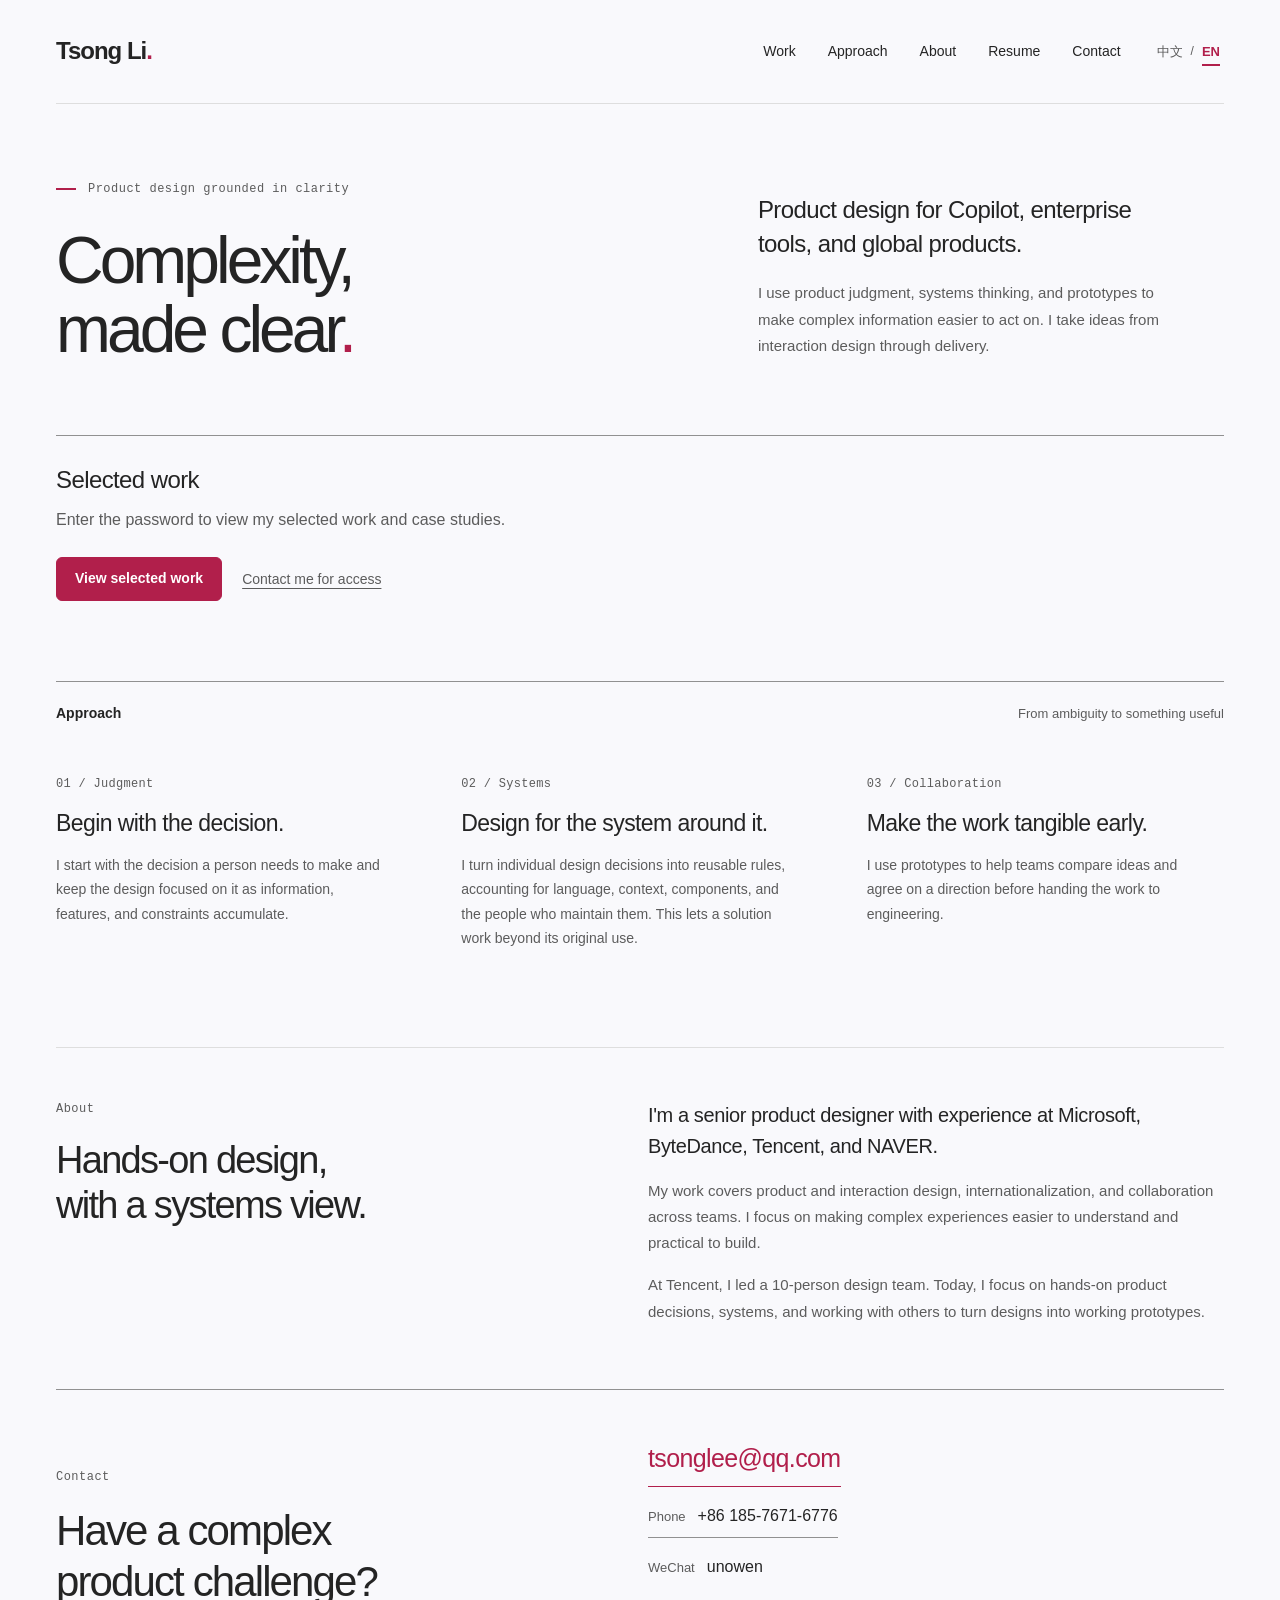
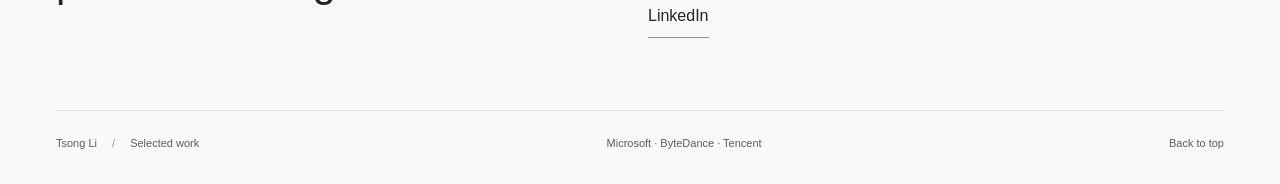
==== index.html @ e7e68baa "Add phone and WeChat to public contact section" ====
<!doctype html>
<html lang="en">
<head>
  <meta charset="utf-8">
  <meta name="viewport" content="width=device-width, initial-scale=1">
  <meta name="description" content="Selected product design by Tsong Li, spanning Copilot, Microsoft Advertising, global products, and earlier work at ByteDance and Tencent.">
  <title>Tsong Li Portfolio - V1</title>
  <script>
    (() => {
      const param = new URLSearchParams(window.location.search).get("scoutTheme");
      const theme =
        param || (window.matchMedia("(prefers-color-scheme: dark)").matches ? "dark" : "light");
      document.documentElement.setAttribute("data-theme", theme);
    })();
  </script>
  <style>
    :root {
      color-scheme: light;
      --cp-bg: #f7f4ef;
      --cp-bg-elevated: #fcfbf8;
      --cp-surface: #ffffff;
      --cp-surface-soft: #f5f5f5;
      --cp-border: #dedede;
      --cp-border-strong: #919191;
      --cp-text: #242424;
      --cp-text-muted: #5c5c5c;
      --cp-text-soft: #6f6f6f;
      --cp-accent: #b11f4b;
      --cp-accent-hover: #9a1a41;
      --cp-accent-soft: rgba(177, 31, 75, 0.08);
      --cp-accent-fg: #ffffff;
      --cp-success: #16a34a;
      --cp-danger: #dc2626;
      --cp-warning: #f59e0b;
      --cp-link: #0078d4;
      --cp-shadow: 0 18px 48px rgba(0, 0, 0, 0.12);
      --cp-overlay: rgba(255, 255, 255, 0.8);
      --cp-panel: rgba(255, 255, 255, 0.86);
      --cp-panel-strong: rgba(255, 255, 255, 0.96);
      --cp-sheen: rgba(255, 255, 255, 0.55);
      --cp-highlight: rgba(177, 31, 75, 0.12);
    }
    html[data-theme="dark"] {
      color-scheme: dark;
      --cp-bg: #3d3b3a;
      --cp-bg-elevated: #343231;
      --cp-surface: #292929;
      --cp-surface-soft: #2e2e2e;
      --cp-border: #474747;
      --cp-border-strong: #5f5f5f;
      --cp-text: #dedede;
      --cp-text-muted: #919191;
      --cp-text-soft: #b0b0b0;
      --cp-accent: #fd8ea1;
      --cp-accent-hover: #fb7b91;
      --cp-accent-soft: rgba(253, 142, 161, 0.14);
      --cp-accent-fg: #1a1a1a;
      --cp-success: #4ade80;
      --cp-danger: #f87171;
      --cp-warning: #fbbf24;
      --cp-link: #4da6ff;
      --cp-shadow: 0 18px 48px rgba(0, 0, 0, 0.32);
      --cp-overlay: rgba(41, 41, 41, 0.88);
      --cp-panel: rgba(41, 41, 41, 0.72);
      --cp-panel-strong: rgba(41, 41, 41, 0.96);
      --cp-sheen: rgba(255, 255, 255, 0.04);
      --cp-highlight: rgba(253, 142, 161, 0.12);
    }
  </style>
  <script src="/language-init.js"></script>
  <link rel="stylesheet" href="/styles.css?v=contact-details-20261016">
  <script src="/translations.js?v=contact-details-20261016" defer></script>
  <script src="/access.js?v=visitor-access-20261016b" defer></script>
  <script src="/app.js?v=visitor-access-20261016b" defer></script>
</head>
<body>
  <a class="skip-link" href="#main">Skip to content</a>
  <header class="site-header wrap">
    <a class="wordmark" href="/" aria-label="Tsong Li, home">Tsong Li<span class="wordmark-dot" aria-hidden="true">.</span></a>
    <nav aria-label="Main navigation">
      <a href="#work">Work</a>
      <a href="#approach">Approach</a>
      <a href="#about">About</a>
      <a href="/resume.html">Resume</a>
      <a href="#contact">Contact</a>
    </nav>
  </header>

  <main id="main" class="wrap">
    <section class="home-hero" aria-labelledby="hero-title">
      <div class="hero-heading">
        <p class="eyebrow"><span class="accent-stroke" aria-hidden="true"></span> Product design grounded in clarity</p>
        <h1 id="hero-title"><span class="hero-title-line"><span>Complexity</span><span class="hero-title-comma" lang="en">,</span><span class="hero-title-comma" lang="zh-CN">，</span></span><br><span class="hero-title-line">made clear<span class="accent-text hero-title-period" lang="en">.</span><span class="accent-text hero-title-period" lang="zh-CN">。</span></span></h1>
      </div>
      <div class="hero-intro">
        <p class="positioning">Product design for Copilot, enterprise tools, and global products.</p>
        <p>I use product judgment, systems thinking, and prototypes to make complex information easier to act on. I take ideas from interaction design through delivery.</p>
      </div>
    </section>

    <section id="work" class="access-panel" data-access-shell aria-labelledby="access-heading">
      <h2 id="access-heading">Selected work</h2>
      <p>Enter the password to view my selected work and case studies.</p>
      <div class="access-actions">
        <button class="access-primary" type="button" data-unlock-work>View selected work</button>
        <a class="access-contact" href="/#contact">Contact me for access</a>
      </div>
      <noscript><p class="access-noscript">Enable JavaScript to enter the password.</p></noscript>
    </section>
    <template id="protected-work" data-access-kind="home">
<section id="work-content" aria-labelledby="work-heading">
      <div class="section-heading">
        <h2 id="work-heading">Selected work <span class="section-context">/ Five work directions</span></h2>
        <span class="section-context">13 case studies across five directions</span>
      </div>
      <nav class="work-navigation" aria-label="Work directions">
        <a href="#copilot-content-finance"><span class="index-label">01</span> Copilot content &amp; multimodal</a>
        <a href="#copilot-core"><span class="index-label">02</span> Core experience</a>
        <a href="#advertising-platform"><span class="index-label">03</span> Advertising platform</a>
        <a href="#microsoft-internationalization"><span class="index-label">04</span> Microsoft internationalization</a>
        <a href="#earlier-work"><span class="index-label">05</span> Earlier work</a>
      </nav>

      <section class="work-group work-group--copy-right" id="copilot-content-finance" aria-labelledby="copilot-content-heading">
        <div class="section-heading work-group-heading"><div class="work-group-title"><span class="work-group-number" aria-hidden="true">01</span><h3 id="copilot-content-heading">Copilot Content &amp; Multimodal Experiences</h3></div></div>
        <p class="work-group-context">This work covers financial content in Discover and ways to follow news through reading, listening, or watching.</p>
        <section class="company-work" aria-labelledby="discover-finance-heading">
          <div class="overview-heading company-heading"><h4 id="discover-finance-heading">Discover &amp; Finance</h4></div>
      <article class="featured-project discover-project" id="discover-finance" aria-labelledby="discover-project-title">
        <div class="project-copy">
          <div class="project-meta"><span>Microsoft Copilot</span><span>2026</span></div>
          <p class="project-category">Finance editorial experience</p>
          <h4 id="discover-project-title">Copilot Discover Finance Feed</h4>
          <p class="project-thesis">Turn market signals into context people can use.</p>
          <p class="project-description">I designed and shipped a personalized Finance insight card. I then delivered a Discover Finance feed design for desktop and mobile that connected market movements and company events to users' interests.</p>
          <p class="scope-note">Insight card shipped · Feed design delivered</p>
          <p class="role-line">Finance content design · Desktop and mobile feed</p>
          <a class="text-link" href="/work/discover-finance.html" aria-label="Read Copilot Discover Finance Feed case study">Read case study</a>
        </div>
        <figure class="project-figure project-screenshot">
          <img src="/assets/discover-finance-feed-final-1600.webp" srcset="/assets/discover-finance-feed-final-800.webp 800w, /assets/discover-finance-feed-final-1600.webp 1600w" sizes="(max-width: 600px) calc(100vw - 40px), (max-width: 800px) calc(100vw - 64px), (max-width: 1100px) calc(57.5vw - 55.2px), (max-width: 1264px) calc(60vw - 96px), 663px" width="3840" height="2160" loading="lazy" decoding="async" alt="Final Finance feed design: a desktop feed alongside mobile market-brief and stock-event views">
        </figure>
      </article>

      <article class="featured-project" id="personal-finance" aria-labelledby="personal-finance-title">
        <div class="project-copy">
          <div class="project-meta"><span>Microsoft</span><span>2026</span></div>
          <p class="project-category">Conversational decision support</p>
          <h4 id="personal-finance-title">Copilot Personal Finance</h4>
          <p class="project-thesis">Let the conversation follow the question.</p>
          <p class="project-description">I designed the experience from scratch, then built and refined an interactive prototype in the One Copilot design language for five credit-card goals. Users can clarify their priorities through conversation, ask questions in their own order, and compare preset responses with key details always available.</p>
          <p class="scope-note">Scenario-based prototype · Preset content</p>
          <p class="role-line">Ground-up experience design · One Copilot prototype</p>
          <a class="text-link" href="/work/personal-finance.html" aria-label="Read Copilot Personal Finance case study">Read case study</a>
        </div>
        <figure class="project-figure project-screenshot">
          <img src="/assets/personal-finance-prototype-overview-1600.webp" srcset="/assets/personal-finance-prototype-overview-800.webp 800w, /assets/personal-finance-prototype-overview-1600.webp 1600w" sizes="(max-width: 600px) calc(100vw - 40px), (max-width: 800px) calc(100vw - 64px), (max-width: 1100px) calc(57.5vw - 55.2px), (max-width: 1264px) calc(60vw - 96px), 663px" width="1920" height="1080" loading="lazy" decoding="async" alt="Complete prototype composition with a credit-card conversation, comparison cards, and a persistent details panel, beside a separate insurance design direction.">
        </figure>
      </article>
      </section>
        <section class="company-work" aria-labelledby="multimodal-heading">
          <div class="overview-heading company-heading"><h4 id="multimodal-heading">Daily &amp; Newsflow</h4></div>
          <article class="featured-project" id="copilot-daily" aria-labelledby="daily-title">
            <div class="project-copy">
              <div class="project-meta"><span>Microsoft Copilot</span><span>2025</span></div>
              <p class="project-category">Playback state · Sound guidance · Transcript progress</p>
              <h4 id="daily-title">Copilot Daily</h4>
              <p class="project-thesis">Make quiet playback easy to notice.</p>
              <p class="project-description">When browser restrictions prevented sound, the player could appear inactive. I shipped in-player sound guidance and scrolling transcript subtitles so people could see playback progressing.</p>
              <p class="role-line">Web playback · In-player state · Transcript subtitles</p>
              <a class="text-link" href="/work/copilot-daily.html" aria-label="Read the Copilot Daily case study">Read case study</a>
            </div>
            <figure class="project-figure project-screenshot">
              <img src="/assets/copilot-daily-listening-views-1600.webp" srcset="/assets/copilot-daily-listening-views-800.webp 800w, /assets/copilot-daily-listening-views-1600.webp 1600w" sizes="(max-width: 600px) calc(100vw - 40px), (max-width: 800px) calc(100vw - 64px), (max-width: 1100px) calc(57.5vw - 55.2px), (max-width: 1264px) calc(60vw - 96px), 663px" width="3840" height="2160" loading="lazy" decoding="async" alt="Desktop and mobile Copilot Daily listening views with briefing text, source labels, playback controls, and a message field; the mobile view also shows an AI fallibility notice and position indicators.">
            </figure>
          </article>
          <article class="featured-project" id="newsflow" aria-labelledby="newsflow-title">
            <div class="project-copy">
              <div class="project-meta"><span>Personal project</span><span>2026</span></div>
              <p class="project-category">AI-assisted product build</p>
              <h4 id="newsflow-title">Newsflow</h4>
              <p class="project-thesis">Make the news fit the moment you have.</p>
              <p class="project-description">I conceived, designed, built, tested, and deployed this news exploration, with reading, quick digests, listening, and watching. The listening time users choose determines both the queue and the length of narration.</p>
              <p class="role-line">Concept, design, AI-assisted build, integration, and deployment</p>
              <a class="text-link" href="/work/newsflow.html" aria-label="Read the Newsflow case study">Read case study</a>
            </div>
            <figure class="project-figure project-screenshot">
              <img src="/assets/newsflow-interface-1600.webp" srcset="/assets/newsflow-interface-800.webp 800w, /assets/newsflow-interface-1600.webp 1600w" sizes="(max-width: 600px) calc(100vw - 40px), (max-width: 800px) calc(100vw - 64px), (max-width: 1100px) calc(57.5vw - 55.2px), (max-width: 1264px) calc(60vw - 96px), 663px" width="1920" height="1080" loading="lazy" decoding="async" alt="Newsflow screenshot showing a central news article, an AI Digest with key points and context, and a Newsflow Radio panel with listening-time choices and playback controls.">
            </figure>
          </article>
        </section>
      </section>

      <section class="work-group work-group--figure-left" id="copilot-core" aria-labelledby="copilot-core-heading">
        <div class="section-heading work-group-heading"><div class="work-group-title"><span class="work-group-number" aria-hidden="true">02</span><h3 id="copilot-core-heading">Copilot Core Experience</h3></div></div>
      <article class="featured-project" aria-labelledby="think-deeper-project-title">
        <div class="project-copy">
          <div class="project-meta"><span>Microsoft Copilot</span><span>2025</span></div>
          <p class="project-category">AI interaction framework</p>
          <h4 id="think-deeper-project-title">Copilot Think Deeper</h4>
          <p class="project-thesis">Keep the answer in view and its rationale easy to check.</p>
          <p class="project-description">For Think Deeper, I explored ways to show a high-level explanation of the process while keeping the answer in view.</p>
          <p class="role-line">Design lead, Think Deeper squad</p>
          <a class="text-link" href="/work/think-deeper.html">Read case study</a>
        </div>

        <figure class="project-figure project-screenshot think-deeper-home-figure">
          <img src="/assets/think-deeper-comparison-overview-1600.webp" srcset="/assets/think-deeper-comparison-overview-800.webp 800w, /assets/think-deeper-comparison-overview-1600.webp 1600w" sizes="(max-width: 600px) calc(100vw - 40px), (max-width: 800px) calc(100vw - 64px), (max-width: 1100px) calc(57.5vw - 55.2px), (max-width: 1264px) calc(60vw - 96px), 663px" width="1920" height="1080" loading="lazy" decoding="async" alt="Think Deeper comparison overview with an inline process explanation in the left view and the answer beside its explanation in the right view.">
        </figure>
      </article>

      <article class="featured-project" id="private-chat" aria-labelledby="private-chat-title">
        <div class="project-copy">
          <div class="project-meta"><span>Microsoft Copilot</span><span>2025</span></div>
          <p class="project-category">Privacy &amp; mode clarity</p>
          <h4 id="private-chat-title">Copilot Temporary Chat</h4>
          <p class="project-thesis">Make Temporary Chat easy to find and easy to recognize.</p>
          <p class="project-description">I led design across the full web and mobile experience and explored matching transitions for entering and leaving Temporary Chat.</p>
          <p class="role-line">End-to-end web and mobile design</p>
          <a class="text-link" href="/work/private-chat.html" aria-label="Read Copilot Temporary Chat case study">Read case study</a>
        </div>

        <figure class="project-figure featured-figure temporary-chat-visual">
          <picture>
            <source type="image/webp" srcset="/assets/temporary-chat-overview-800.webp 800w, /assets/temporary-chat-overview-1600.webp 1600w" sizes="(max-width: 600px) calc(100vw - 40px), (max-width: 800px) calc(100vw - 64px), (max-width: 1100px) calc(57.5vw - 55.2px), (max-width: 1264px) calc(60vw - 96px), 663px">
            <img src="/assets/temporary-chat-overview.png" width="3840" height="2160" loading="lazy" decoding="async" alt="Copilot Temporary Chat concepts across desktop and mobile, showing a temporary-mode indicator and conversation entry views.">
          </picture>
        </figure>
      </article>
      <article class="featured-project" id="deep-research" aria-labelledby="deep-research-title">
        <div class="project-copy">
          <div class="project-meta"><span>Microsoft Copilot</span><span>2025</span></div>
          <p class="project-category">Report clarity &amp; sharing scope</p>
          <h4 id="deep-research-title">Copilot Deep Research</h4>
          <p class="project-thesis">Share the report, with only the context it needs.</p>
          <p class="project-description">I led design for four report enhancements that shipped: charts, the Copilot Web Report Card, web and mobile sharing, and the Promotion Card for launch.</p>
          <p class="role-line">Design lead for four report-experience enhancements</p>
          <a class="text-link" href="/work/deep-research.html" aria-label="Read Copilot Deep Research case study">Read case study</a>
        </div>

        <figure class="project-figure featured-figure deep-research-figure">
          <picture>
            <source type="image/webp" srcset="/assets/deep-research-overview-800.webp 800w, /assets/deep-research-overview-1600.webp 1600w, /assets/deep-research-overview-2400.webp 2400w" sizes="(max-width: 600px) calc(100vw - 40px), (max-width: 800px) calc(100vw - 64px), (max-width: 1100px) calc(57.5vw - 55.2px), (max-width: 1264px) calc(60vw - 96px), 663px">
            <img src="/assets/deep-research-overview.png" width="3840" height="2160" loading="lazy" decoding="async" alt="Desktop Deep Research report with a chart and a mobile report-share preview; the rainfall example is illustrative.">
          </picture>
        </figure>
      </article>
      </section>

      <section class="work-group work-group--copy-right" id="advertising-platform" aria-labelledby="advertising-heading">
        <div class="section-heading work-group-heading"><div class="work-group-title"><span class="work-group-number" aria-hidden="true">03</span><h3 id="advertising-heading">Microsoft Advertising Platform</h3></div></div>
      <article class="featured-project" id="tax-cti" aria-labelledby="tax-project-title">
        <div class="project-copy">
          <div class="project-meta"><span>Microsoft Advertising</span><span>2026</span></div>
          <p class="project-category">Enterprise workflow prototyping</p>
          <h4 id="tax-project-title">Tax CTI operations</h4>
          <p class="project-thesis">Keep the agreed workflow. Rebuild the interface to fit the system.</p>
          <p class="project-description">I used an AI-assisted prototype to clarify the tax requirements. Finance review narrowed the workflow to three stages. After frontend feedback, I rebuilt the prototype with the platform's Storybook components and tokens, then updated the PRD for engineering.</p>
          <p class="role-line">Product design · Prototyping · Finance validation · Engineering handoff</p>
          <a class="text-link" href="/work/tax-cti.html" aria-label="Read the Tax CTI case study">Read case study</a>
        </div>
        <figure class="project-figure featured-figure tax-cti-visual">
          <picture>
            <source type="image/webp" srcset="/assets/tax-cti-overview-800.webp 800w, /assets/tax-cti-overview-1600.webp 1600w, /assets/tax-cti-overview-2400.webp 2400w" sizes="(max-width: 600px) calc(100vw - 40px), (max-width: 800px) calc(100vw - 64px), (max-width: 1100px) calc(57.5vw - 55.2px), (max-width: 1264px) calc(60vw - 96px), 663px">
            <img src="/assets/tax-cti-overview.png" width="3840" height="2160" loading="lazy" decoding="async" alt="An exploratory operations dashboard with history appears in front of a more focused three-stage bulk tax-record workflow.">
          </picture>
        </figure>
      </article>
      </section>

      <section class="work-group work-group--figure-left" id="microsoft-internationalization" aria-labelledby="microsoft-internationalization-heading">
        <div class="section-heading work-group-heading"><div class="work-group-title"><span class="work-group-number" aria-hidden="true">04</span><h3 id="microsoft-internationalization-heading">Microsoft Internationalization</h3></div></div>
        <p class="work-group-context">Across Microsoft and Lark, I translated language-specific design challenges into practical standards, font strategies, and guidance teams could reuse.</p>
        <article class="featured-project" id="chinese-typography" aria-labelledby="chinese-typography-title">
          <div class="project-copy">
            <div class="project-meta"><span>Microsoft</span><span>2025</span></div>
            <p class="project-category">Multilingual typography &amp; font strategy</p>
            <h4 id="chinese-typography-title">Chinese Typography</h4>
            <p class="project-thesis">Make Chinese text feel natural in a global interface.</p>
            <p class="project-description">As a typography specialist, I supported MSN and Bing’s local design teams in China with multilingual font proposals, technical guidance, and internal pitches, helping them take the work toward release.</p>
            <p class="role-line">Typography expertise · Multilingual font proposals · Technical support</p>
            <a class="text-link" href="/work/chinese-typography.html" aria-label="Read the Microsoft Chinese typography case study">Read case study</a>
          </div>
          <figure class="project-figure typography-visual"><picture><source type="image/webp" srcset="/assets/microsoft-chinese-typography-hero-800.webp 800w, /assets/microsoft-chinese-typography-hero-1600.webp 1600w, /assets/microsoft-chinese-typography-hero-2400.webp 2400w, /assets/microsoft-chinese-typography-hero-3840.webp 3840w" sizes="(max-width: 600px) calc(100vw - 40px), (max-width: 800px) calc(100vw - 64px), (max-width: 1100px) calc(57.5vw - 55.2px), (max-width: 1264px) calc(60vw - 96px), 663px"><img src="/assets/microsoft-chinese-typography-hero.png" width="3840" height="2160" loading="lazy" decoding="async" alt="Orange typographic artwork combining the word Font with layered Chinese character strokes."></picture></figure>
        </article>
      </section>

      <section class="work-group work-group--text-only" id="earlier-work" aria-labelledby="earlier-work-heading">
        <div class="section-heading work-group-heading"><div class="work-group-title"><span class="work-group-number" aria-hidden="true">05</span><h3 id="earlier-work-heading">Earlier Work: ByteDance &amp; Tencent</h3></div></div>
        <section class="company-work" aria-labelledby="bytedance-heading">
          <div class="overview-heading company-heading"><h4 id="bytedance-heading">ByteDance</h4></div>
          <article class="featured-project earlier-text-project" id="lark-internationalization" aria-labelledby="lark-project-title">
            <div class="earlier-text-heading">
              <div class="project-meta"><span>ByteDance</span><span>2022–2023</span></div>
              <p class="project-category">Internationalization systems</p>
              <h4 id="lark-project-title">Lark internationalization</h4>
              <p class="project-thesis">Make global readiness part of the design system.</p>
            </div>
            <div class="earlier-text-detail">
              <p class="project-description">I led work with engineering and content teams on multilingual standards, translation-tool behavior, a handoff SOP, and font-verification rules. We addressed layout and typography issues that translation alone could not solve.</p>
              <p class="role-line">Internationalization standards · Cross-functional tooling and handoff</p>
              <a class="text-link" href="/work/lark-i18n.html" aria-label="Read the Lark internationalization case study">Read case study</a>
            </div>
          </article>
        </section>
        <section class="company-work" aria-labelledby="tencent-heading">
          <div class="overview-heading company-heading"><h4 id="tencent-heading">Tencent</h4></div>
          <article class="featured-project earlier-text-project" id="weishi-7" aria-labelledby="weishi-project-title">
            <div class="earlier-text-heading">
              <div class="project-meta"><span>Tencent · Wesee</span><span>2021</span></div>
              <p class="project-category">Mobile video publishing &amp; editing</p>
              <h4 id="weishi-project-title">Wesee 7.0</h4>
              <p class="project-thesis">Let an everyday edit stay simple, with more control within reach.</p>
            </div>
            <div class="earlier-text-detail">
              <p class="project-description">I led the design team in developing a three-level editing framework. Task validation led us to move directly from text entry to timing controls. We kept music selection familiar, with more detailed timeline controls still available when creators needed them.</p>
              <p class="role-line">Design team lead · Video publishing experience</p>
              <a class="text-link" href="/work/weishi-7.html" aria-label="Read the Wesee 7.0 case study">Read case study</a>
            </div>
          </article>
          <article class="featured-project earlier-text-project" id="light-studio" aria-labelledby="light-studio-title">
            <div class="earlier-text-heading">
              <div class="project-meta"><span>Tencent</span><span>2021</span></div>
              <p class="project-category">Desktop creative-production workflow</p>
              <h4 id="light-studio-title">Light Studio / Tencent Effect</h4>
              <p class="project-thesis">Make technical effect setup feel like creative work.</p>
            </div>
            <div class="earlier-text-detail">
              <p class="project-description">I led the design team on an effect-production workspace for the Wesee ecosystem. We used familiar creative-tool regions, explored groups that made technical relationships easier to understand, and added selection recovery and phone preview to the workflow.</p>
              <p class="role-line">Design team lead · Creator-workspace design</p>
              <a class="text-link" href="/work/light-studio.html" aria-label="Read the Light Studio and Tencent Effect case study">Read case study</a>
            </div>
          </article>
          <article class="featured-project earlier-text-project" id="other-tencent-projects" aria-labelledby="other-tencent-projects-title">
            <div class="earlier-text-heading">
              <div class="project-meta"><span>Tencent</span><span>2013-2021</span></div>
              <p class="project-category">Mobility, smart devices &amp; design community</p>
              <h4 id="other-tencent-projects-title">Other Projects</h4>
              <p class="project-thesis">From product experiences to design education and department communications.</p>
            </div>
            <div class="earlier-text-detail">
              <p class="project-description">My other work at Tencent includes interaction design for maps and TAIQ smart figurines, organizing a year-long HCI course, and building MXD’s website and WeChat Official Account.</p>
              <p class="role-line">Interaction design · Course organization · Department brand development</p>
              <a class="text-link" href="/work/other-tencent-projects.html" aria-label="Read the Other Projects at Tencent case study">Read case study</a>
            </div>
          </article>
        </section>
      </section>
    </section>
    </template>

    <section id="approach" class="approach-section" aria-labelledby="approach-heading">
      <div class="section-heading"><h2 id="approach-heading">Approach</h2><span class="section-context">From ambiguity to something useful</span></div>
      <div class="principles">
        <article><span class="index-label">01 / Judgment</span><h3>Begin with the decision.</h3><p>I start with the decision a person needs to make and keep the design focused on it as information, features, and constraints accumulate.</p></article>
        <article><span class="index-label">02 / Systems</span><h3>Design for the system around it.</h3><p>I turn individual design decisions into reusable rules, accounting for language, context, components, and the people who maintain them. This lets a solution work beyond its original use.</p></article>
        <article><span class="index-label">03 / Collaboration</span><h3>Make the work tangible early.</h3><p>I use prototypes to help teams compare ideas and agree on a direction before handing the work to engineering.</p></article>
      </div>
    </section>

    <section id="about" class="about-section" aria-labelledby="about-heading">
      <div><p class="eyebrow">About</p><h2 id="about-heading">Hands-on design,<br>with a systems view.</h2></div>
      <div class="about-copy"><p>I'm a senior product designer with experience at Microsoft, ByteDance, Tencent, and NAVER.</p><p>My work covers product and interaction design, internationalization, and collaboration across teams. I focus on making complex experiences easier to understand and practical to build.</p><p>At Tencent, I led a 10-person design team. Today, I focus on hands-on product decisions, systems, and working with others to turn designs into working prototypes.</p></div>
    </section>

    <section id="contact" class="contact-section" aria-labelledby="contact-heading">
      <div><p class="eyebrow">Contact</p><h2 id="contact-heading">Have a complex<br>product challenge?</h2></div>
      <div class="contact-links">
        <a href="mailto:tsonglee@qq.com">tsonglee@qq.com</a>
        <a class="contact-detail" href="tel:+8618576716776"><span class="contact-label">Phone</span><span>+86 185-7671-6776</span></a>
        <p class="contact-detail"><span class="contact-label">WeChat</span><span>unowen</span></p>
        <a href="https://www.linkedin.com/in/tsong/" target="_blank" rel="noopener noreferrer">LinkedIn <span class="sr-only"> (opens in a new tab)</span></a>
      </div>
    </section>
  </main>
  <footer class="site-footer wrap"><span>Tsong Li <span class="footer-divider">/</span> Selected work</span><span>Microsoft · ByteDance · Tencent</span><a href="#main">Back to top</a></footer>
</body>
</html>
---- styles.css ----
:root {
  --cp-secondary: var(--cp-text-muted);
  font-family: "Segoe UI", Aptos, Calibri, "Microsoft YaHei", "PingFang SC", "Noto Sans CJK SC", -apple-system, BlinkMacSystemFont, sans-serif;
  font-synthesis: none;
}

:root {
  --cp-bg: oklch(98.3% 0.004 285);
  --cp-bg-elevated: oklch(99.2% 0.002 285);
  --cp-surface: oklch(100% 0 0);
  --cp-surface-soft: oklch(96.6% 0.004 285);
  --cp-reference-surface: oklch(99.2% 0.002 285);
}

html[data-theme="dark"] { --cp-secondary: var(--cp-text-soft); }
html[data-theme="dark"] {
  --cp-bg: oklch(23% 0.008 285);
  --cp-bg-elevated: oklch(27% 0.008 285);
  --cp-surface: oklch(30% 0.006 285);
  --cp-surface-soft: oklch(33% 0.006 285);
}
html.i18n-pending body { visibility: hidden; }
html[lang="zh-CN"] body { line-height: 1.78; }
html[lang="zh-CN"] body :is(h1, h2, h3, h4, h5) { letter-spacing: 0; line-height: 1.3; }
html[lang="zh-CN"] .project-copy :is(h3, h4, h5) { letter-spacing: 0; line-height: 1.3; }
html[lang="zh-CN"] :is(.project-thesis, .positioning, .about-copy p, .format-directions dt, .architecture-step strong) { letter-spacing: 0; }
html[lang="zh-CN"] :is(h1, h2, h3, h4, h5, p, .format-directions dt, .architecture-step) br { display: none; }
html[lang="zh-CN"] .home-hero h1 > br { display: inline; }
html[lang="zh-CN"] .home-hero .hero-title-line { white-space: nowrap; }
html[lang="en"] .home-hero [lang="zh-CN"].hero-title-comma,
html[lang="en"] .home-hero [lang="zh-CN"].hero-title-period,
html[lang="zh-CN"] .home-hero [lang="en"].hero-title-comma,
html[lang="zh-CN"] .home-hero [lang="en"].hero-title-period { display: none; }
html[lang="zh-CN"] .home-hero .hero-title-comma { color: var(--cp-text); }
html[lang="zh-CN"] .eyebrow,
html[lang="zh-CN"] .index-label,
html[lang="zh-CN"] .project-number,
html[lang="zh-CN"] .step-label,
html[lang="zh-CN"] .language-code,
html[lang="zh-CN"] .mono { letter-spacing: 0; }
* { box-sizing: border-box; }
html { scroll-behavior: smooth; scroll-padding-top: 32px; }
body { margin: 0; background: var(--cp-bg); color: var(--cp-text); font-size: 16px; line-height: 1.6; -webkit-font-smoothing: antialiased; }
::selection { background: var(--cp-highlight); color: var(--cp-text); }
a { color: inherit; text-decoration: none; text-underline-offset: 5px; }
button { font: inherit; }
button, summary, a { -webkit-tap-highlight-color: var(--cp-highlight); }
a:hover { color: var(--cp-accent); }
button, summary { cursor: pointer; }
button:focus-visible, a:focus-visible, summary:focus-visible, [tabindex]:focus-visible { outline: 2px solid var(--cp-accent); outline-offset: 5px; border-radius: 2px; }
[hidden] { display: none !important; }
h1, h2, h3, h4, p, figure, blockquote { margin: 0; }
h1, h2, h3, h4 { font-weight: 500; line-height: 1.15; }
p + p { margin-top: 16px; }
button { color: var(--cp-text); }
.wrap { width: min(1168px, calc(100% - 96px)); margin-inline: auto; }
.sr-only { position: absolute; width: 1px; height: 1px; padding: 0; margin: -1px; overflow: hidden; clip-path: inset(50%); white-space: nowrap; border: 0; }
.skip-link { position: absolute; left: 24px; top: -100px; padding: 12px 20px; background: var(--cp-surface); color: var(--cp-accent); z-index: 10; }
.skip-link:focus { top: 12px; }
.site-header { display: grid; grid-template-columns: 1fr auto; align-items: center; min-height: 104px; border-bottom: 1px solid var(--cp-border); }
.wordmark { width: fit-content; font-weight: 600; font-size: 24px; letter-spacing: -1px; }
.wordmark-dot { color: var(--cp-accent); }
.site-header nav { display: flex; align-items: center; gap: 32px; font-size: 14px; }
.site-header nav a { padding-block: 12px; }
.site-header nav a[aria-current="page"] { color: var(--cp-accent); text-decoration: underline; text-decoration-thickness: 2px; text-underline-offset: 6px; }
.language-switch { display: inline-flex; align-items: center; flex-shrink: 0; gap: 4px; }
.language-switch > span { color: var(--cp-secondary); font-size: 12px; }
.language-switch button { display: inline-flex; align-items: center; min-height: 44px; border: 0; border-radius: 0; background: none; color: var(--cp-secondary); padding: 10px 4px; font-size: 13px; font-weight: 600; line-height: 1.5; }
.language-switch button > span { display: inline-block; position: relative; }
.language-switch button > span::after { content: ""; position: absolute; inset-inline: 0; bottom: -5px; height: 2px; background: var(--cp-accent); opacity: 0; }
.language-switch button[aria-pressed="true"] { color: var(--cp-accent); }
.language-switch button[aria-pressed="true"] > span::after { opacity: 1; }
.home-hero { display: grid; grid-template-columns: 1.3fr 1fr; gap: 96px; padding: 76px 0 72px; align-items: end; }
.eyebrow, .index-label, .project-number, .step-label, .language-code, .mono { font-family: Consolas, "Courier New", Courier, monospace; }
.eyebrow { font-size: 12px; line-height: 1.5; color: var(--cp-secondary); letter-spacing: .04em; }
.hero-heading .eyebrow { display: flex; align-items: center; gap: 12px; margin-bottom: 28px; }
.accent-stroke { width: 20px; height: 2px; background: var(--cp-accent); }
.home-hero h1 { font-size: clamp(52px, 5.15vw, 74px); line-height: 1.04; letter-spacing: -.06em; }
.accent-text { color: var(--cp-accent); }
.hero-intro { padding-bottom: 4px; max-width: 428px; }
.hero-intro .positioning { font-size: 24px; line-height: 1.4; letter-spacing: -.025em; color: var(--cp-text); }
.hero-intro p + p { font-size: 15px; color: var(--cp-secondary); line-height: 1.75; margin-top: 20px; }
.section-heading { display: flex; align-items: baseline; justify-content: space-between; gap: 20px; border-top: 1px solid var(--cp-border-strong); padding-top: 20px; }
.section-heading h2 { font-size: 14px; font-weight: 600; line-height: 1.6; }
.section-context { color: var(--cp-secondary); font-size: 13px; font-weight: 400; }
.section-heading h2 .section-context { margin-left: 16px; }
.index-label { font-size: 12px; color: var(--cp-secondary); letter-spacing: .025em; white-space: nowrap; }
.featured-project { display: grid; grid-template-columns: .8fr 1.2fr; gap: 64px; padding: 40px 0 60px; align-items: center; }
.work-group--copy-right .featured-project { grid-template-columns: .8fr 1.2fr; grid-template-areas: "copy figure"; }
.work-group--figure-left .featured-project { grid-template-columns: 1.2fr .8fr; grid-template-areas: "figure copy"; }
.work-group .featured-project > .project-copy { grid-area: copy; }
.work-group .featured-project > .project-figure { grid-area: figure; }
.work-group--text-only .featured-project {
  grid-template-columns: minmax(230px, .8fr) minmax(0, 1.2fr);
  gap: clamp(36px, 6vw, 76px);
  padding: 32px 0 38px;
  border-bottom: 1px solid var(--cp-border);
  align-items: start;
}
.work-group--text-only .earlier-text-heading,
.work-group--text-only .earlier-text-detail { min-width: 0; }
.work-group--text-only .earlier-text-heading .project-meta { max-width: 100%; }
.work-group--text-only .earlier-text-heading .project-category { margin-top: 16px; }
.work-group--text-only .earlier-text-heading h4 {
  margin: 8px 0 0;
  font-size: clamp(28px, 3vw, 34px);
  font-weight: 500;
  line-height: 1.2;
  letter-spacing: -.035em;
}
.work-group--text-only .earlier-text-heading .project-thesis {
  max-width: 390px;
  margin-top: 12px;
  font-size: 18px;
  line-height: 1.5;
}
.work-group--text-only .earlier-text-detail {
  display: flex;
  flex-direction: column;
  align-items: flex-start;
}
.work-group--text-only .earlier-text-detail .project-description {
  max-width: 660px;
  margin-top: 4px;
  font-size: 15px;
  line-height: 1.8;
}
.work-group--text-only .earlier-text-detail .role-line {
  margin-top: 20px;
  font-size: 12px;
}
.work-group--text-only .earlier-text-detail .text-link { margin-top: 12px; }
.project-copy { min-width: 0; }
.project-meta { display: flex; align-items: baseline; gap: 16px; font-size: 12px; color: var(--cp-secondary); }
.project-meta > span:last-child:not(:first-child) { margin-left: auto; }
.project-meta .project-number + span { margin-left: 8px; }
.project-number { font-size: 14px; color: var(--cp-accent); line-height: 1.6; }
.project-category { margin-top: 24px; color: var(--cp-secondary); font-size: 12px; }
.project-copy h3 { margin-top: 8px; font-size: 40px; letter-spacing: -.04em; }
.project-thesis { margin-top: 20px; font-size: 22px; line-height: 1.4; letter-spacing: -.025em; }
.project-description { color: var(--cp-secondary); margin-top: 16px; font-size: 15px; line-height: 1.7; max-width: 390px; }
.role-line { margin-top: 24px; font-size: 12px; color: var(--cp-secondary); }
.text-link { display: inline-block; font-size: 14px; font-weight: 600; padding: 8px 0; border-bottom: 1px solid var(--cp-text); }
.text-link:hover { border-color: var(--cp-accent); }
.project-copy > .text-link { margin-top: 20px; }
.project-figure { min-width: 0; }
.temporary-chat-visual picture { display: block; width: 100%; max-width: 100%; }
.temporary-chat-visual img { display: block; width: 100%; max-width: 100%; height: auto; border: 1px solid var(--cp-border); background: var(--cp-bg-elevated); }
.temporary-chat-overview { margin: 36px 0 0; }
.deep-research-figure { max-width: 100%; }
.deep-research-figure picture { display: block; width: 100%; max-width: 100%; }
.deep-research-figure img { display: block; width: 100%; max-width: 100%; height: auto; border: 1px solid var(--cp-border); background: var(--cp-bg-elevated); }
.deep-research-overview { margin: 36px 0 0; }
.deep-research-enhancements-figure { margin: 32px 0; }
.tax-cti-visual { max-width: 100%; }
.tax-cti-visual picture { display: block; width: 100%; max-width: 100%; }
.tax-cti-visual img { display: block; width: 100%; max-width: 100%; height: auto; border: 1px solid var(--cp-border); background: var(--cp-bg-elevated); }
.tax-cti-overview { margin: 36px 0 0; }
.tax-cti-stage-figure { margin: 32px 0; }
.tax-cti-stage-figure h3 { font-size: 22px; line-height: 1.35; margin-bottom: 16px; }
.lark-evidence-figure, .tencent-project-image { max-width: 100%; margin: 32px 0 0; }
.lark-evidence-figure picture, .tencent-project-image picture { display: block; width: 100%; max-width: 100%; }
.lark-evidence-figure img, .tencent-project-image img { display: block; width: 100%; max-width: 100%; height: auto; border: 1px solid var(--cp-border); background: var(--cp-bg-elevated); }
.lark-evidence-figure figcaption { color: var(--cp-text-muted); font-size: 12px; line-height: 1.7; margin-top: 12px; }
.wesee-overview, .light-studio-overview { max-width: 100%; margin: 36px 0 0; }
.wesee-overview picture, .light-studio-overview picture { display: block; width: 100%; max-width: 100%; }
.wesee-overview img, .light-studio-overview img { display: block; width: 100%; max-width: 100%; height: auto; border: 1px solid var(--cp-border); background: var(--cp-bg-elevated); }
.wesee-overview img { border-top: 0; }
.project-screenshot > img { display: block; width: 100%; max-width: 100%; height: auto; border: 1px solid var(--cp-border); }
.daily-listening-figure, .daily-player-figure, .daily-adaptation-figure { max-width: 100%; }
.daily-listening-figure, .daily-adaptation-figure { margin: 32px 0 0; }
.daily-listening-figure > img, .daily-player-figure > img, .daily-adaptation-figure > img { display: block; width: 100%; max-width: 100%; height: auto; border: 1px solid var(--cp-border); }
.newsflow-hero-figure { max-width: 100%; margin: 32px 0 0; }
.newsflow-hero-figure > img { display: block; width: 100%; max-width: 100%; height: auto; border: 1px solid var(--cp-border); }
.newsflow-screen-grid { display: grid; grid-template-columns: repeat(2, minmax(0, 1fr)); gap: 24px; margin-top: 28px; }
.newsflow-screen { min-width: 0; max-width: 100%; margin-top: 28px; }
.newsflow-screen-grid > .newsflow-screen { margin-top: 0; }
.newsflow-screen > img { display: block; width: 100%; max-width: 100%; height: auto; border: 1px solid var(--cp-border); }
.newsflow-image-link { display: inline-block; margin-top: 8px; font-size: 13px; text-decoration: underline; text-underline-offset: 4px; }
.daily-player-figure { margin: 28px 0 0; }
.case-image-link, .daily-image-link { display: inline-block; margin-top: 12px; font-size: 13px; text-decoration: underline; text-underline-offset: 4px; }
.daily-metric-note { color: var(--cp-secondary); font-size: 12px; line-height: 1.65; }
figcaption { color: var(--cp-secondary); font-size: 11px; line-height: 1.6; margin-top: 12px; }
.feature-stage { padding: 24px; border: 1px solid var(--cp-border); border-radius: 16px; background: var(--cp-bg-elevated); }
.figure-topline { display: flex; justify-content: space-between; gap: 12px; align-items: center; font-size: 10px; color: var(--cp-secondary); margin-bottom: 24px; }
.recommend-label { color: var(--cp-accent); background: var(--cp-accent-soft); border-radius: 4px; padding: 4px 8px; white-space: nowrap; }
.mini-workspace { border: 1px solid var(--cp-border); border-radius: 10px; background: var(--cp-surface); overflow: hidden; }
.mini-prompt { padding: 14px 20px; font-size: 12px; border-bottom: 1px solid var(--cp-border); }
.mini-split { display: grid; grid-template-columns: 1.25fr 1fr; }
.mini-answer { padding: 20px; }
.mini-label { display: block; color: var(--cp-secondary); font-size: 10px; line-height: 1.5; }
.mini-answer h4 { margin-top: 12px; font-size: 26px; letter-spacing: -.04em; }
.mini-answer p { font-size: 11px; line-height: 1.65; margin-top: 12px; }
.brief-outline { display: flex; flex-direction: column; margin-top: 20px; }
.brief-outline > span { display: flex; gap: 12px; font-size: 11px; line-height: 1.5; padding: 7px 0; border-top: 1px solid var(--cp-border); }
.brief-outline b { color: var(--cp-secondary); font-family: Consolas, "Courier New", Courier, monospace; font-size: 9px; font-weight: 400; }
.mini-process { border-left: 1px solid var(--cp-accent); padding: 20px 16px; background: var(--cp-bg-elevated); }
.mini-process > .mini-label { display: flex; justify-content: space-between; gap: 12px; }
.small-state { font-size: 9px; color: var(--cp-accent); }
.mini-process h4 { font-size: 18px; margin-top: 14px; line-height: 1.3; letter-spacing: -.025em; }
.process-list { list-style: none; margin: 20px 0 0; padding: 0; counter-reset: process; }
.process-list li { counter-increment: process; display: flex; align-items: baseline; gap: 10px; font-size: 11px; padding: 12px 0; border-top: 1px solid var(--cp-border); line-height: 1.5; }
.process-list li::before { content: "0" counter(process); color: var(--cp-secondary); font: 9px Consolas, "Courier New", Courier, monospace; flex-shrink: 0; }
.figure-annotations { display: grid; grid-template-columns: 1.25fr 1fr; gap: 20px; font-size: 10px; margin-top: 16px; color: var(--cp-secondary); }
.overview-heading { display: flex; align-items: center; justify-content: space-between; gap: 24px; color: var(--cp-secondary); font-size: 12px; padding: 24px 0 20px; border-top: 1px solid var(--cp-border); }
.work-group .overview-heading { border-top: 0; padding: 16px 0 8px; }
.overview-heading > span:last-child { font-size: 11px; }
.work-navigation { display: flex; flex-wrap: wrap; gap: 8px 32px; margin-top: 20px; }
.work-navigation a { display: inline-flex; align-items: center; gap: 12px; min-height: 44px; font-size: 13px; }
.work-navigation .index-label { color: var(--cp-accent); }
.work-group { margin-top: 60px; }
.work-group-title { display: flex; align-items: baseline; gap: 14px; width: 100%; min-width: 0; }
.work-group-title h3, .work-group-number { font-size: 23px; font-weight: 500; }
.work-group-title h3 { flex: 1 1 auto; min-width: 0; line-height: 1.35; letter-spacing: -.025em; }
.work-group-number { flex: 0 0 auto; color: var(--cp-accent); font-family: Consolas, "Courier New", Courier, monospace; font-weight: 700; line-height: 1; letter-spacing: .028em; }
.work-group-context { color: var(--cp-secondary); font-size: 14px; line-height: 1.75; max-width: 720px; margin: 20px 0 12px; }
.preparation-entry { display: flex; align-items: baseline; justify-content: space-between; gap: 20px; padding: 24px 0; border-top: 1px solid var(--cp-border); }
.preparation-entry h4 { font-size: 21px; line-height: 1.35; letter-spacing: -.025em; }
.case-status { font-size: 12px; color: var(--cp-secondary); line-height: 1.6; }
.project-copy > .case-status { margin-top: 20px; }
.work-group .project-copy h4, .work-group .project-copy h5 { margin: 8px 0 0; font-size: 40px; font-weight: 500; line-height: 1.15; letter-spacing: -.04em; }
.company-heading h4 { font-size: 15px; font-weight: 600; line-height: 1.6; color: var(--cp-text); }
.company-work { margin-top: 20px; }
.project-row { display: grid; grid-template-columns: 40px .9fr 1.35fr; gap: 28px; padding: 44px 0 52px; border-top: 1px solid var(--cp-border); align-items: start; }
.project-row.grouped-project { grid-template-columns: .9fr 1.35fr; gap: 56px; }
.project-row.grouped-project .project-copy h4, .project-row.grouped-project .project-copy h5 { font-size: 31px; line-height: 1.16; }
.row-number { padding-top: 0; }
.project-row .project-copy { padding-right: 20px; }
.project-row .project-meta { font-size: 11px; gap: 12px; }
.project-row .project-category { margin-top: 20px; }
.project-row .project-copy h3 { font-size: 31px; line-height: 1.16; letter-spacing: -.04em; }
.secondary-thesis { font-size: 18px; line-height: 1.45; margin-top: 20px; }
.project-row .project-description { font-size: 14px; line-height: 1.75; }
.scope-note { font-size: 11px; color: var(--cp-secondary); margin-top: 20px; }
.project-details { margin-top: 20px; font-size: 13px; }
.project-details summary { display: flex; align-items: center; justify-content: space-between; gap: 16px; padding: 12px 0; border-top: 1px solid var(--cp-border); list-style: none; }
.project-details summary::-webkit-details-marker { display: none; }
.project-details summary:hover { color: var(--cp-accent); }
.disclosure-mark { width: 12px; height: 12px; position: relative; flex-shrink: 0; }
.disclosure-mark::before, .disclosure-mark::after { content: ""; position: absolute; background: var(--cp-accent); }
.disclosure-mark::before { width: 12px; height: 1px; left: 0; top: 5px; }
.disclosure-mark::after { width: 1px; height: 12px; left: 5px; top: 0; }
.project-details[open] .disclosure-mark::after { display: none; }
.hide-label, .project-details[open] .show-label { display: none; }
.project-details[open] .hide-label { display: inline; }
.details-content { padding-top: 8px; color: var(--cp-secondary); line-height: 1.75; }
.overview-stage { padding: 28px; border: 1px solid var(--cp-border); border-radius: 12px; background: var(--cp-bg-elevated); }
.diagram-kicker { display: flex; justify-content: space-between; align-items: center; gap: 12px; font-size: 12px; color: var(--cp-secondary); margin-bottom: 28px; }
.finance-step { display: grid; grid-template-columns: 88px 1fr; gap: 12px; margin-top: 20px; align-items: start; }
.step-label { font-size: 10px; color: var(--cp-secondary); padding-top: 10px; }
.question-block { font-size: 13px; padding: 12px 16px; border-radius: 10px 10px 10px 2px; border: 1px solid var(--cp-border); background: var(--cp-surface); }
.priority-chips { display: flex; flex-wrap: wrap; gap: 8px; }
.priority-chips > span { font-size: 10px; padding: 6px 10px; border: 1px solid var(--cp-border); border-radius: 4px; }
.priority-chips .selected-chip { background: var(--cp-accent-soft); color: var(--cp-accent); border-color: var(--cp-accent); }
.finance-comparison { display: grid; grid-template-columns: 1.25fr 1fr; border: 1px solid var(--cp-border); border-radius: 10px; background: var(--cp-surface); overflow: hidden; }
.finance-comparison > div { padding: 16px; }
.comparison-item { display: flex; flex-direction: column; margin-top: 12px; border-top: 1px solid var(--cp-border); padding-top: 8px; font-size: 10px; }
.comparison-item b { font-weight: 500; }
.comparison-item > span { font-size: 9px; color: var(--cp-secondary); }
.finance-comparison aside { border-left: 1px solid var(--cp-border); padding: 16px 12px; }
.finance-comparison aside p { font-size: 13px; line-height: 1.65; margin-top: 16px; }
.short-rule { display: block; width: 24px; height: 1px; background: var(--cp-accent); margin-top: 16px; }
.language-stage .diagram-kicker { margin-bottom: 12px; }
.diagram-kicker .mono { font-size: 32px; line-height: 1; color: var(--cp-text); letter-spacing: -.1em; }
.language-sample { display: grid; grid-template-columns: 32px 1fr 96px; gap: 16px; align-items: center; min-height: 72px; padding: 16px 0; border-bottom: 1px solid var(--cp-border); }
.language-code { font-size: 10px; color: var(--cp-secondary); }
.language-copy { font-size: 22px; line-height: 1.25; letter-spacing: -.035em; }
.language-note { color: var(--cp-secondary); font-size: 10px; text-align: right; }
.expanded-language .language-copy { border-left: 2px solid var(--cp-accent); padding-left: 12px; }
.language-copy[lang="ja"] { font-size: 19px; letter-spacing: -.02em; }
.verification-row { display: flex; gap: 16px; margin-top: 24px; font-size: 10px; color: var(--cp-secondary); }
.verification-row > span::before { content: "·"; color: var(--cp-accent); margin-right: 8px; }
.tax-stage .diagram-kicker { margin-bottom: 24px; }
.tax-comparison { display: grid; grid-template-columns: 1fr 24px 1fr; gap: 12px; align-items: center; }
.tax-version > .mini-label { min-height: 28px; }
.tax-arrow { color: var(--cp-accent); font-size: 24px; text-align: center; }
.tax-window { min-height: 184px; padding: 16px; border: 1px solid var(--cp-border); background: var(--cp-surface); border-radius: 8px; }
.tax-window > b { font-size: 12px; font-weight: 500; display: block; margin-bottom: 16px; }
.wire-field { display: grid; grid-template-columns: 40px 1fr; gap: 8px; align-items: center; margin-top: 8px; font-size: 8px; color: var(--cp-secondary); }
.wire-field i { display: block; height: 16px; border: 1px solid var(--cp-border); }
.wire-action { display: block; width: fit-content; margin-top: 16px; border: 1px solid var(--cp-border-strong); padding: 2px 12px; font-size: 8px; }
.version-note { font-size: 10px; color: var(--cp-secondary); margin-top: 10px; display: block; }
.system-table { display: grid; grid-template-columns: 1.15fr 1fr 1fr; gap: 0; font-size: 8px; border-top: 1px solid var(--cp-border); }
.system-table span { padding: 8px 0; border-bottom: 1px solid var(--cp-border); }
.system-table i { height: 22px; border-bottom: 1px solid var(--cp-border); position: relative; }
.system-table i::after { content: ""; position: absolute; width: 58%; height: 2px; top: 9px; left: 0; background: var(--cp-border); }
.system-actions { display: flex; justify-content: flex-end; gap: 6px; margin-top: 12px; font-size: 8px; }
.system-actions span { padding: 3px 8px; border: 1px solid var(--cp-border); border-radius: 4px; }
.system-actions span:last-child { background: var(--cp-accent); color: var(--cp-accent-fg); border-color: var(--cp-accent); }
.review-turn { border-top: 1px solid var(--cp-border); margin-top: 20px; padding-top: 16px; display: grid; grid-template-columns: 1fr 1.6fr; gap: 16px; font-size: 11px; }
.turn-label { color: var(--cp-accent); font-size: 10px; }
.review-turn p { color: var(--cp-secondary); line-height: 1.5; }
.review-turn b { font-weight: 500; color: var(--cp-text); }
.approach-section { padding-top: 48px; }
.principles { display: grid; grid-template-columns: repeat(3, 1fr); gap: 48px; margin-top: 44px; }
.principles article h3 { font-size: 23px; letter-spacing: -.025em; margin-top: 16px; }
.principles article p { font-size: 14px; line-height: 1.75; color: var(--cp-secondary); margin-top: 16px; max-width: 330px; }
.about-section { display: grid; grid-template-columns: 1fr 1.2fr; gap: 112px; margin-top: 96px; padding: 52px 0 64px; border-top: 1px solid var(--cp-border); }
.about-section h2, .contact-section h2 { font-size: 38px; line-height: 1.2; letter-spacing: -.045em; margin-top: 20px; }
.about-copy { font-size: 15px; line-height: 1.75; color: var(--cp-secondary); }
.about-copy p:first-child { font-size: 20px; line-height: 1.55; color: var(--cp-text); letter-spacing: -.02em; }
.contact-section { border-top: 1px solid var(--cp-border-strong); display: grid; grid-template-columns: 1fr 1.2fr; gap: 112px; padding: 48px 0 72px; align-items: center; }
.contact-section h2 { font-size: 42px; }
.contact-links { display: flex; flex-direction: column; align-items: flex-start; gap: 16px; }
.contact-links a { border-bottom: 1px solid var(--cp-border-strong); padding-bottom: 8px; display: block; font-size: 16px; }
.contact-links a:first-child { font-size: 25px; color: var(--cp-accent); letter-spacing: -.025em; border-color: var(--cp-accent); }
.contact-links .contact-detail { display: flex; align-items: baseline; gap: 12px; padding-bottom: 8px; font-size: 16px; }
.contact-label { color: var(--cp-secondary); font-size: 13px; }
.site-footer { display: flex; align-items: center; justify-content: space-between; gap: 24px; padding: 24px 0 32px; border-top: 1px solid var(--cp-border); font-size: 11px; color: var(--cp-secondary); }
.footer-divider { padding: 0 12px; color: var(--cp-border-strong); }

.case-hero { padding-top: 40px; }
.case-breadcrumb { display: flex; align-items: center; justify-content: space-between; gap: 24px; }
.case-breadcrumb a { font-size: 12px; }
.case-return { display: inline-flex; align-items: baseline; gap: 8px; }
.case-return-arrow { color: var(--cp-accent); flex-shrink: 0; }
.case-hero h1 { font-size: clamp(40px, 4.3vw, 62px); letter-spacing: -.05em; line-height: 1.08; margin-top: 36px; }
.case-principle { font-size: 21px; letter-spacing: -.02em; margin-top: 24px; color: var(--cp-secondary); }
.case-facts { display: grid; grid-template-columns: .85fr 1.05fr 1.5fr 1.35fr; gap: 40px; padding: 24px 0; margin: 36px 0 0; border-top: 1px solid var(--cp-border); border-bottom: 1px solid var(--cp-border); }
.case-facts dt { font-size: 11px; color: var(--cp-secondary); margin-bottom: 8px; }
.case-facts dd { font-size: 13px; line-height: 1.65; margin: 0; }
.comparison-section { padding-top: 40px; }
.comparison-toolbar { display: flex; justify-content: space-between; gap: 28px; align-items: center; margin-bottom: 20px; }
.comparison-toolbar h2 { font-size: 21px; letter-spacing: -.025em; }
.comparison-toolbar p { font-size: 12px; margin-top: 6px; color: var(--cp-secondary); }
.think-deeper-overview { margin: 36px 0 0; }
.think-deeper-overview img { display: block; width: 100%; max-width: 100%; height: auto; border: 1px solid var(--cp-border); background: var(--cp-bg-elevated); }
.think-deeper-overview figcaption { color: var(--cp-secondary); font-size: 12px; line-height: 1.7; }
.think-deeper-flows { margin-top: 24px; border-top: 1px solid var(--cp-border); }
.think-deeper-flow { padding: 28px 0; border-bottom: 1px solid var(--cp-border); }
.think-deeper-flow h3 { font-size: 24px; letter-spacing: -.025em; margin-bottom: 16px; }
.think-deeper-flow video { display: block; width: 100%; max-width: 100%; height: auto; border: 1px solid var(--cp-border); background: var(--cp-bg-elevated); }
.think-deeper-tradeoff { max-width: 850px; margin-top: 14px; color: var(--cp-secondary); font-size: 14px; line-height: 1.7; }
.think-deeper-tradeoff strong { color: var(--cp-text); font-weight: 600; }
.think-deeper-evidence-note { margin-top: 16px; max-width: 800px; }
.think-deeper-detail-shots { display: grid; grid-template-columns: repeat(2, minmax(0, 1fr)); gap: 24px; margin-top: 32px; }
.think-deeper-design { min-width: 0; }
.think-deeper-design img { display: block; width: 100%; max-width: 100%; height: auto; border: 1px solid var(--cp-border); background: var(--cp-bg-elevated); }
.think-deeper-design figcaption { color: var(--cp-secondary); font-size: 12px; line-height: 1.7; }
.think-deeper-design .case-image-link { margin-top: 8px; }
.case-story { display: grid; grid-template-columns: 240px minmax(0, 1fr); gap: 112px; margin-top: 80px; }
.case-contents { align-self: start; position: sticky; top: 32px; }
.case-contents nav { display: flex; flex-direction: column; margin-top: 20px; gap: 12px; font-size: 12px; color: var(--cp-secondary); }
.case-contents a { padding-block: 4px; }
.story-section { padding-bottom: 56px; margin-bottom: 44px; border-bottom: 1px solid var(--cp-border); }
.story-section h2 { font-size: 32px; letter-spacing: -.04em; line-height: 1.2; margin-top: 16px; margin-bottom: 24px; }
.story-section > p:not(.eyebrow) { font-size: 16px; line-height: 1.8; color: var(--cp-secondary); max-width: 700px; }
.temporary-chat-motion { max-width: 100%; margin-top: 32px; }
.temporary-chat-motion h3 { font-size: 22px; line-height: 1.35; margin-bottom: 16px; }
.temporary-chat-motion video { display: block; width: 100%; max-width: 100%; height: auto; border: 1px solid var(--cp-border); background: var(--cp-bg-elevated); }
.tax-cti-walkthrough-figure { max-width: 100%; margin: 32px 0 56px; }
.tax-cti-walkthrough-figure h3 { font-size: 22px; line-height: 1.35; margin-bottom: 16px; }
.tax-cti-walkthrough-figure video { display: block; width: 100%; max-width: 100%; height: auto; border: 1px solid var(--cp-border); background: var(--cp-bg-elevated); }
.tax-cti-walkthrough-figure figcaption { color: var(--cp-text-muted); font-size: 12px; line-height: 1.7; margin-top: 12px; }
.story-section blockquote { padding: 4px 0 4px 24px; border-left: 2px solid var(--cp-accent); font-size: 22px; line-height: 1.5; letter-spacing: -.02em; margin: 28px 0; }
.decision-table-wrap { margin-top: 32px; }
.decision-table { border-collapse: collapse; width: 100%; table-layout: fixed; font-size: 11px; }
.decision-table caption { font-size: 12px; text-align: left; margin-bottom: 12px; color: var(--cp-secondary); }
.decision-table th, .decision-table td { padding: 14px 12px; border-bottom: 1px solid var(--cp-border); text-align: left; vertical-align: top; overflow-wrap: break-word; }
.decision-table th { font-weight: 500; }
.decision-table th:first-child { padding-left: 0; width: 25%; }
.decision-table td { color: var(--cp-secondary); }
.decision-table thead { border-top: 1px solid var(--cp-border-strong); }
.decision-table td:last-child, .decision-table thead th:last-child { background: var(--cp-accent-soft); }
.decision-table thead th:last-child { color: var(--cp-accent); }
.adaptation-note { display: grid; grid-template-columns: minmax(0, 1fr); gap: 16px; align-items: start; margin-top: 28px; }
.think-deeper-mobile-figure { min-width: 0; margin: 0; }
.think-deeper-mobile-figure img { display: block; width: 100%; max-width: 100%; height: auto; border: 1px solid var(--cp-border); background: var(--cp-bg-elevated); }
.think-deeper-mobile-figure figcaption { color: var(--cp-secondary); font-size: 12px; line-height: 1.7; }
.think-deeper-mobile-figure .case-image-link { margin-top: 8px; }
.adaptation-note > p { font-size: 14px; line-height: 1.8; color: var(--cp-secondary); }
.outcome-section { border-bottom: none; margin-bottom: 0; }
.case-closing { display: flex; justify-content: space-between; align-items: center; gap: 24px; padding: 32px 0 64px; border-top: 1px solid var(--cp-border-strong); }
.case-closing > a:last-child { font-size: 14px; }

.discover-project .scope-note { max-width: 340px; }
.architecture-step { padding: 20px 0; border-top: 1px solid var(--cp-border); min-width: 0; }
.architecture-step:last-child { border-color: var(--cp-accent); padding-bottom: 4px; }
.architecture-step .index-label { font-size: 11px; }
.architecture-step strong { display: block; font-size: 25px; font-weight: 500; line-height: 1.2; letter-spacing: -.035em; margin-top: 8px; }
.architecture-step p { font-size: 13px; line-height: 1.7; color: var(--cp-secondary); margin-top: 8px; }
.discover-case .case-hero h1 { max-width: 1000px; }
.discover-hero-figure { margin-top: 36px; }
.discover-final-image { display: block; width: 100%; height: auto; border: 1px solid var(--cp-border); background: var(--cp-bg-elevated); }
.discover-final-fullsize { display: inline-block; margin-top: 12px; font-size: 13px; text-decoration: underline; text-underline-offset: 4px; }
.discover-motion-figure { margin-top: 24px; }
.discover-motion-video { display: block; width: 100%; height: auto; border: 1px solid var(--cp-border); background: var(--cp-bg-elevated); }
.discover-motion-source { display: inline-block; margin-top: 10px; font-size: 13px; text-decoration: underline; text-underline-offset: 4px; }
.discover-layout-exploration { margin: 28px 0; }
.discover-layout-axes { display: grid; grid-template-columns: max-content minmax(0, 1fr); align-items: baseline; gap: 8px 24px; color: var(--cp-secondary); font-size: 12px; line-height: 1.6; margin: 0 0 16px; }
.discover-layout-axes dt { color: var(--cp-text); font-weight: 600; }
.discover-layout-axes dd { margin: 0; }
.discover-layout-grid { display: grid; grid-template-columns: repeat(2, minmax(0, 1fr)); gap: 24px 20px; }
.discover-layout-variant { min-width: 0; margin: 0; padding: 10px; background: var(--cp-reference-surface); }
.discover-layout-variant img { display: block; width: 100%; height: auto; }
.discover-layout-variant figcaption { display: flex; flex-wrap: wrap; gap: 4px 16px; color: var(--cp-text); font-size: 12px; line-height: 1.5; margin-top: 10px; }
.discover-layout-caption { color: var(--cp-secondary); font-size: 12px; line-height: 1.65; margin-top: 16px; }
.discover-layout-links { display: flex; flex-wrap: wrap; gap: 12px 24px; margin-top: 16px; font-size: 13px; }
.discover-layout-links a { text-decoration: underline; text-underline-offset: 4px; }
.format-directions { margin: 24px 0; }
.format-directions > div { display: grid; grid-template-columns: 180px minmax(0, 1fr); gap: 24px; padding: 20px 0; border-top: 1px solid var(--cp-border); }
.format-directions > div:last-child { border-bottom: 1px solid var(--cp-border); }
.format-directions dt { font-size: 17px; line-height: 1.4; font-weight: 500; letter-spacing: -.015em; }
.format-directions dd { font-size: 14px; line-height: 1.75; color: var(--cp-secondary); margin: 0; }
.delivery-status { margin: 0 0 24px; }
.delivery-status > div + div { margin-top: 24px; padding-top: 24px; border-top: 1px solid var(--cp-border); }
.delivery-status dt { font-size: 13px; font-weight: 600; margin-bottom: 8px; }
.delivery-status > div:first-child dt { color: var(--cp-accent); }
.delivery-status dd { margin: 0; font-size: 16px; line-height: 1.8; color: var(--cp-secondary); max-width: 700px; }
.pf-overview-figure { margin: 48px 0 0; }
.pf-overview-figure, .pf-detail-figure, .pf-video-figure { max-width: 100%; }
.pf-overview-figure img, .pf-detail-figure img, .pf-video-figure video { display: block; width: 100%; max-width: 100%; height: auto; border: 1px solid var(--cp-border); background: var(--cp-bg-elevated); }
.pf-overview-figure figcaption, .pf-detail-figure figcaption, .pf-evidence-note, .pf-video-figure figcaption, .pf-media-note { color: var(--cp-secondary); font-size: 12px; line-height: 1.7; margin-top: 12px; }
.pf-fullsize-link { display: inline-block; margin-top: 12px; font-size: 13px; text-decoration: underline; text-underline-offset: 4px; }
.pf-scenario-evidence { margin-top: 36px; padding-top: 28px; border-top: 1px solid var(--cp-border); }
.pf-scenario-evidence h3 { font-size: 22px; letter-spacing: -.025em; line-height: 1.3; }
.pf-scenario-evidence > p { max-width: 700px; font-size: 14px; line-height: 1.75; color: var(--cp-secondary); margin-top: 12px; }
.pf-detail-figure { margin-top: 24px; }
.pf-video-figure { margin-top: 28px; }
.pf-media-note { max-width: 700px; margin-top: 10px; }
.pf-prototype-source { display: inline-block; margin-top: 12px; font-size: 13px; text-decoration: underline; text-underline-offset: 4px; }

@media (min-width: 1441px) {
  .home-hero { padding-top: 96px; padding-bottom: 88px; }
}

@media (max-width: 1100px) {
  .wrap { width: calc(100% - 64px); }
  .home-hero { gap: 48px; }
  .featured-project { gap: 32px; grid-template-columns: .85fr 1.15fr; }
  .work-group--copy-right .featured-project { grid-template-columns: .85fr 1.15fr; }
  .work-group--figure-left .featured-project { grid-template-columns: 1.15fr .85fr; }
  .project-row { grid-template-columns: 28px .85fr 1.15fr; gap: 20px; }
  .project-row.grouped-project { grid-template-columns: .85fr 1.15fr; gap: 32px; }
  .project-row .project-copy { padding-right: 8px; }
  .overview-stage { padding: 20px; }
  .feature-stage { padding: 16px; }
  .mini-answer { padding: 16px; }
  .mini-process { padding: 16px 12px; }
  .figure-topline { font-size: 9px; gap: 8px; }
  .finance-step { grid-template-columns: 64px 1fr; gap: 8px; }
  .step-label { font-size: 9px; }
  .finance-comparison > div { padding: 12px; }
  .language-sample { grid-template-columns: 24px 1fr 72px; gap: 12px; }
  .language-copy { font-size: 19px; }
  .language-copy[lang="ja"] { font-size: 16px; }
  .tax-comparison { gap: 8px; grid-template-columns: 1fr 16px 1fr; }
  .tax-window { padding: 12px; }
  .about-section, .contact-section { gap: 64px; }
  .case-story { grid-template-columns: 180px minmax(0, 1fr); gap: 56px; }
  .case-facts { gap: 28px; }
}

@media (max-width: 800px) {
  .site-header { grid-template-columns: 1fr auto; min-height: 88px; }
  .site-header nav { gap: 24px; }
  .home-hero { gap: 36px; padding: 60px 0; grid-template-columns: 1fr 1fr; }
  .home-hero h1 { font-size: 54px; }
  .hero-intro .positioning { font-size: 20px; }
  .hero-intro p + p { font-size: 14px; }
  .featured-project { grid-template-columns: 1fr; gap: 32px; padding-top: 32px; }
  .work-group .featured-project { grid-template-columns: minmax(0, 1fr); grid-template-areas: "copy" "figure"; }
  .work-group--text-only .featured-project { grid-template-areas: none; gap: 18px; padding: 28px 0 32px; }
  .work-group--text-only .earlier-text-heading h4 { font-size: 30px; }
  .work-group--text-only .earlier-text-heading .project-thesis { font-size: 18px; }
  .work-group--text-only .earlier-text-detail .project-description { font-size: 14px; }
  .featured-project .project-copy { max-width: 540px; }
  .featured-project .project-meta { max-width: 380px; }
  .featured-project .project-description { max-width: 480px; }
  .feature-stage { padding: 24px; }
  .figure-topline { font-size: 11px; }
  .mini-answer { padding: 24px; }
  .mini-process { padding: 24px; }
  .mini-answer p, .mini-process .process-list li { font-size: 12px; }
  .project-row { grid-template-columns: 28px 1fr; gap: 20px; }
  .project-row .project-figure { grid-column: 2; }
  .project-row.grouped-project { grid-template-columns: 1fr; gap: 28px; }
  .project-row.grouped-project .project-figure { grid-column: 1; }
  .project-row .project-copy { padding-right: 0; }
  .project-row .project-description { max-width: 500px; }
  .project-row .project-meta { max-width: 380px; }
  .project-row .project-copy h3 br { display: none; }
  .overview-stage { padding: 28px; }
  .language-sample { grid-template-columns: 32px 1fr 96px; gap: 16px; }
  .language-copy { font-size: 24px; }
  .language-copy[lang="ja"] { font-size: 20px; }
  .finance-step { grid-template-columns: 88px 1fr; gap: 12px; }
  .step-label { font-size: 10px; }
  .principles { gap: 24px; }
  .principles article h3 { font-size: 20px; }
  .principles article p { font-size: 13px; }
  .about-section, .contact-section { grid-template-columns: 1fr 1.2fr; gap: 40px; }
  .about-section h2, .contact-section h2 { font-size: 31px; }
  .about-copy { font-size: 14px; }
  .about-copy p:first-child { font-size: 18px; }
  .contact-links a:first-child { font-size: 22px; }
  .case-hero h1 { font-size: 48px; }
  .case-facts { grid-template-columns: 1fr 1fr; gap: 24px 40px; }
  .case-facts dd { max-width: 280px; }
  .comparison-toolbar { flex-direction: column; align-items: flex-start; gap: 20px; }
  .case-story { grid-template-columns: 1fr; gap: 36px; margin-top: 56px; }
  .case-contents { position: static; border-bottom: 1px solid var(--cp-border); padding-bottom: 24px; }
  .case-contents nav { flex-direction: row; flex-wrap: wrap; gap: 12px 28px; margin-top: 12px; }
  .discover-architecture-wide .architecture-step { padding-inline: 20px; }
  .discover-architecture-wide strong { font-size: 22px; }
}

@media (max-width: 600px) {
  html { scroll-padding-top: 20px; }
  .wrap { width: calc(100% - 40px); }
  .site-header { min-height: 116px; grid-template-columns: 1fr; align-content: center; gap: 12px; padding-block: 20px 12px; }
  .wordmark { font-size: 23px; }
  .site-header nav { gap: 0; justify-content: space-between; font-size: 13px; }
  .site-header nav a { min-height: 44px; padding-block: 10px; }
  .home-hero { grid-template-columns: 1fr; gap: 32px; padding: 44px 0 48px; }
  .hero-heading .eyebrow { font-size: 10px; margin-bottom: 24px; }
  .home-hero h1 { font-size: 58px; letter-spacing: -.055em; }
  .hero-intro { max-width: 420px; }
  .hero-intro .positioning { font-size: 21px; line-height: 1.45; }
  .hero-intro p + p { margin-top: 16px; font-size: 14px; }
  .section-heading { gap: 12px; padding-top: 16px; }
  .section-heading h2 { font-size: 13px; }
  .section-heading h2 .section-context { display: block; margin: 4px 0 0; font-size: 11px; }
  .work-navigation { gap: 4px 24px; }
  .work-navigation a { font-size: 12px; }
  .work-group { margin-top: 44px; }
  .work-group-title { gap: 12px; }
  .work-group-title h3, .work-group-number { font-size: 21px; }
  .preparation-entry { flex-direction: column; gap: 8px; padding-block: 20px; }
  .preparation-entry h4 { font-size: 20px; }
  .work-group .project-copy h4, .work-group .project-copy h5 { font-size: 36px; }
  .index-label { font-size: 11px; }
  .featured-project { padding: 28px 0 36px; gap: 28px; }
  .project-copy h3 { font-size: 36px; }
  .project-meta { font-size: 11px; }
  .project-thesis { font-size: 22px; }
  .project-description { font-size: 14px; }
  .role-line { font-size: 12px; }
  .text-link { min-height: 44px; font-size: 14px; }
  .feature-stage { padding: 16px 12px; border-radius: 12px; }
  .figure-topline { flex-wrap: wrap; gap: 8px; font-size: 10px; margin-bottom: 16px; }
  .recommend-label { font-size: 9px; padding: 3px 6px; }
  .mini-prompt { padding: 12px; font-size: 10px; }
  .mini-split { grid-template-columns: 1.1fr 1fr; }
  .mini-answer { padding: 16px 12px; }
  .mini-answer h4 { font-size: 22px; }
  .mini-answer p { font-size: 10px; }
  .mini-answer .brief-outline > span { font-size: 9px; gap: 6px; }
  .mini-answer .brief-outline b { font-size: 8px; }
  .mini-process { padding: 16px 12px; }
  .mini-process h4 { font-size: 17px; }
  .mini-process .process-list { margin-top: 16px; }
  .mini-process .process-list li { font-size: 10px; gap: 6px; padding: 12px 0; }
  .mini-process .process-list li::before { font-size: 8px; }
  .mini-process .mini-label { font-size: 9px; gap: 4px; }
  .figure-annotations { font-size: 9px; gap: 8px; grid-template-columns: 1.1fr 1fr; }
  figcaption { font-size: 10px; }
  .overview-heading { display: block; padding: 20px 0; }
  .overview-heading > span { display: block; }
  .overview-heading > span:last-child { margin-top: 4px; }
  .project-row { grid-template-columns: 24px 1fr; gap: 16px 12px; padding: 32px 0 36px; }
  .project-row .project-figure { grid-column: 1 / -1; margin-top: 8px; }
  .project-row .project-copy h3 { font-size: 28px; }
  .project-row.grouped-project .project-copy h4, .project-row.grouped-project .project-copy h5 { font-size: 28px; }
  .project-row .project-copy h3 br { display: block; }
  .project-row .project-meta { font-size: 10px; }
  .project-row .project-category { font-size: 11px; margin-top: 16px; }
  .secondary-thesis { font-size: 18px; margin-top: 16px; }
  .project-details summary { min-height: 48px; }
  .overview-stage { padding: 20px 16px; }
  .diagram-kicker { font-size: 11px; margin-bottom: 20px; }
  .finance-step { grid-template-columns: 1fr; gap: 8px; margin-top: 16px; }
  .step-label { padding-top: 0; font-size: 10px; }
  .question-block { padding: 12px; font-size: 12px; }
  .priority-chips { gap: 6px; }
  .priority-chips > span { padding: 6px 8px; font-size: 10px; }
  .finance-comparison { grid-template-columns: 1.2fr 1fr; }
  .finance-comparison > div { padding: 12px; }
  .finance-comparison aside { padding: 12px; }
  .language-sample { grid-template-columns: 24px 1fr; gap: 8px 12px; padding-block: 16px; }
  .language-copy { font-size: 23px; }
  .language-copy[lang="ja"] { font-size: 19px; }
  .language-note { grid-column: 2; text-align: left; }
  .verification-row { gap: 8px; font-size: 9px; justify-content: space-between; }
  .verification-row > span::before { margin-right: 4px; }
  .tax-comparison { grid-template-columns: 1fr 16px 1fr; gap: 8px; }
  .tax-version > .mini-label { min-height: 36px; font-size: 9px; }
  .tax-window { min-height: 176px; padding: 12px 8px; }
  .tax-window > b { font-size: 10px; }
  .wire-field { grid-template-columns: 32px 1fr; gap: 4px; }
  .tax-arrow { font-size: 20px; }
  .version-note { font-size: 9px; }
  .system-actions { gap: 4px; }
  .system-actions span { padding: 3px 6px; }
  .review-turn { grid-template-columns: 1fr; gap: 6px; margin-top: 20px; }
  .approach-section { padding-top: 28px; }
  .approach-section .section-heading { flex-direction: column; gap: 4px; }
  .principles { grid-template-columns: 1fr; gap: 28px; margin-top: 32px; }
  .principles article { border-bottom: 1px solid var(--cp-border); padding-bottom: 28px; }
  .principles article:last-child { border-bottom: none; padding-bottom: 0; }
  .principles article h3 { margin-top: 12px; font-size: 24px; }
  .principles article p { margin-top: 12px; font-size: 14px; max-width: none; }
  .about-section, .contact-section { grid-template-columns: 1fr; gap: 28px; }
  .about-section { margin-top: 52px; padding: 36px 0 40px; }
  .about-section h2 { font-size: 34px; margin-top: 16px; }
  .about-copy p:first-child { font-size: 20px; }
  .contact-section { padding: 36px 0 44px; }
  .contact-section h2 { font-size: 38px; margin-top: 16px; }
  .contact-links { gap: 16px; }
  .contact-links a { min-height: 44px; align-items: center; }
  .contact-links a:first-child { font-size: 24px; }
  .site-footer { display: grid; grid-template-columns: 1fr auto; gap: 12px 16px; font-size: 10px; padding: 20px 0 28px; }
  .site-footer > span:nth-child(2) { grid-column: 1; grid-row: 2; }
  .site-footer > a { grid-column: 2; grid-row: 1 / 3; padding-block: 12px; }
  .footer-divider { padding-inline: 6px; }
  .case-hero { padding-top: 24px; }
  .case-breadcrumb { gap: 12px; align-items: flex-start; }
  .case-breadcrumb a { font-size: 11px; white-space: nowrap; }
  .case-breadcrumb .index-label { font-size: 9px; text-align: right; white-space: normal; max-width: 136px; }
  .case-hero h1 { font-size: 38px; line-height: 1.12; margin-top: 32px; letter-spacing: -.045em; }
  .case-hero h1 br { display: none; }
  .case-principle { font-size: 18px; line-height: 1.55; margin-top: 20px; }
  .case-facts { grid-template-columns: 1fr 1fr; gap: 24px 20px; margin-top: 28px; padding: 24px 0; }
  .case-facts dt { font-size: 10px; }
  .case-facts dd { font-size: 12px; line-height: 1.65; }
  .comparison-section { padding-top: 32px; }
  .comparison-toolbar h2 { font-size: 23px; }
  .comparison-toolbar p { font-size: 12px; }
  .think-deeper-detail-shots { grid-template-columns: 1fr; }
  .case-story { margin-top: 40px; }
  .case-contents nav { display: grid; grid-template-columns: 1fr 1fr; gap: 8px 16px; font-size: 11px; }
  .case-contents nav a { min-height: 40px; display: flex; align-items: center; }
  .story-section { padding-bottom: 36px; margin-bottom: 32px; }
  .story-section h2 { font-size: 29px; margin-top: 12px; margin-bottom: 20px; }
  .story-section > p:not(.eyebrow) { font-size: 15px; line-height: 1.8; }
  .story-section blockquote { font-size: 20px; padding-left: 20px; }
  .decision-table { font-size: 10px; }
  .decision-table th, .decision-table td { padding: 12px 6px; }
  .decision-table th:first-child { width: 28%; padding-right: 8px; }
  .decision-table caption { font-size: 11px; }
  .adaptation-note { gap: 12px; }
  .adaptation-note > p { font-size: 12px; line-height: 1.75; }
  .outcome-section { padding-bottom: 0; }
  .case-closing { padding: 24px 0 40px; gap: 20px; align-items: flex-start; flex-direction: column; }
  .case-closing > a:last-child { min-height: 44px; display: flex; align-items: center; }
  .architecture-step { padding-block: 16px; }
  .architecture-step strong { font-size: 24px; }
  .discover-hero-figure { margin-top: 28px; }
  .discover-layout-axes { grid-template-columns: minmax(0, 1fr); gap: 4px; }
  .discover-layout-axes dd + dt { margin-top: 12px; }
  .discover-layout-grid { grid-template-columns: 1fr; }
  .discover-layout-variant { padding: 12px; }
  .pf-overview-figure { margin-top: 32px; }
  .format-directions > div { grid-template-columns: 1fr; gap: 8px; }
  .format-directions dt br { display: none; }
  .newsflow-screen-grid { grid-template-columns: 1fr; gap: 24px; }
  .delivery-status dd { font-size: 15px; }
}

@media (prefers-reduced-motion: reduce) {
  html { scroll-behavior: auto; }
}


/* Microsoft Chinese typography case and its supplied full-frame visual. */
.typography-visual, .typography-evidence { max-width: 100%; }
.typography-visual picture, .typography-evidence picture { display: block; width: 100%; }
.typography-visual img, .typography-evidence img { display: block; width: 100%; max-width: 100%; height: auto; border: 1px solid var(--cp-border); }
.typography-overview { margin-top: 36px; }
.typography-evidence { margin-top: 32px; }
.typography-evidence figcaption { color: var(--cp-text-muted); font-size: 12px; line-height: 1.7; margin-top: 12px; }

.typography-case .story-section h3 { margin: 36px 0 16px; font-size: clamp(20px, 2.2vw, 25px); line-height: 1.35; letter-spacing: -.025em; font-weight: 600; }
.typography-case .typography-evidence + p { margin-top: 28px; }

/* Visitor access: public entry points and the native password dialog. */
.access-panel { padding: 28px 0 32px; border-top: 1px solid var(--cp-border-strong); }
.access-panel h2 { font-size: 24px; line-height: 1.3; letter-spacing: -.025em; }
.access-panel > p, .access-case > p { max-width: 600px; margin-top: 12px; color: var(--cp-secondary); }
.access-case { min-height: 60vh; padding-block: clamp(48px, 8vw, 96px); }
.access-case h1 { font-size: clamp(32px, 4vw, 48px); line-height: 1.15; letter-spacing: -.04em; }
.access-case > p { margin-top: 20px; font-size: 17px; }
.access-actions { display: flex; flex-wrap: wrap; align-items: center; gap: 12px 20px; margin-top: 24px; }
.access-primary, .access-secondary {
  display: inline-flex;
  align-items: center;
  justify-content: center;
  min-height: 44px;
  max-width: 100%;
  padding: 10px 18px;
  border: 1px solid var(--cp-accent);
  border-radius: 6px;
  background: var(--cp-accent);
  color: var(--cp-accent-fg);
  font: inherit;
  font-size: 14px;
  font-weight: 600;
  line-height: 1.5;
  text-align: center;
  text-decoration: none;
}
.access-primary:hover { background: var(--cp-accent-hover); border-color: var(--cp-accent-hover); color: var(--cp-accent-fg); }
.access-primary:disabled { cursor: wait; opacity: .65; }
.access-secondary { background: transparent; border-color: var(--cp-border-strong); color: var(--cp-text); }
.access-secondary:hover { background: var(--cp-surface-soft); border-color: var(--cp-accent); color: var(--cp-accent); }
.access-contact { display: inline-flex; align-items: center; min-height: 44px; padding-block: 10px; color: var(--cp-secondary); font-size: 14px; text-decoration: underline; text-underline-offset: 4px; }
.access-contact:hover { color: var(--cp-accent); }
.access-noscript { margin-top: 16px; color: var(--cp-secondary); font-size: 14px; }
.access-dialog {
  width: 440px;
  max-width: calc(100vw - 40px);
  max-height: calc(100vh - 40px);
  max-height: calc(100dvh - 40px);
  margin: auto;
  padding: 28px;
  overflow-y: auto;
  border: 1px solid var(--cp-border);
  border-radius: 12px;
  background: var(--cp-bg-elevated);
  color: var(--cp-text);
  box-shadow: var(--cp-shadow);
}
.access-dialog::backdrop { background: var(--cp-overlay); }
.access-dialog-heading { font-size: 26px; line-height: 1.25; letter-spacing: -.025em; }
.access-dialog-description { margin-top: 12px; color: var(--cp-secondary); font-size: 15px; line-height: 1.65; }
.access-form { margin-top: 24px; }
.access-label { display: block; margin-bottom: 8px; font-size: 14px; font-weight: 600; }
.access-input { display: block; width: 100%; min-height: 48px; padding: 10px 12px; border: 1px solid var(--cp-border-strong); border-radius: 6px; background: var(--cp-surface); color: var(--cp-text); font: inherit; font-size: 16px; line-height: 1.5; }
.access-input:focus-visible { outline: 2px solid var(--cp-accent); outline-offset: 3px; }
.access-input[aria-invalid="true"] { border-color: var(--cp-danger); }
.access-error { margin-top: 8px; color: var(--cp-danger); font-size: 14px; line-height: 1.5; }
.access-error:empty { display: none; }
.access-dialog .access-actions { gap: 12px; }
.access-dialog .access-contact { margin-top: 12px; }
.access-lock { min-height: 44px; padding: 10px 0; border: 0; background: transparent; color: var(--cp-secondary); font: inherit; font-size: 12px; text-decoration: underline; text-underline-offset: 4px; }
.access-lock:hover { color: var(--cp-accent); }
@media (max-width: 480px) {
  .access-dialog { padding: 24px; }
  .access-actions { gap: 10px 16px; }
  .access-case > p { font-size: 16px; }
}
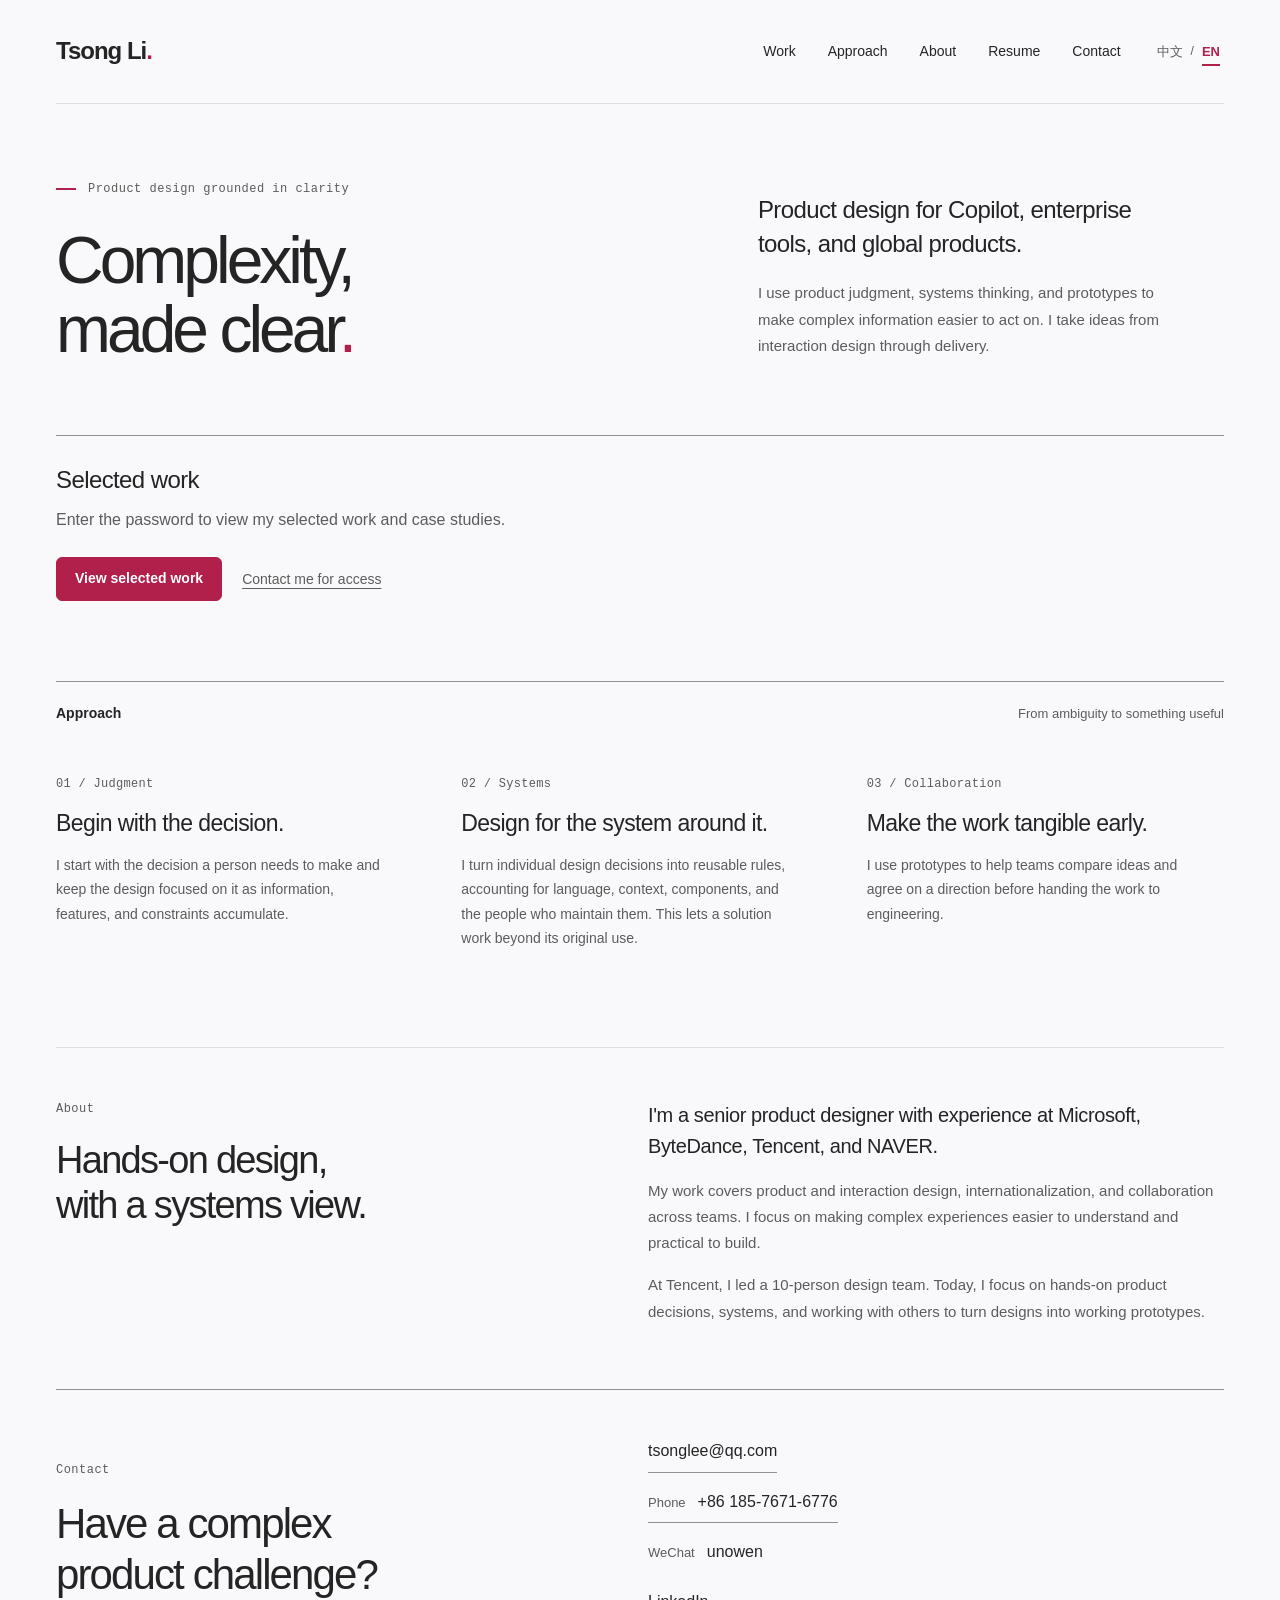
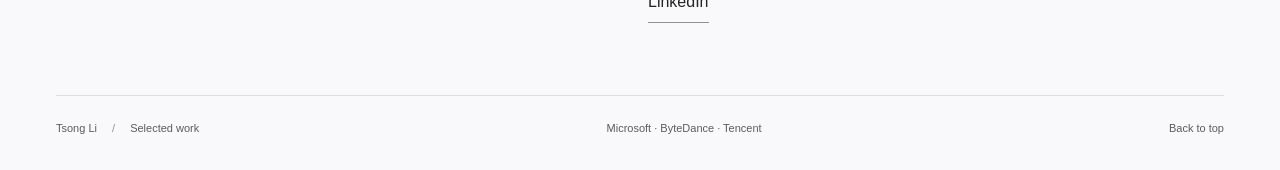
==== commit d565ee6d: "Use regular contact typography for email" ====
--- a/index.html
+++ b/index.html
@@ -68,7 +68,7 @@
     }
   </style>
   <script src="/language-init.js"></script>
-  <link rel="stylesheet" href="/styles.css?v=contact-details-20261016">
+  <link rel="stylesheet" href="/styles.css?v=contact-regular-20261016">
   <script src="/translations.js?v=contact-details-20261016" defer></script>
   <script src="/access.js?v=visitor-access-20261016b" defer></script>
   <script src="/app.js?v=visitor-access-20261016b" defer></script>
--- a/styles.css
+++ b/styles.css
@@ -303,7 +303,6 @@
 .contact-section h2 { font-size: 42px; }
 .contact-links { display: flex; flex-direction: column; align-items: flex-start; gap: 16px; }
 .contact-links a { border-bottom: 1px solid var(--cp-border-strong); padding-bottom: 8px; display: block; font-size: 16px; }
-.contact-links a:first-child { font-size: 25px; color: var(--cp-accent); letter-spacing: -.025em; border-color: var(--cp-accent); }
 .contact-links .contact-detail { display: flex; align-items: baseline; gap: 12px; padding-bottom: 8px; font-size: 16px; }
 .contact-label { color: var(--cp-secondary); font-size: 13px; }
 .site-footer { display: flex; align-items: center; justify-content: space-between; gap: 24px; padding: 24px 0 32px; border-top: 1px solid var(--cp-border); font-size: 11px; color: var(--cp-secondary); }
@@ -493,7 +492,6 @@
   .about-section h2, .contact-section h2 { font-size: 31px; }
   .about-copy { font-size: 14px; }
   .about-copy p:first-child { font-size: 18px; }
-  .contact-links a:first-child { font-size: 22px; }
   .case-hero h1 { font-size: 48px; }
   .case-facts { grid-template-columns: 1fr 1fr; gap: 24px 40px; }
   .case-facts dd { max-width: 280px; }
@@ -608,7 +606,6 @@
   .contact-section h2 { font-size: 38px; margin-top: 16px; }
   .contact-links { gap: 16px; }
   .contact-links a { min-height: 44px; align-items: center; }
-  .contact-links a:first-child { font-size: 24px; }
   .site-footer { display: grid; grid-template-columns: 1fr auto; gap: 12px 16px; font-size: 10px; padding: 20px 0 28px; }
   .site-footer > span:nth-child(2) { grid-column: 1; grid-row: 2; }
   .site-footer > a { grid-column: 2; grid-row: 1 / 3; padding-block: 12px; }
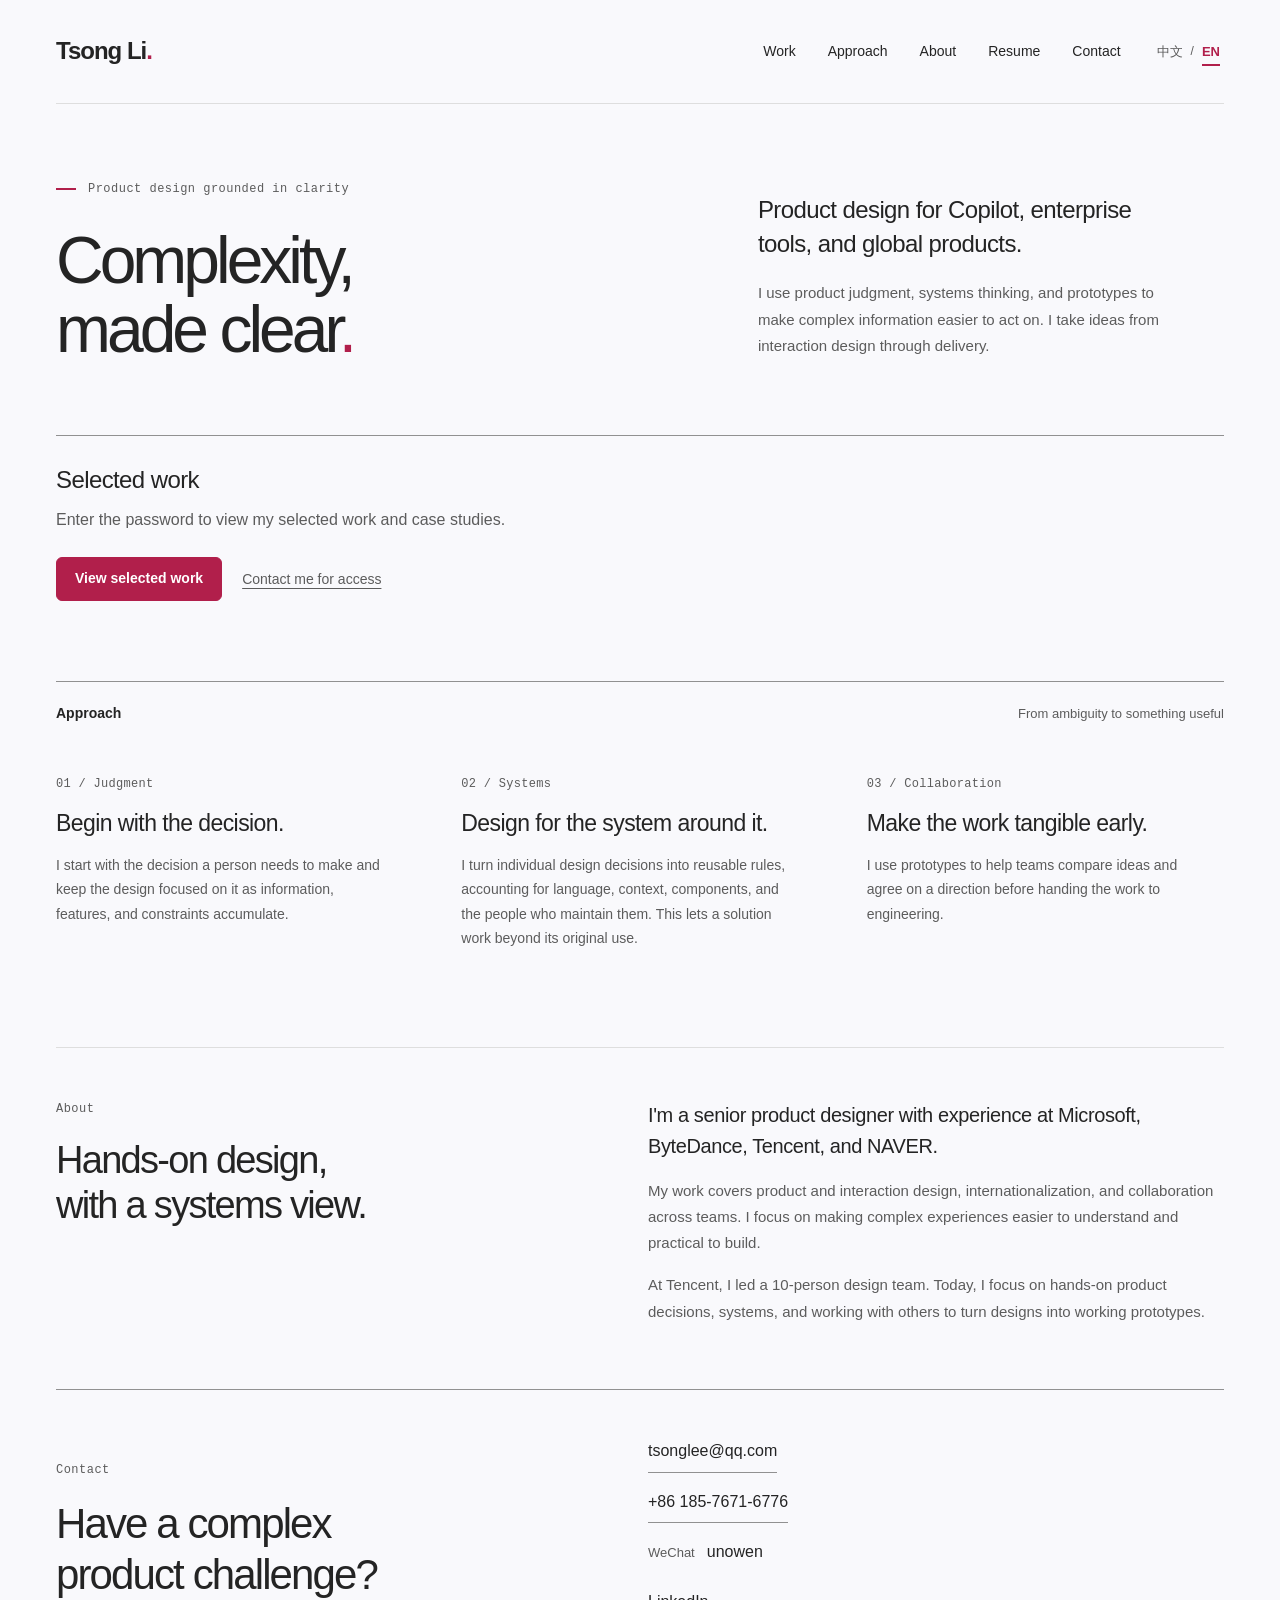
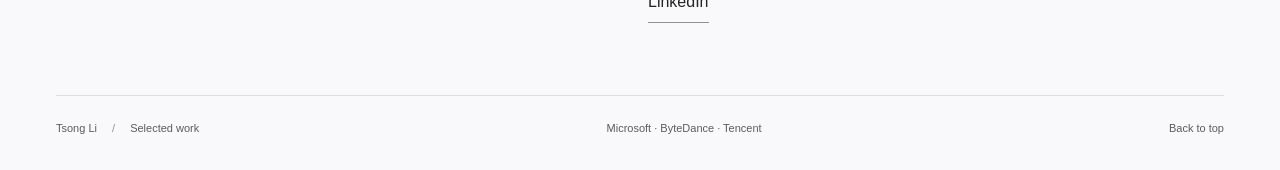
==== commit 5a97cb75: "Remove phone label from contact details" ====
--- a/index.html
+++ b/index.html
@@ -367,7 +367,7 @@
       <div><p class="eyebrow">Contact</p><h2 id="contact-heading">Have a complex<br>product challenge?</h2></div>
       <div class="contact-links">
         <a href="mailto:tsonglee@qq.com">tsonglee@qq.com</a>
-        <a class="contact-detail" href="tel:+8618576716776"><span class="contact-label">Phone</span><span>+86 185-7671-6776</span></a>
+        <a class="contact-detail" href="tel:+8618576716776"><span>+86 185-7671-6776</span></a>
         <p class="contact-detail"><span class="contact-label">WeChat</span><span>unowen</span></p>
         <a href="https://www.linkedin.com/in/tsong/" target="_blank" rel="noopener noreferrer">LinkedIn <span class="sr-only"> (opens in a new tab)</span></a>
       </div>
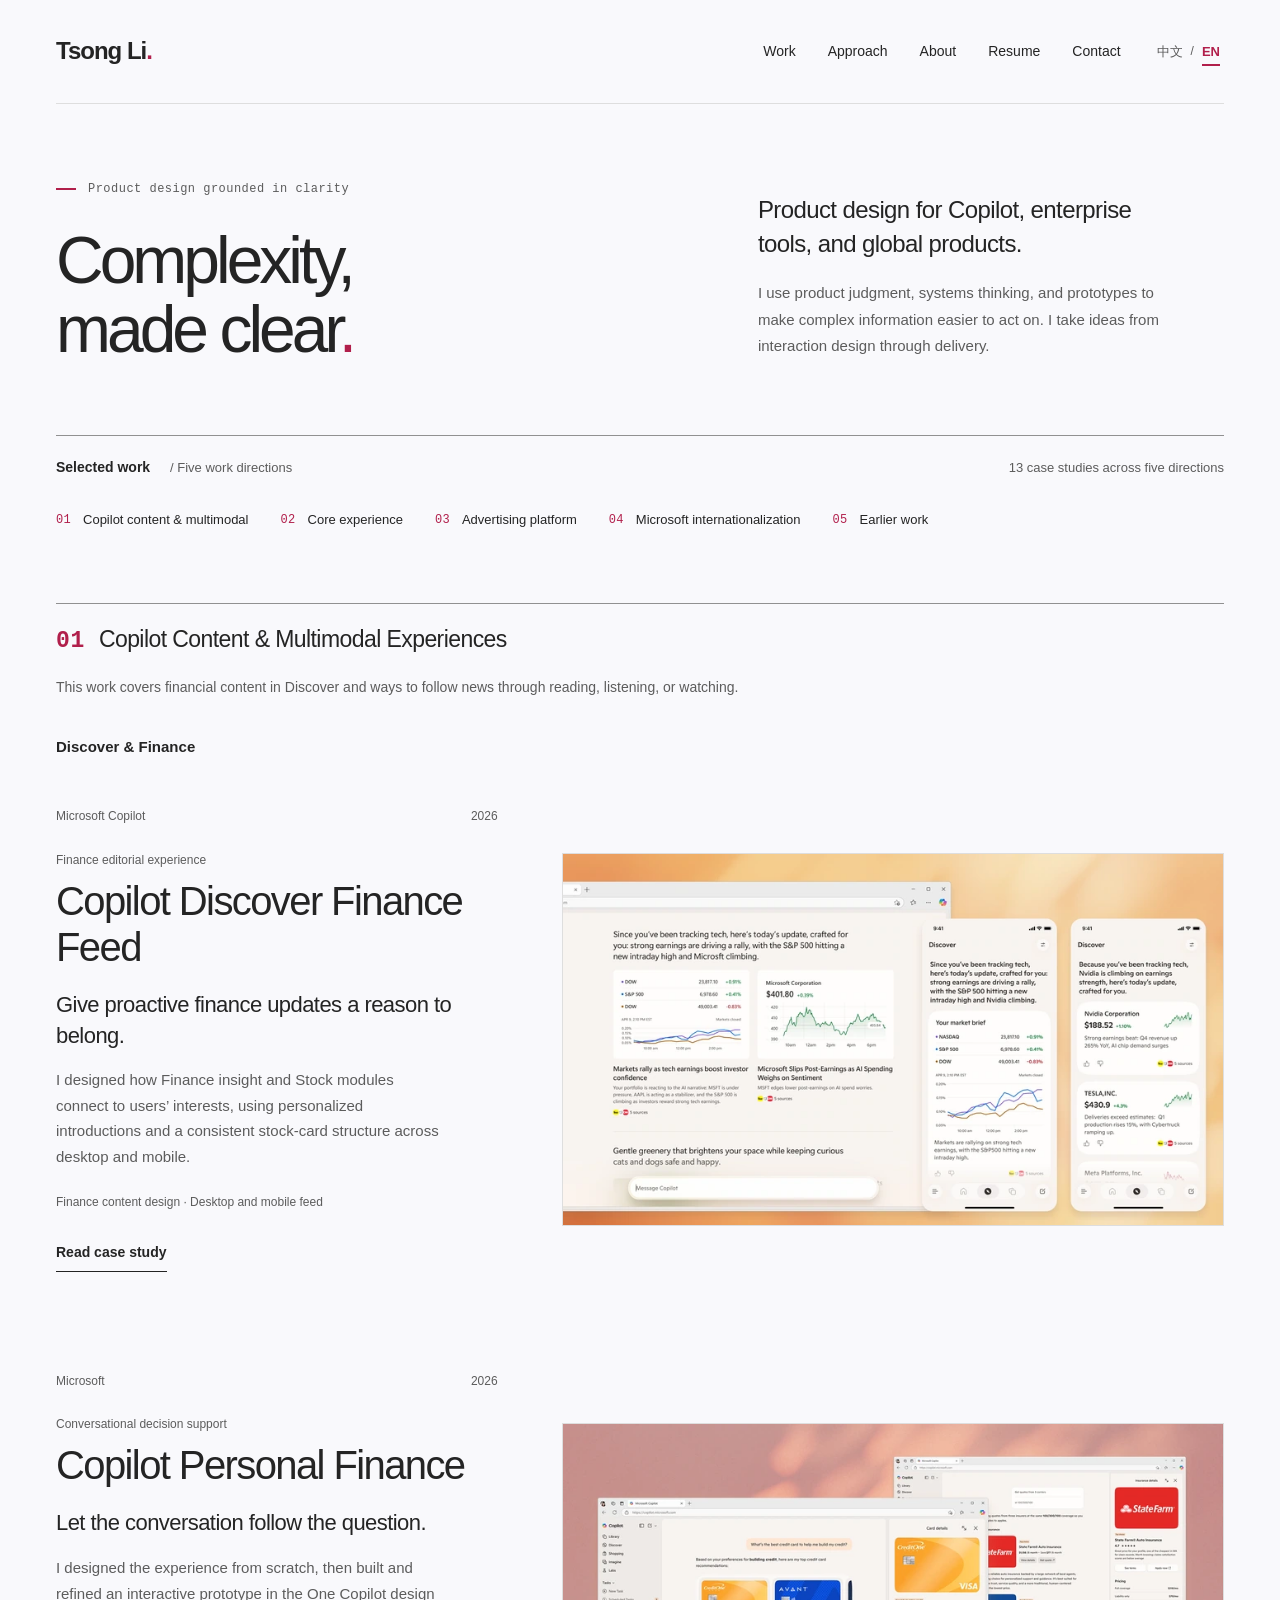
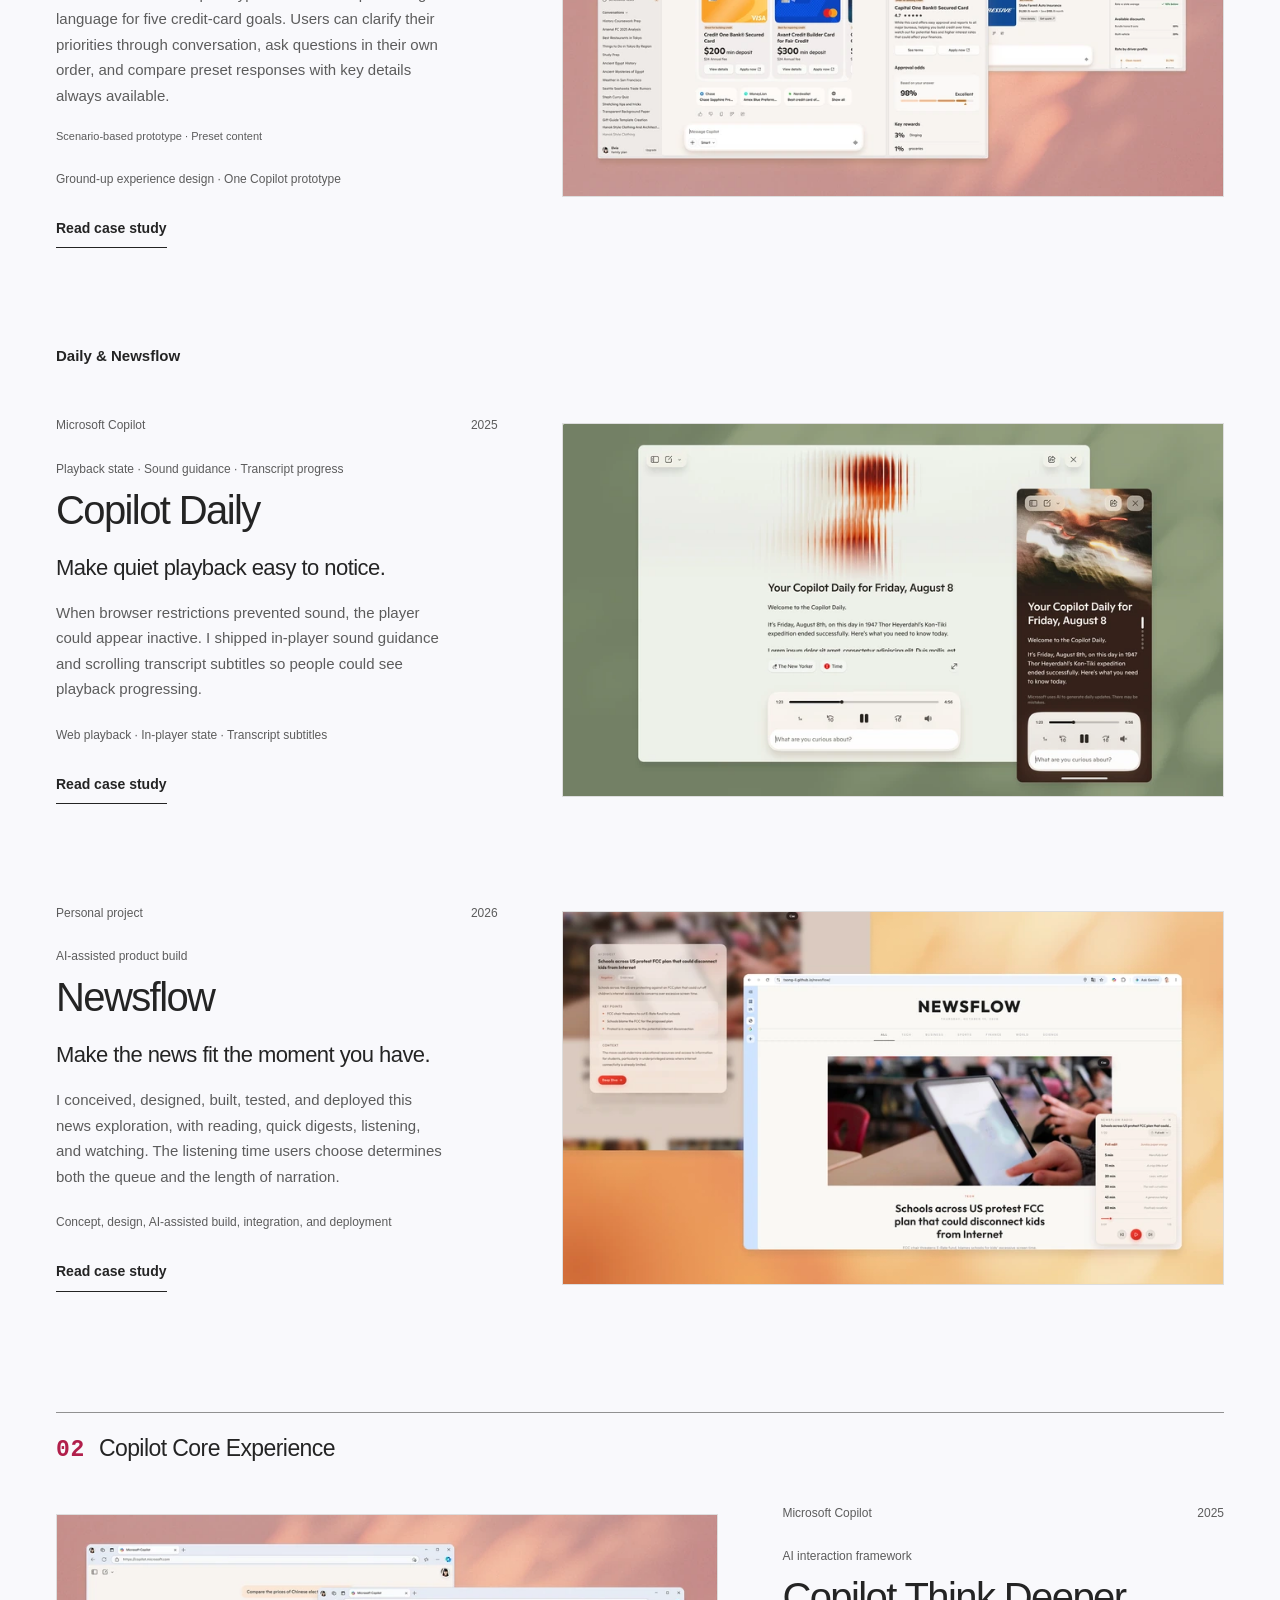
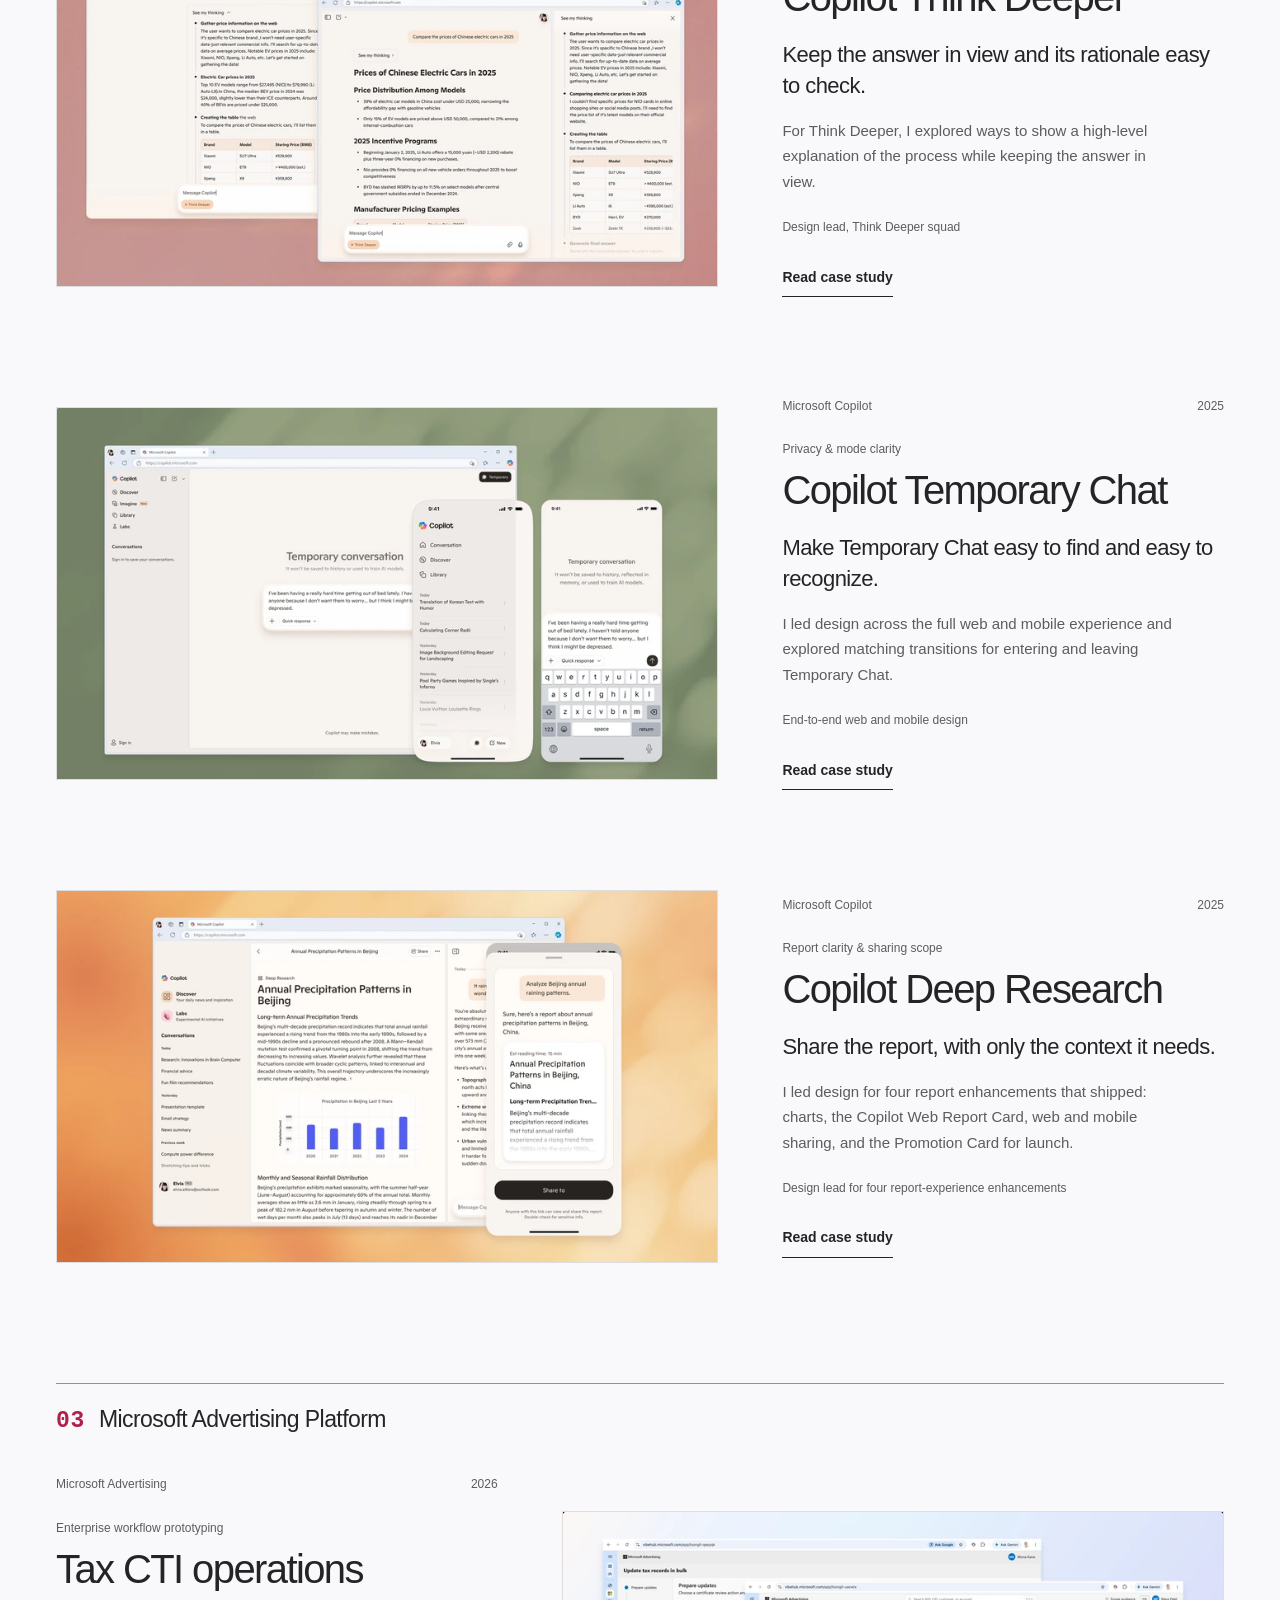
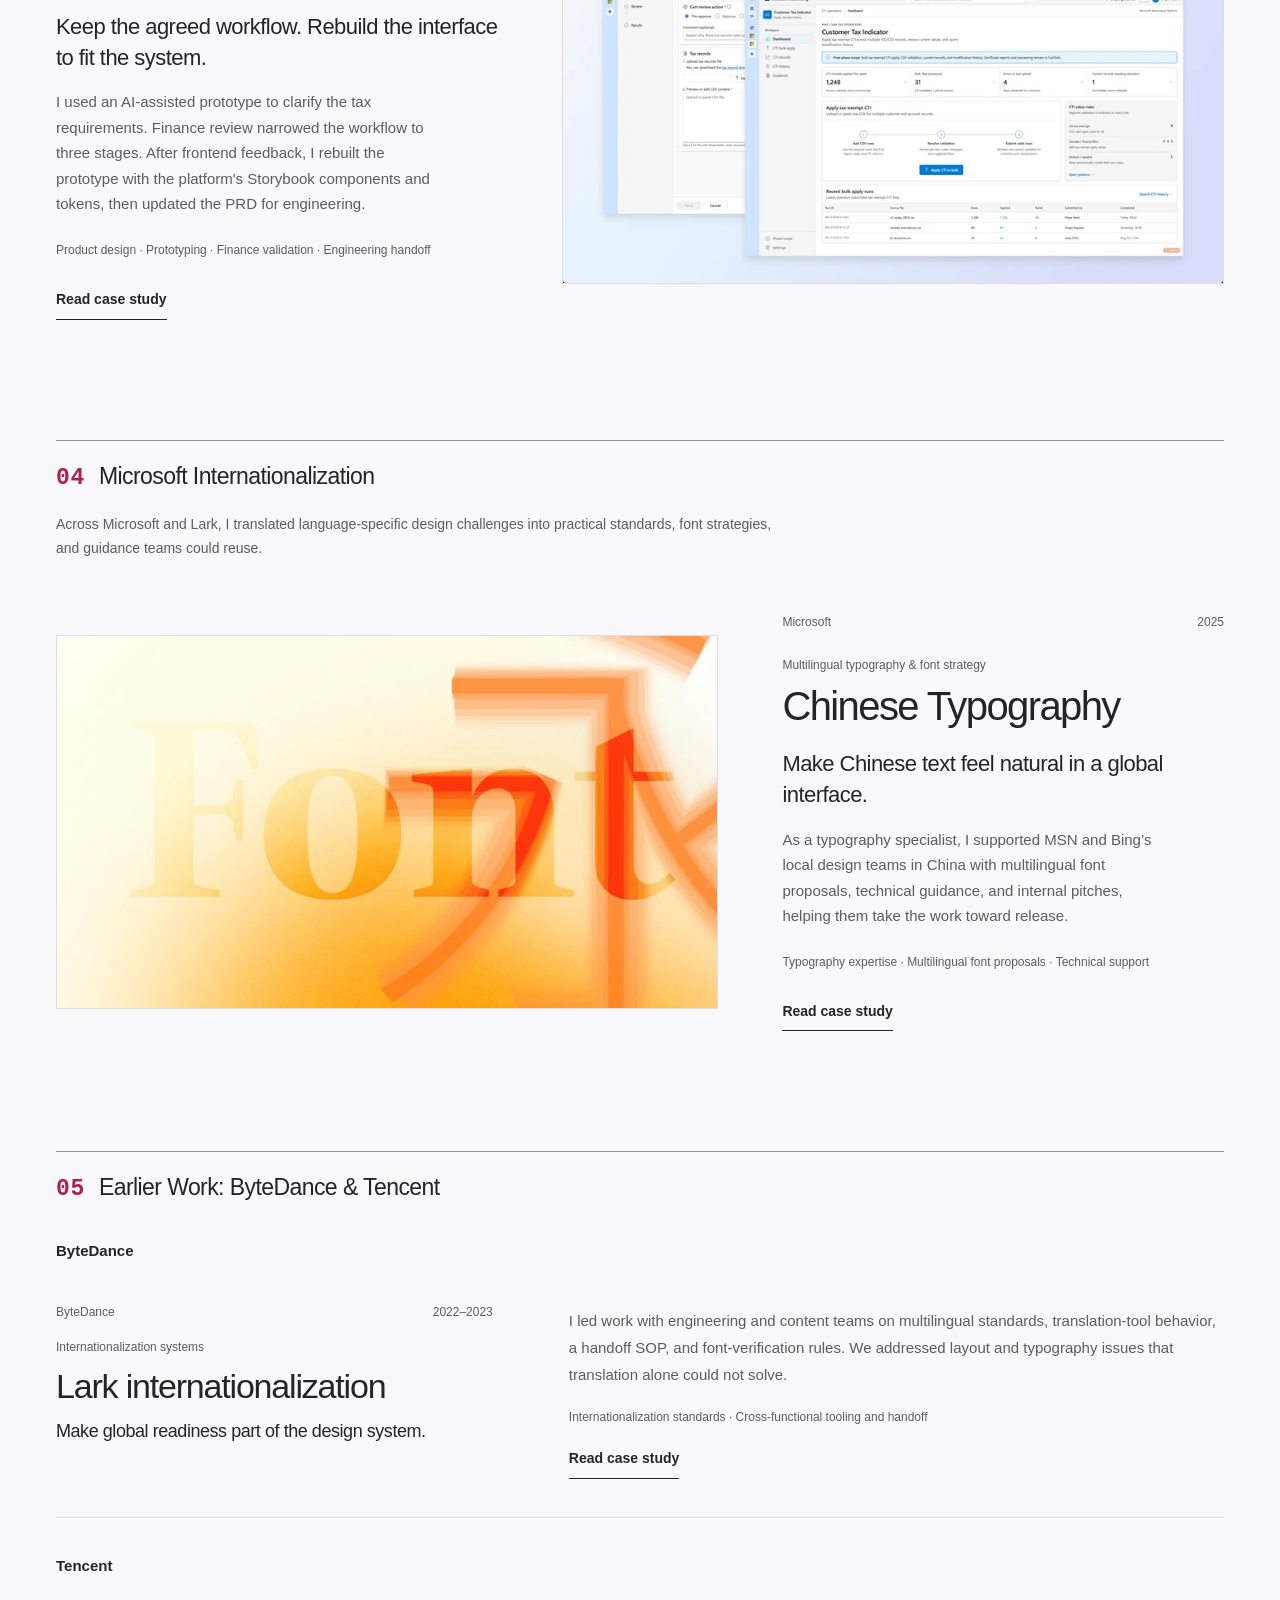
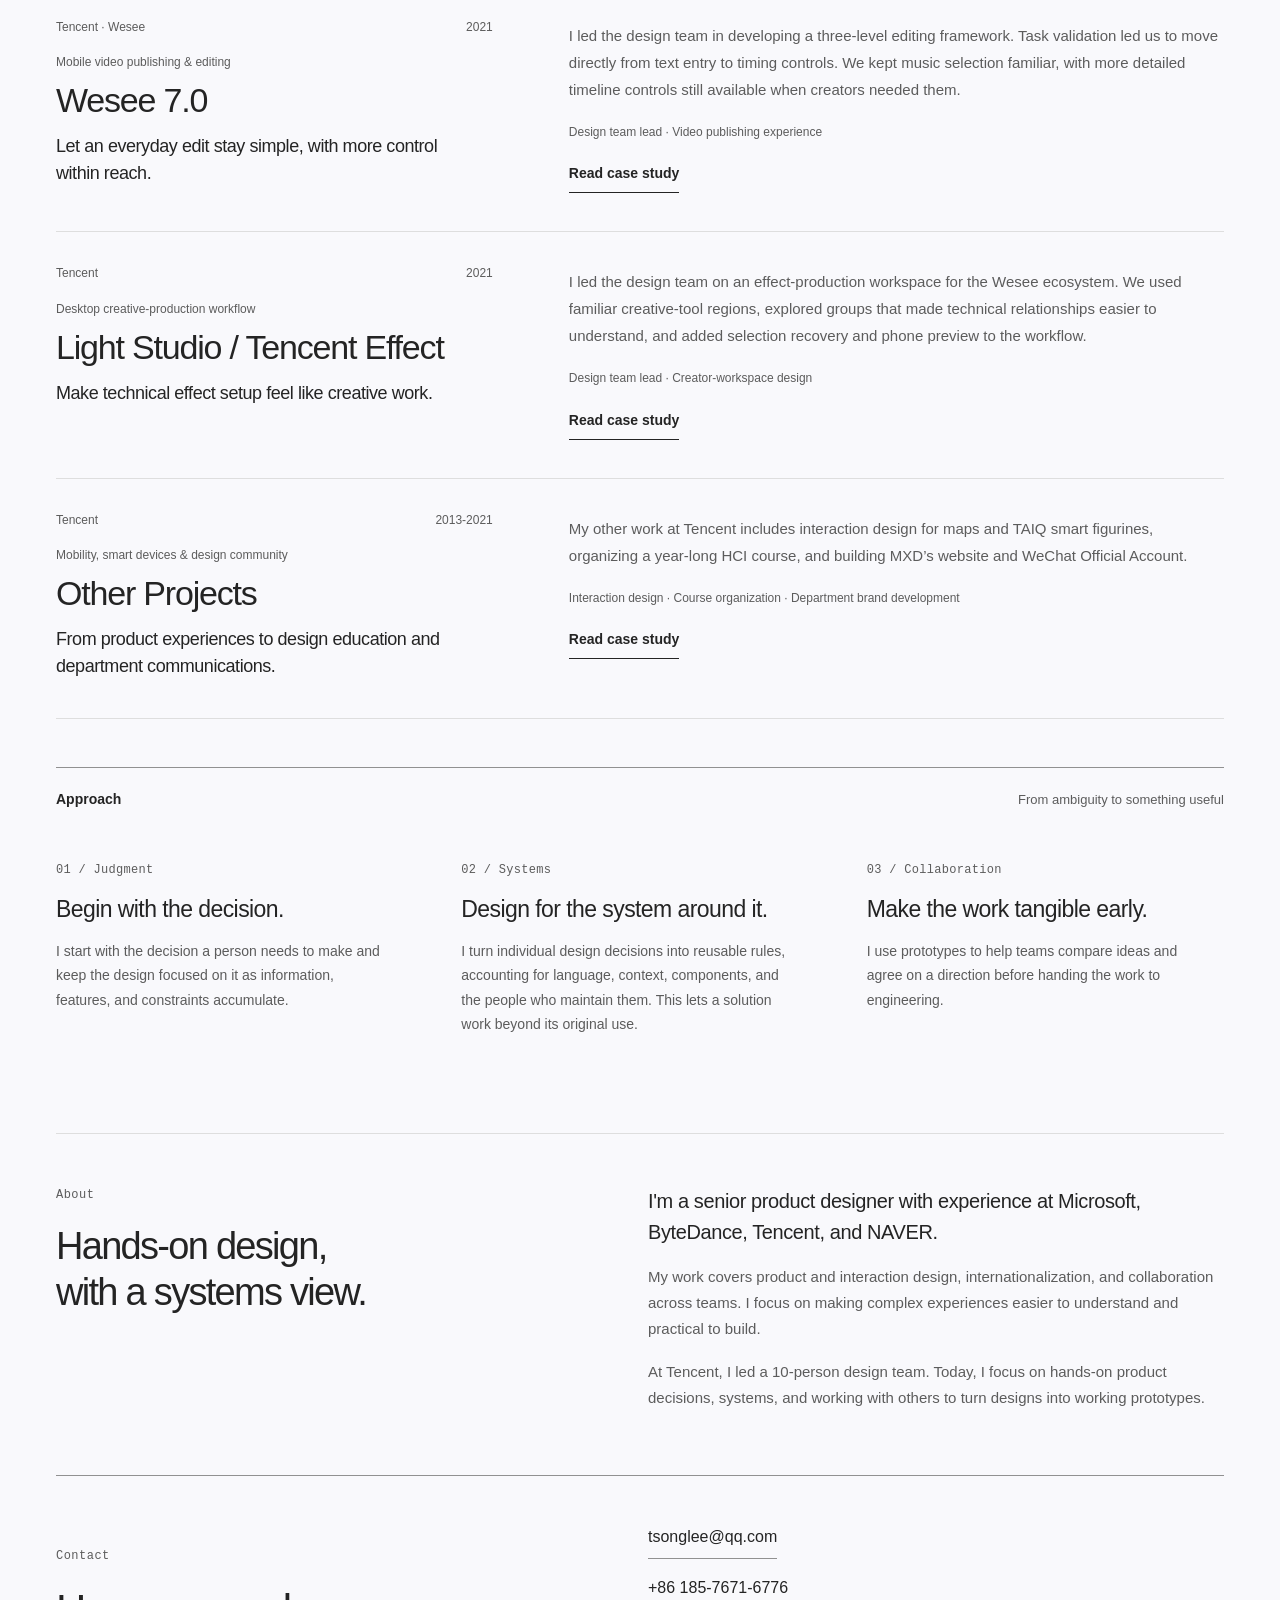
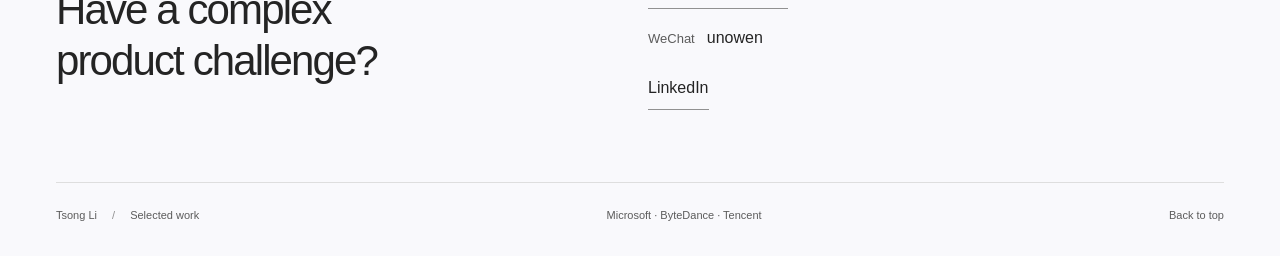
==== commit 94b90e89: "Show all homepage cases publicly, keep case pages password-gated" ====
--- a/index.html
+++ b/index.html
@@ -4,7 +4,7 @@
   <meta charset="utf-8">
   <meta name="viewport" content="width=device-width, initial-scale=1">
   <meta name="description" content="Selected product design by Tsong Li, spanning Copilot, Microsoft Advertising, global products, and earlier work at ByteDance and Tencent.">
-  <title>Tsong Li Portfolio - V1</title>
+  <title>Tsong Li Portfolio</title>
   <script>
     (() => {
       const param = new URLSearchParams(window.location.search).get("scoutTheme");
@@ -68,9 +68,9 @@
     }
   </style>
   <script src="/language-init.js"></script>
-  <link rel="stylesheet" href="/styles.css?v=contact-regular-20261016">
-  <script src="/translations.js?v=contact-details-20261016" defer></script>
-  <script src="/access.js?v=visitor-access-20261016b" defer></script>
+  <link rel="stylesheet" href="/styles.css?v=finance-review-20261016">
+  <script src="/translations.js?v=finance-review-20261016" defer></script>
+  <script src="/access.js?v=public-listing-20261026" defer></script>
   <script src="/app.js?v=visitor-access-20261016b" defer></script>
 </head>
 <body>
@@ -131,14 +131,13 @@
           <div class="project-meta"><span>Microsoft Copilot</span><span>2026</span></div>
           <p class="project-category">Finance editorial experience</p>
           <h4 id="discover-project-title">Copilot Discover Finance Feed</h4>
-          <p class="project-thesis">Turn market signals into context people can use.</p>
-          <p class="project-description">I designed and shipped a personalized Finance insight card. I then delivered a Discover Finance feed design for desktop and mobile that connected market movements and company events to users' interests.</p>
-          <p class="scope-note">Insight card shipped · Feed design delivered</p>
+          <p class="project-thesis">Give proactive finance updates a reason to belong.</p>
+          <p class="project-description">I designed how Finance insight and Stock modules connect to users’ interests, using personalized introductions and a consistent stock-card structure across desktop and mobile.</p>
           <p class="role-line">Finance content design · Desktop and mobile feed</p>
           <a class="text-link" href="/work/discover-finance.html" aria-label="Read Copilot Discover Finance Feed case study">Read case study</a>
         </div>
         <figure class="project-figure project-screenshot">
-          <img src="/assets/discover-finance-feed-final-1600.webp" srcset="/assets/discover-finance-feed-final-800.webp 800w, /assets/discover-finance-feed-final-1600.webp 1600w" sizes="(max-width: 600px) calc(100vw - 40px), (max-width: 800px) calc(100vw - 64px), (max-width: 1100px) calc(57.5vw - 55.2px), (max-width: 1264px) calc(60vw - 96px), 663px" width="3840" height="2160" loading="lazy" decoding="async" alt="Final Finance feed design: a desktop feed alongside mobile market-brief and stock-event views">
+          <img src="/assets/discover-finance-feed-final-1600.webp" srcset="/assets/discover-finance-feed-final-800.webp 800w, /assets/discover-finance-feed-final-1600.webp 1600w" sizes="(max-width: 600px) calc(100vw - 40px), (max-width: 800px) calc(100vw - 64px), (max-width: 1100px) calc(57.5vw - 55.2px), (max-width: 1264px) calc(60vw - 96px), 663px" width="3840" height="2160" loading="lazy" decoding="async" alt="Finance feed design: a desktop feed alongside mobile market-brief and stock-event views">
         </figure>
       </article>
 
--- a/styles.css
+++ b/styles.css
@@ -736,3 +736,10 @@
   .access-actions { gap: 10px 16px; }
   .access-case > p { font-size: 16px; }
 }
+
+/* Original pitch slides in the Discover Finance case. */
+.discover-pitch-figure { margin: 28px 0; }
+.discover-pitch-image-link { display: block; cursor: zoom-in; }
+.discover-pitch-figure img { display: block; width: 100%; height: auto; border: 1px solid var(--cp-border); }
+.discover-pitch-figure figcaption { margin-top: 12px; color: var(--cp-secondary); font-size: 12px; line-height: 1.7; }
+.discover-pitch-figure .case-image-link { display: inline-block; margin-top: 8px; font-size: 13px; text-decoration: underline; text-underline-offset: 4px; }
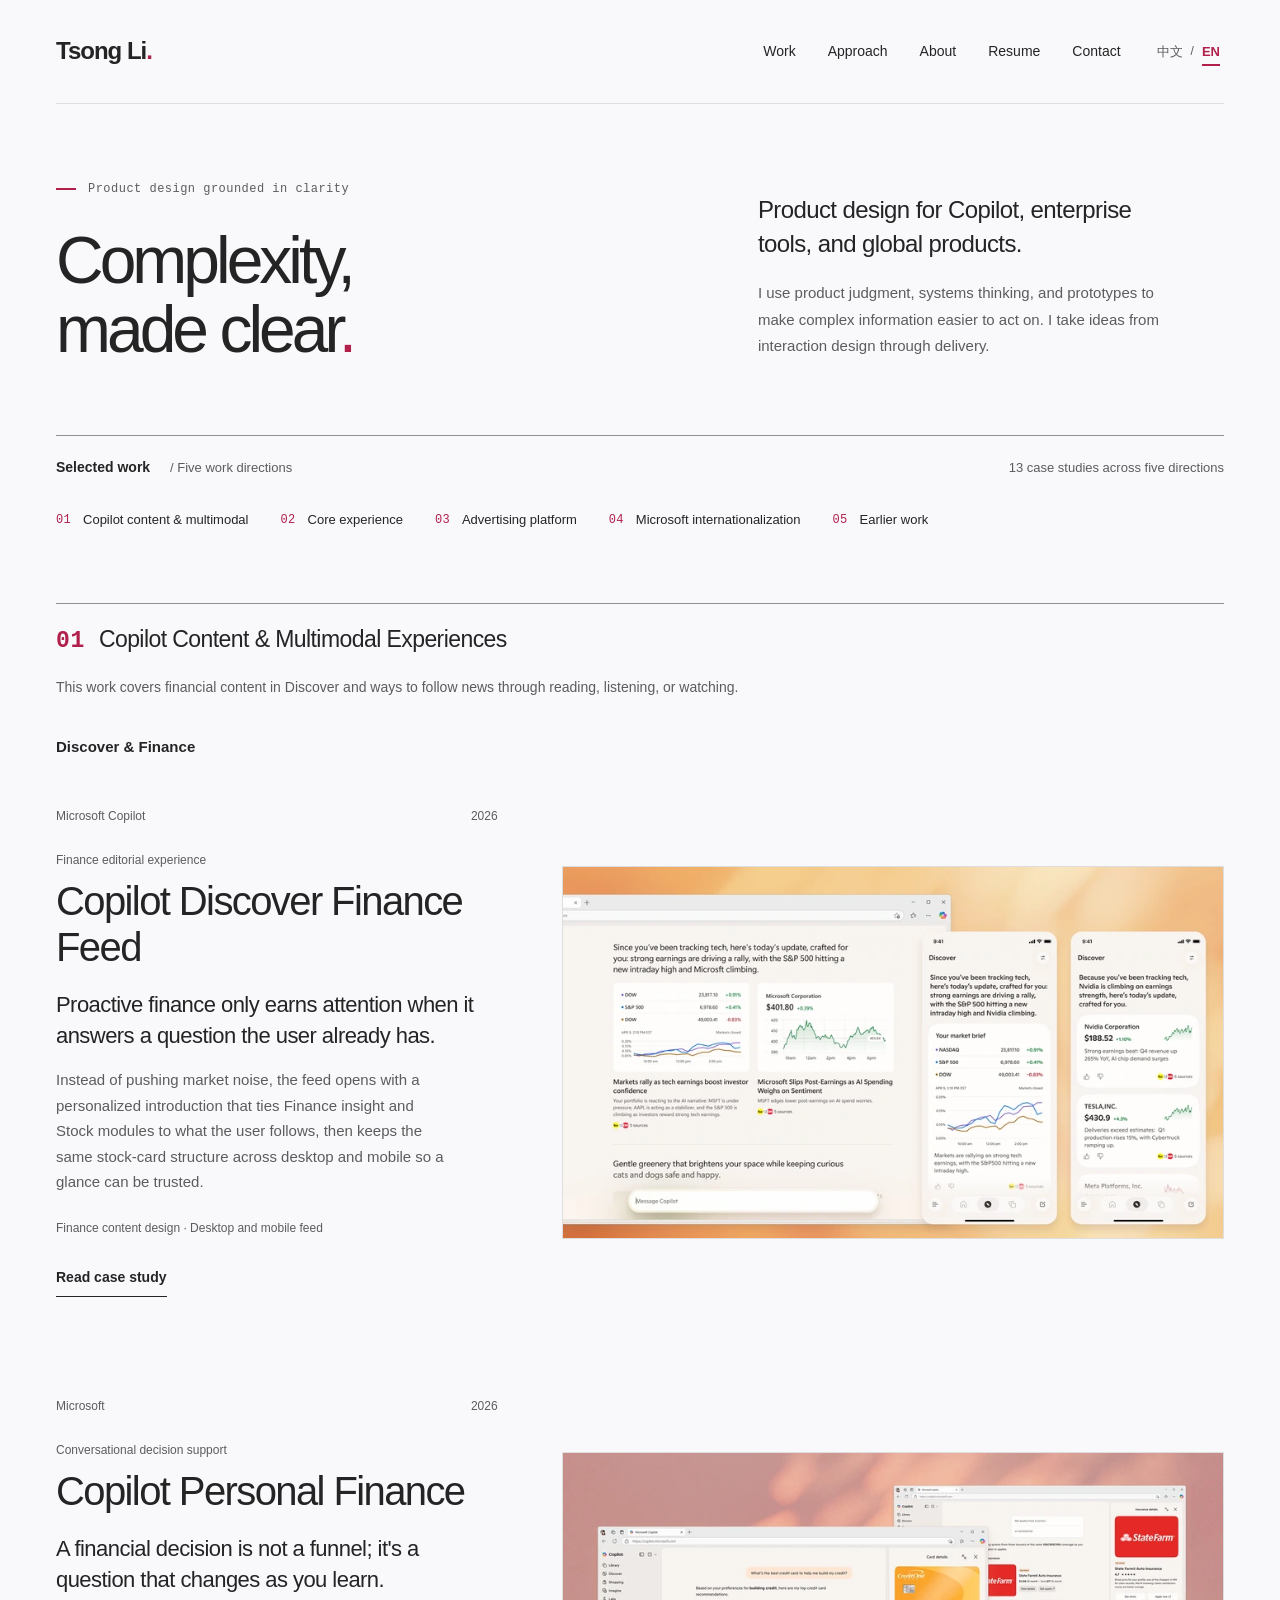
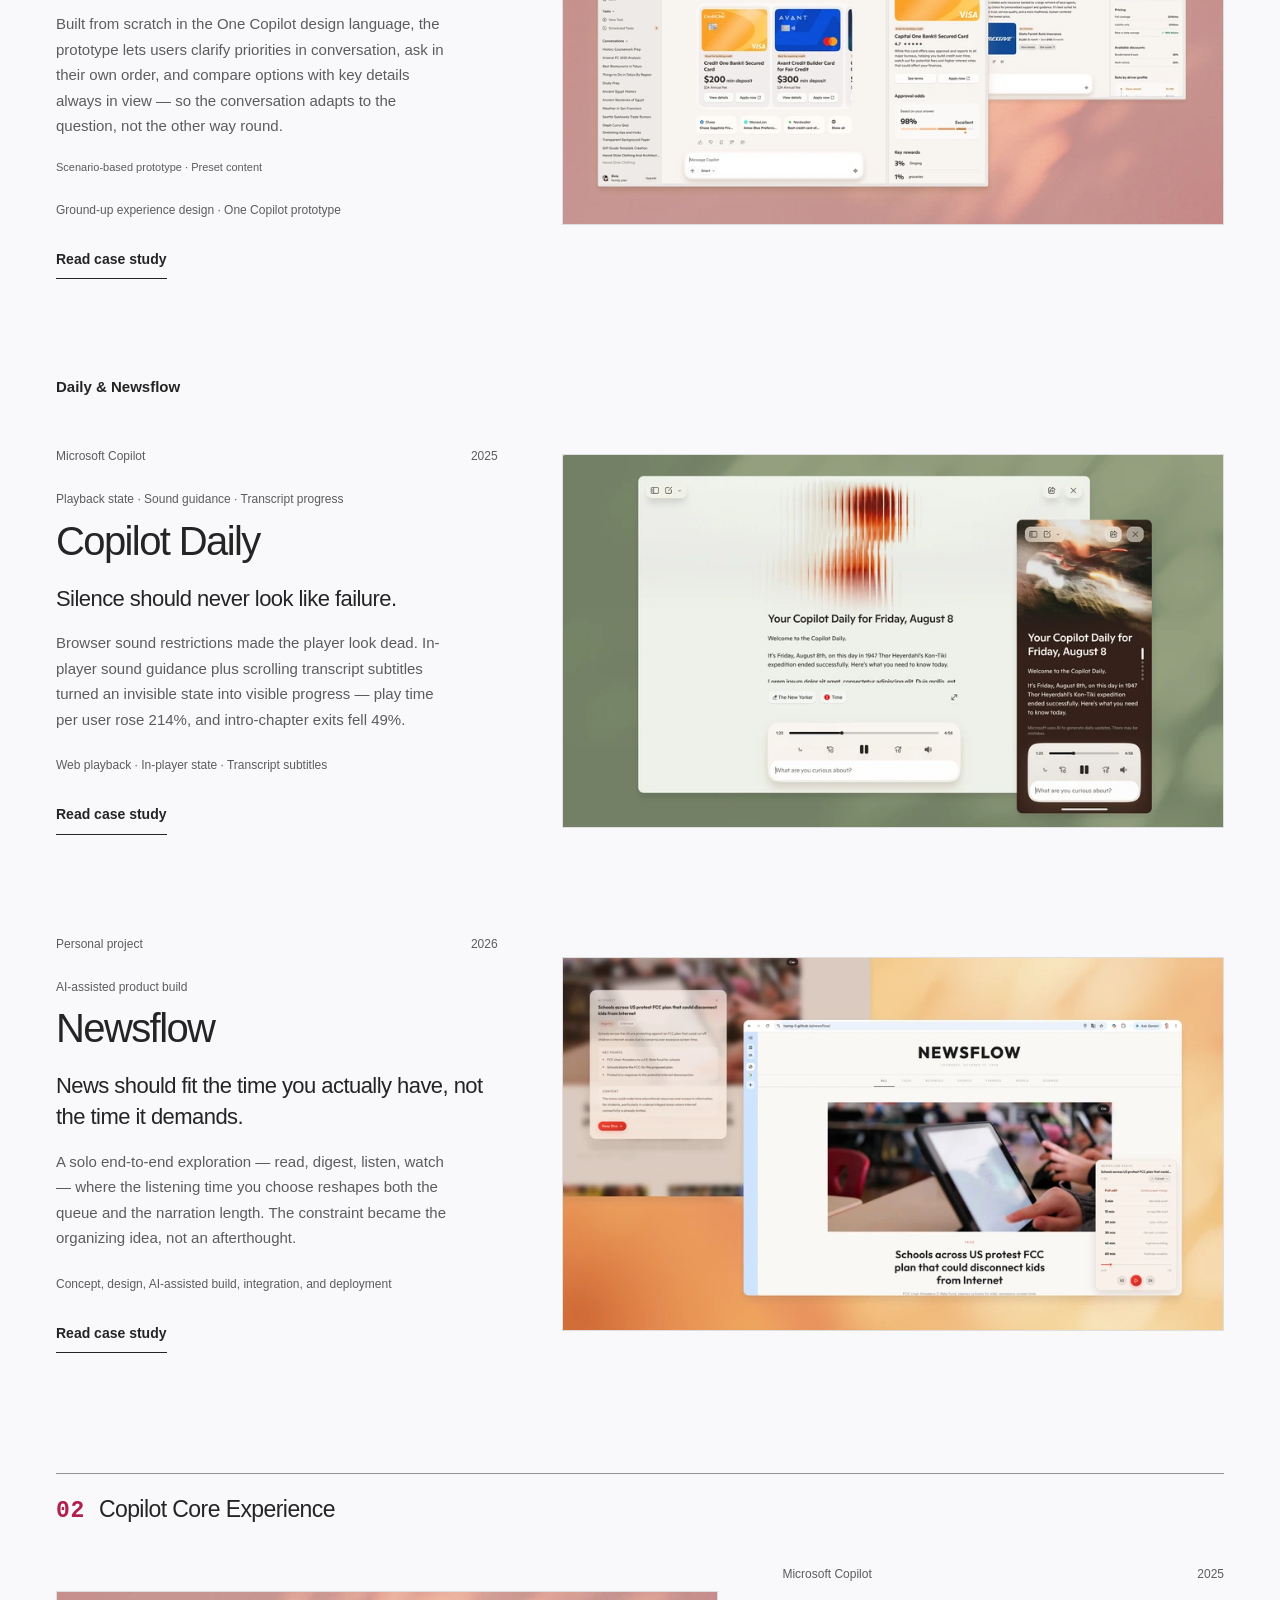
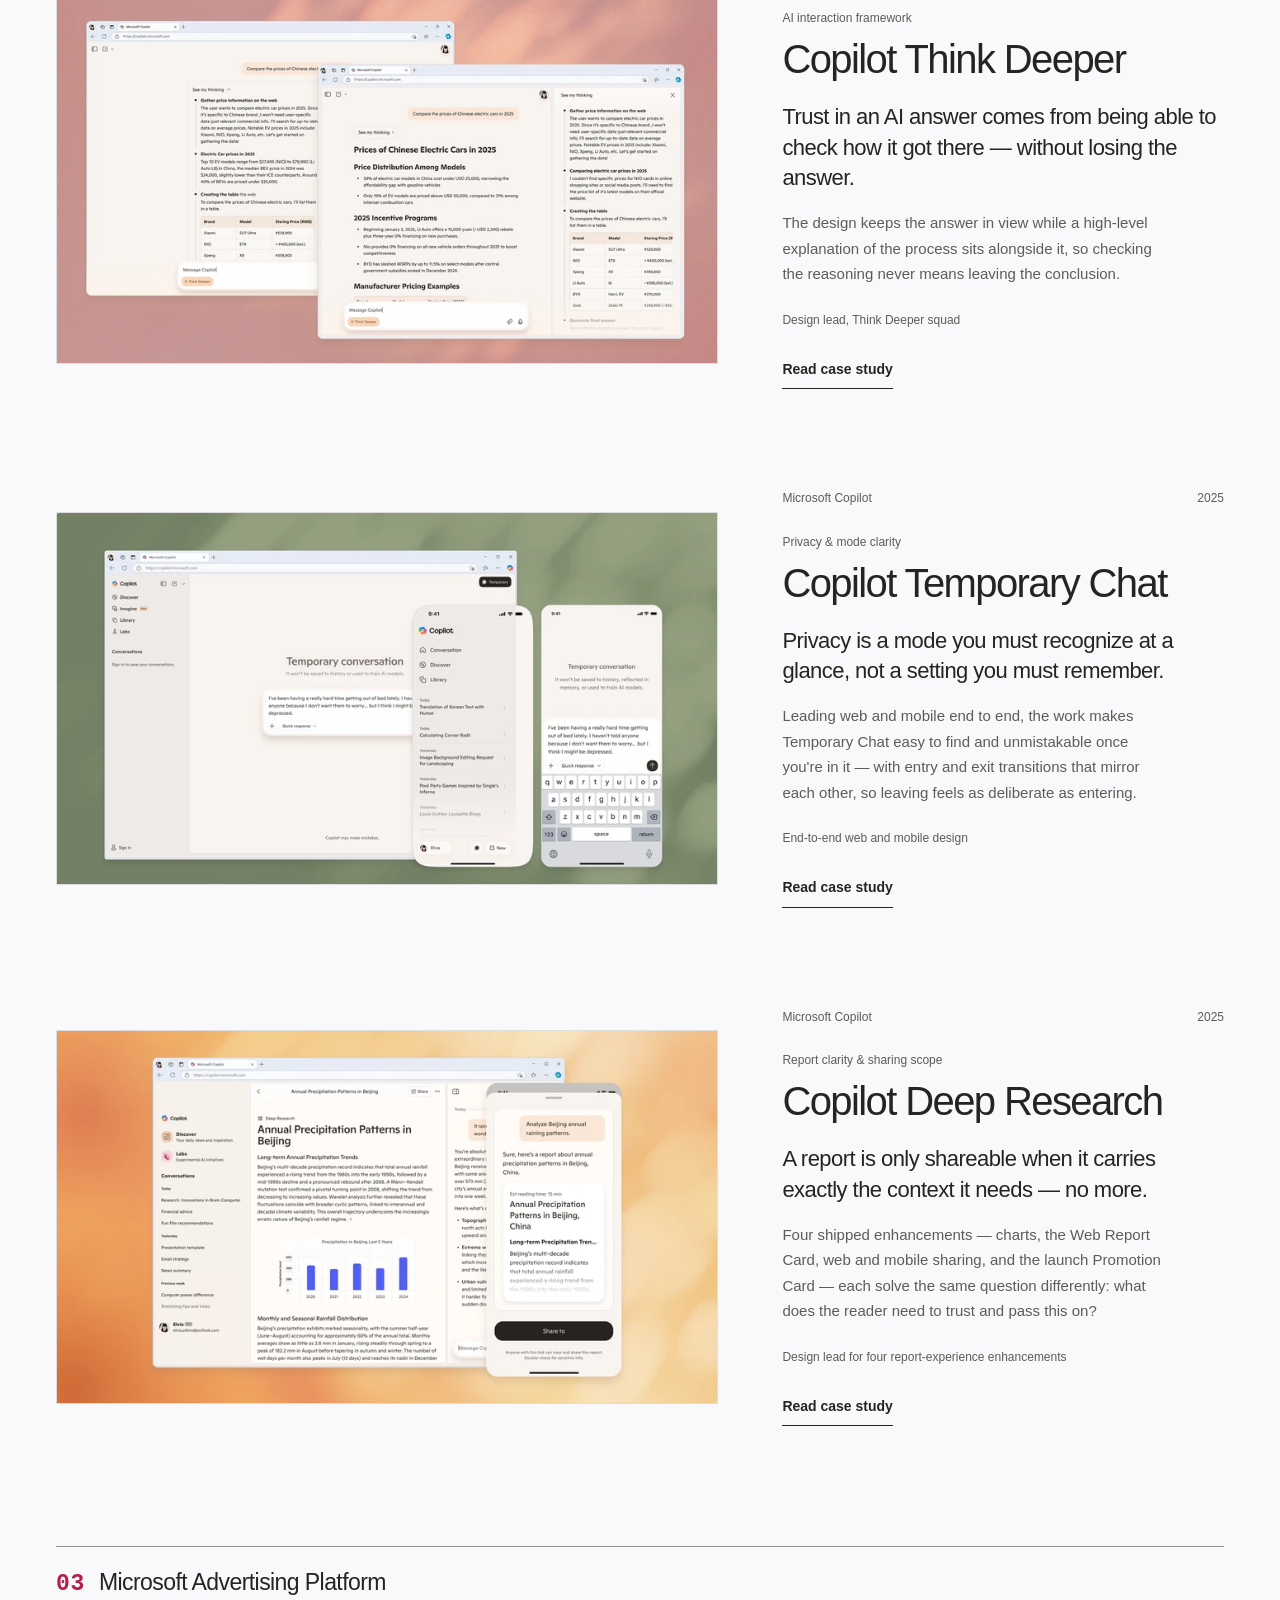
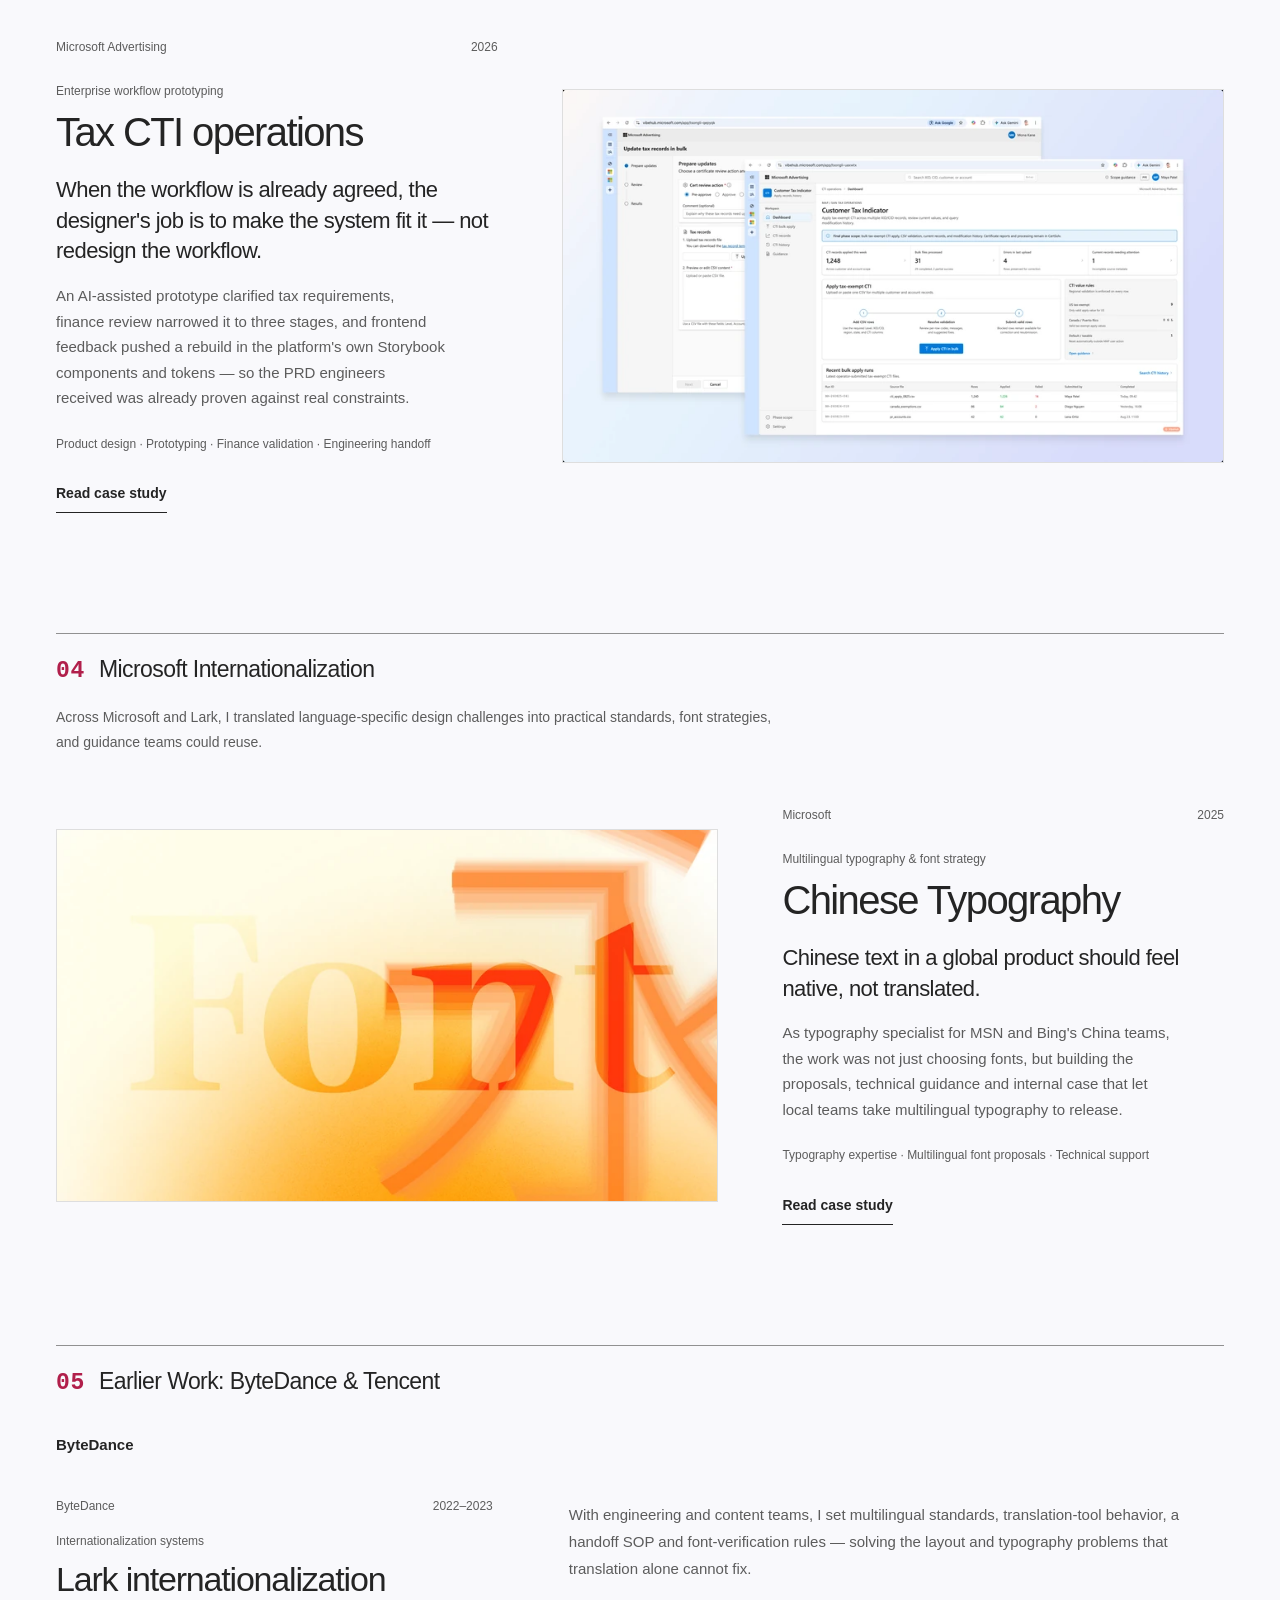
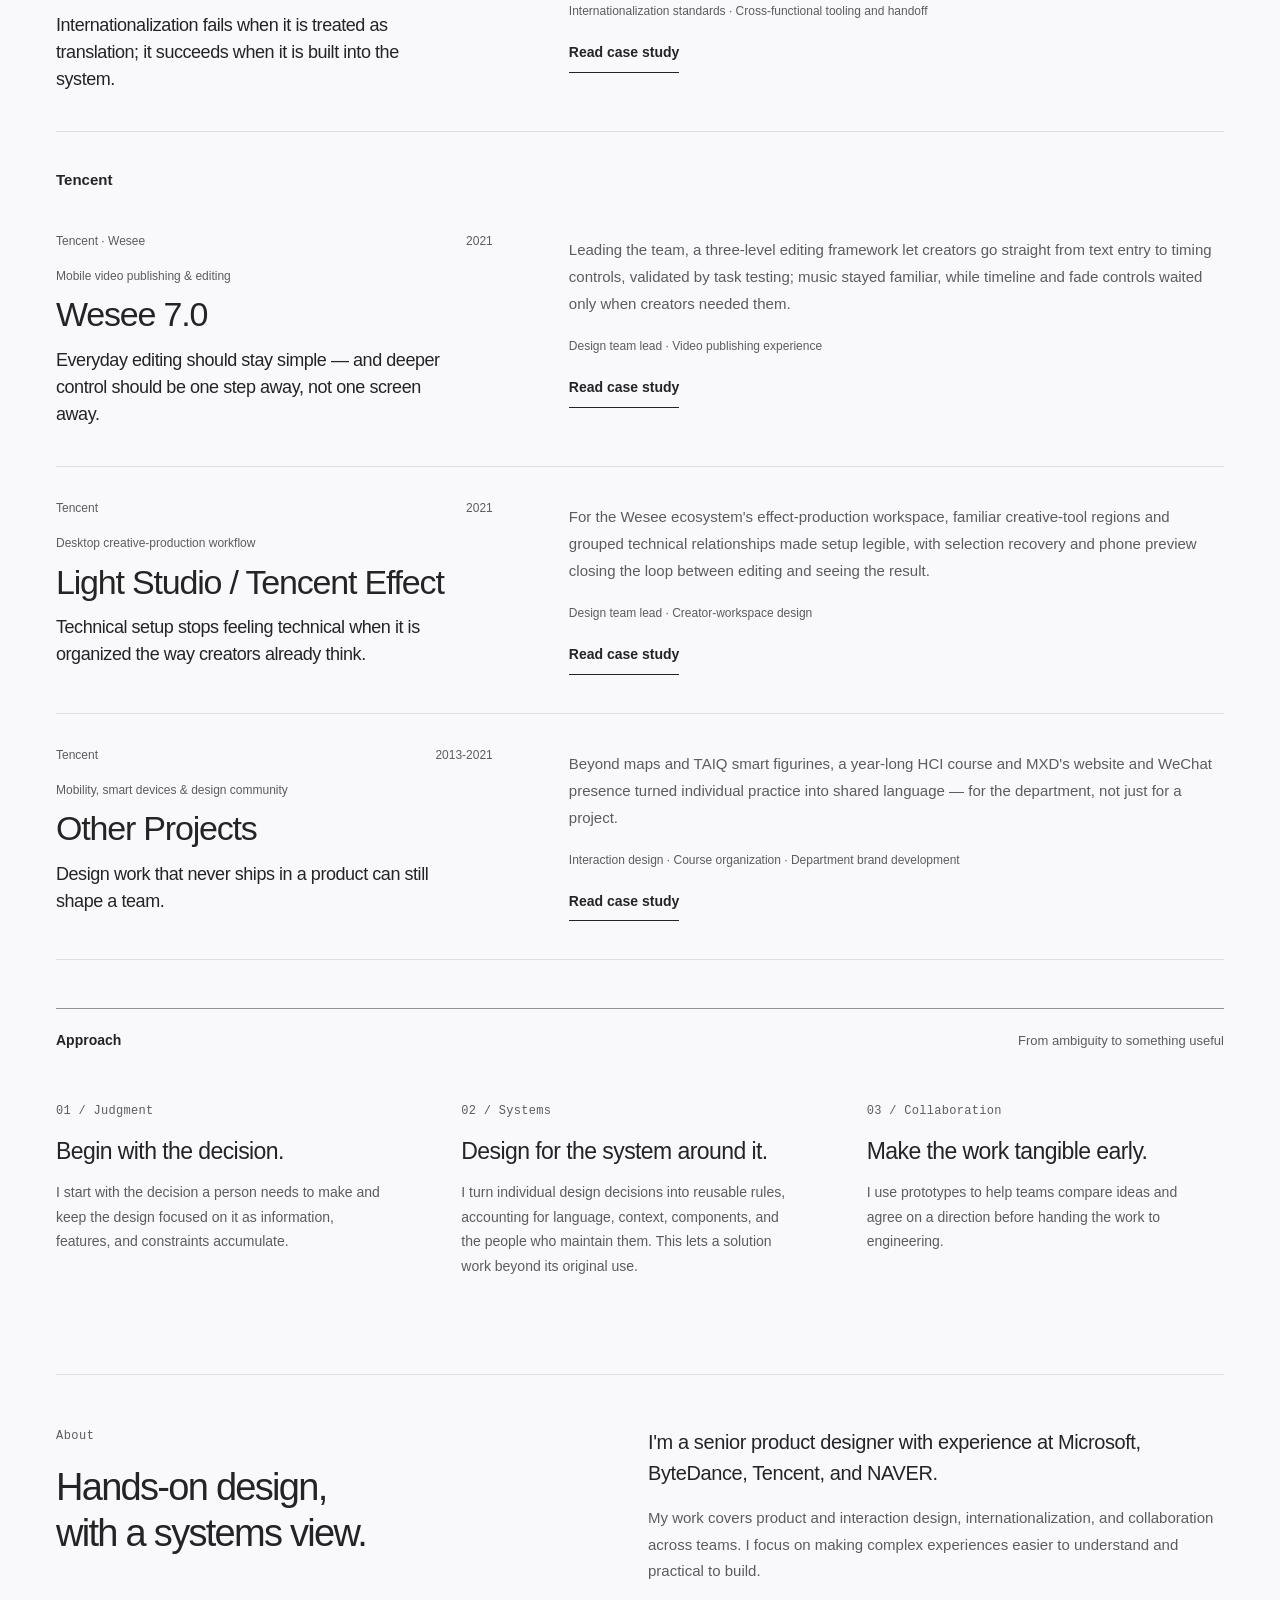
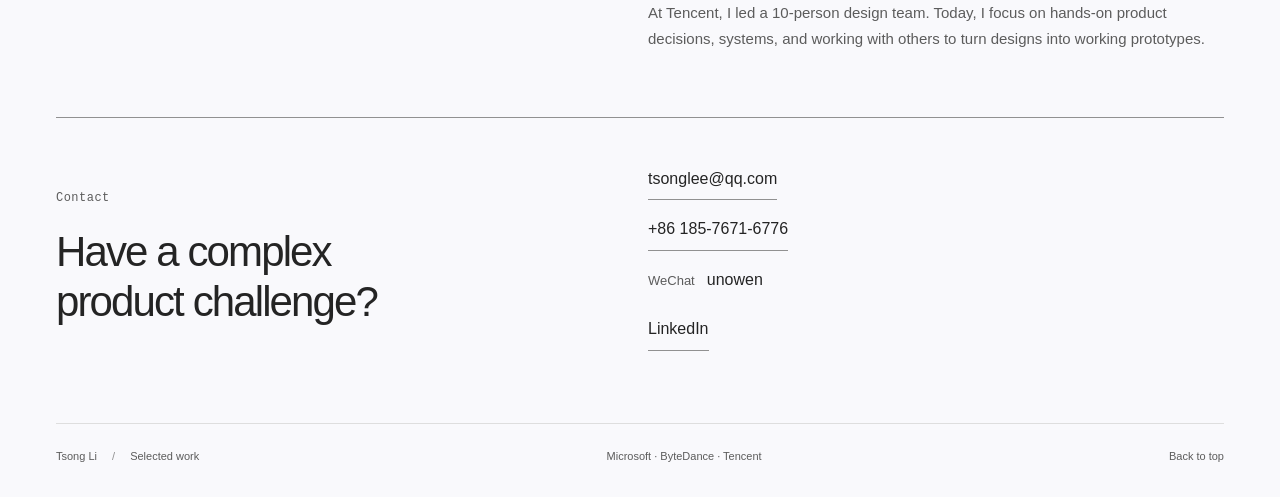
==== commit f11b0033: "Rewrite homepage case summaries with more insight, EN and ZH" ====
--- a/index.html
+++ b/index.html
@@ -131,8 +131,8 @@
           <div class="project-meta"><span>Microsoft Copilot</span><span>2026</span></div>
           <p class="project-category">Finance editorial experience</p>
           <h4 id="discover-project-title">Copilot Discover Finance Feed</h4>
-          <p class="project-thesis">Give proactive finance updates a reason to belong.</p>
-          <p class="project-description">I designed how Finance insight and Stock modules connect to users’ interests, using personalized introductions and a consistent stock-card structure across desktop and mobile.</p>
+          <p class="project-thesis">Proactive finance only earns attention when it answers a question the user already has.</p>
+          <p class="project-description">Instead of pushing market noise, the feed opens with a personalized introduction that ties Finance insight and Stock modules to what the user follows, then keeps the same stock-card structure across desktop and mobile so a glance can be trusted.</p>
           <p class="role-line">Finance content design · Desktop and mobile feed</p>
           <a class="text-link" href="/work/discover-finance.html" aria-label="Read Copilot Discover Finance Feed case study">Read case study</a>
         </div>
@@ -146,8 +146,8 @@
           <div class="project-meta"><span>Microsoft</span><span>2026</span></div>
           <p class="project-category">Conversational decision support</p>
           <h4 id="personal-finance-title">Copilot Personal Finance</h4>
-          <p class="project-thesis">Let the conversation follow the question.</p>
-          <p class="project-description">I designed the experience from scratch, then built and refined an interactive prototype in the One Copilot design language for five credit-card goals. Users can clarify their priorities through conversation, ask questions in their own order, and compare preset responses with key details always available.</p>
+          <p class="project-thesis">A financial decision is not a funnel; it's a question that changes as you learn.</p>
+          <p class="project-description">Built from scratch in the One Copilot design language, the prototype lets users clarify priorities in conversation, ask in their own order, and compare options with key details always in view — so the conversation adapts to the question, not the other way round.</p>
           <p class="scope-note">Scenario-based prototype · Preset content</p>
           <p class="role-line">Ground-up experience design · One Copilot prototype</p>
           <a class="text-link" href="/work/personal-finance.html" aria-label="Read Copilot Personal Finance case study">Read case study</a>
@@ -164,8 +164,8 @@
               <div class="project-meta"><span>Microsoft Copilot</span><span>2025</span></div>
               <p class="project-category">Playback state · Sound guidance · Transcript progress</p>
               <h4 id="daily-title">Copilot Daily</h4>
-              <p class="project-thesis">Make quiet playback easy to notice.</p>
-              <p class="project-description">When browser restrictions prevented sound, the player could appear inactive. I shipped in-player sound guidance and scrolling transcript subtitles so people could see playback progressing.</p>
+              <p class="project-thesis">Silence should never look like failure.</p>
+              <p class="project-description">Browser sound restrictions made the player look dead. In-player sound guidance plus scrolling transcript subtitles turned an invisible state into visible progress — play time per user rose 214%, and intro-chapter exits fell 49%.</p>
               <p class="role-line">Web playback · In-player state · Transcript subtitles</p>
               <a class="text-link" href="/work/copilot-daily.html" aria-label="Read the Copilot Daily case study">Read case study</a>
             </div>
@@ -178,8 +178,8 @@
               <div class="project-meta"><span>Personal project</span><span>2026</span></div>
               <p class="project-category">AI-assisted product build</p>
               <h4 id="newsflow-title">Newsflow</h4>
-              <p class="project-thesis">Make the news fit the moment you have.</p>
-              <p class="project-description">I conceived, designed, built, tested, and deployed this news exploration, with reading, quick digests, listening, and watching. The listening time users choose determines both the queue and the length of narration.</p>
+              <p class="project-thesis">News should fit the time you actually have, not the time it demands.</p>
+              <p class="project-description">A solo end-to-end exploration — read, digest, listen, watch — where the listening time you choose reshapes both the queue and the narration length. The constraint became the organizing idea, not an afterthought.</p>
               <p class="role-line">Concept, design, AI-assisted build, integration, and deployment</p>
               <a class="text-link" href="/work/newsflow.html" aria-label="Read the Newsflow case study">Read case study</a>
             </div>
@@ -197,8 +197,8 @@
           <div class="project-meta"><span>Microsoft Copilot</span><span>2025</span></div>
           <p class="project-category">AI interaction framework</p>
           <h4 id="think-deeper-project-title">Copilot Think Deeper</h4>
-          <p class="project-thesis">Keep the answer in view and its rationale easy to check.</p>
-          <p class="project-description">For Think Deeper, I explored ways to show a high-level explanation of the process while keeping the answer in view.</p>
+          <p class="project-thesis">Trust in an AI answer comes from being able to check how it got there — without losing the answer.</p>
+          <p class="project-description">The design keeps the answer in view while a high-level explanation of the process sits alongside it, so checking the reasoning never means leaving the conclusion.</p>
           <p class="role-line">Design lead, Think Deeper squad</p>
           <a class="text-link" href="/work/think-deeper.html">Read case study</a>
         </div>
@@ -213,8 +213,8 @@
           <div class="project-meta"><span>Microsoft Copilot</span><span>2025</span></div>
           <p class="project-category">Privacy &amp; mode clarity</p>
           <h4 id="private-chat-title">Copilot Temporary Chat</h4>
-          <p class="project-thesis">Make Temporary Chat easy to find and easy to recognize.</p>
-          <p class="project-description">I led design across the full web and mobile experience and explored matching transitions for entering and leaving Temporary Chat.</p>
+          <p class="project-thesis">Privacy is a mode you must recognize at a glance, not a setting you must remember.</p>
+          <p class="project-description">Leading web and mobile end to end, the work makes Temporary Chat easy to find and unmistakable once you're in it — with entry and exit transitions that mirror each other, so leaving feels as deliberate as entering.</p>
           <p class="role-line">End-to-end web and mobile design</p>
           <a class="text-link" href="/work/private-chat.html" aria-label="Read Copilot Temporary Chat case study">Read case study</a>
         </div>
@@ -231,8 +231,8 @@
           <div class="project-meta"><span>Microsoft Copilot</span><span>2025</span></div>
           <p class="project-category">Report clarity &amp; sharing scope</p>
           <h4 id="deep-research-title">Copilot Deep Research</h4>
-          <p class="project-thesis">Share the report, with only the context it needs.</p>
-          <p class="project-description">I led design for four report enhancements that shipped: charts, the Copilot Web Report Card, web and mobile sharing, and the Promotion Card for launch.</p>
+          <p class="project-thesis">A report is only shareable when it carries exactly the context it needs — no more.</p>
+          <p class="project-description">Four shipped enhancements — charts, the Web Report Card, web and mobile sharing, and the launch Promotion Card — each solve the same question differently: what does the reader need to trust and pass this on?</p>
           <p class="role-line">Design lead for four report-experience enhancements</p>
           <a class="text-link" href="/work/deep-research.html" aria-label="Read Copilot Deep Research case study">Read case study</a>
         </div>
@@ -253,8 +253,8 @@
           <div class="project-meta"><span>Microsoft Advertising</span><span>2026</span></div>
           <p class="project-category">Enterprise workflow prototyping</p>
           <h4 id="tax-project-title">Tax CTI operations</h4>
-          <p class="project-thesis">Keep the agreed workflow. Rebuild the interface to fit the system.</p>
-          <p class="project-description">I used an AI-assisted prototype to clarify the tax requirements. Finance review narrowed the workflow to three stages. After frontend feedback, I rebuilt the prototype with the platform's Storybook components and tokens, then updated the PRD for engineering.</p>
+          <p class="project-thesis">When the workflow is already agreed, the designer's job is to make the system fit it — not redesign the workflow.</p>
+          <p class="project-description">An AI-assisted prototype clarified tax requirements, finance review narrowed it to three stages, and frontend feedback pushed a rebuild in the platform's own Storybook components and tokens — so the PRD engineers received was already proven against real constraints.</p>
           <p class="role-line">Product design · Prototyping · Finance validation · Engineering handoff</p>
           <a class="text-link" href="/work/tax-cti.html" aria-label="Read the Tax CTI case study">Read case study</a>
         </div>
@@ -275,8 +275,8 @@
             <div class="project-meta"><span>Microsoft</span><span>2025</span></div>
             <p class="project-category">Multilingual typography &amp; font strategy</p>
             <h4 id="chinese-typography-title">Chinese Typography</h4>
-            <p class="project-thesis">Make Chinese text feel natural in a global interface.</p>
-            <p class="project-description">As a typography specialist, I supported MSN and Bing’s local design teams in China with multilingual font proposals, technical guidance, and internal pitches, helping them take the work toward release.</p>
+            <p class="project-thesis">Chinese text in a global product should feel native, not translated.</p>
+            <p class="project-description">As typography specialist for MSN and Bing's China teams, the work was not just choosing fonts, but building the proposals, technical guidance and internal case that let local teams take multilingual typography to release.</p>
             <p class="role-line">Typography expertise · Multilingual font proposals · Technical support</p>
             <a class="text-link" href="/work/chinese-typography.html" aria-label="Read the Microsoft Chinese typography case study">Read case study</a>
           </div>
@@ -293,10 +293,10 @@
               <div class="project-meta"><span>ByteDance</span><span>2022–2023</span></div>
               <p class="project-category">Internationalization systems</p>
               <h4 id="lark-project-title">Lark internationalization</h4>
-              <p class="project-thesis">Make global readiness part of the design system.</p>
+              <p class="project-thesis">Internationalization fails when it is treated as translation; it succeeds when it is built into the system.</p>
             </div>
             <div class="earlier-text-detail">
-              <p class="project-description">I led work with engineering and content teams on multilingual standards, translation-tool behavior, a handoff SOP, and font-verification rules. We addressed layout and typography issues that translation alone could not solve.</p>
+              <p class="project-description">With engineering and content teams, I set multilingual standards, translation-tool behavior, a handoff SOP and font-verification rules — solving the layout and typography problems that translation alone cannot fix.</p>
               <p class="role-line">Internationalization standards · Cross-functional tooling and handoff</p>
               <a class="text-link" href="/work/lark-i18n.html" aria-label="Read the Lark internationalization case study">Read case study</a>
             </div>
@@ -309,10 +309,10 @@
               <div class="project-meta"><span>Tencent · Wesee</span><span>2021</span></div>
               <p class="project-category">Mobile video publishing &amp; editing</p>
               <h4 id="weishi-project-title">Wesee 7.0</h4>
-              <p class="project-thesis">Let an everyday edit stay simple, with more control within reach.</p>
+              <p class="project-thesis">Everyday editing should stay simple — and deeper control should be one step away, not one screen away.</p>
             </div>
             <div class="earlier-text-detail">
-              <p class="project-description">I led the design team in developing a three-level editing framework. Task validation led us to move directly from text entry to timing controls. We kept music selection familiar, with more detailed timeline controls still available when creators needed them.</p>
+              <p class="project-description">Leading the team, a three-level editing framework let creators go straight from text entry to timing controls, validated by task testing; music stayed familiar, while timeline and fade controls waited only when creators needed them.</p>
               <p class="role-line">Design team lead · Video publishing experience</p>
               <a class="text-link" href="/work/weishi-7.html" aria-label="Read the Wesee 7.0 case study">Read case study</a>
             </div>
@@ -322,10 +322,10 @@
               <div class="project-meta"><span>Tencent</span><span>2021</span></div>
               <p class="project-category">Desktop creative-production workflow</p>
               <h4 id="light-studio-title">Light Studio / Tencent Effect</h4>
-              <p class="project-thesis">Make technical effect setup feel like creative work.</p>
+              <p class="project-thesis">Technical setup stops feeling technical when it is organized the way creators already think.</p>
             </div>
             <div class="earlier-text-detail">
-              <p class="project-description">I led the design team on an effect-production workspace for the Wesee ecosystem. We used familiar creative-tool regions, explored groups that made technical relationships easier to understand, and added selection recovery and phone preview to the workflow.</p>
+              <p class="project-description">For the Wesee ecosystem's effect-production workspace, familiar creative-tool regions and grouped technical relationships made setup legible, with selection recovery and phone preview closing the loop between editing and seeing the result.</p>
               <p class="role-line">Design team lead · Creator-workspace design</p>
               <a class="text-link" href="/work/light-studio.html" aria-label="Read the Light Studio and Tencent Effect case study">Read case study</a>
             </div>
@@ -335,10 +335,10 @@
               <div class="project-meta"><span>Tencent</span><span>2013-2021</span></div>
               <p class="project-category">Mobility, smart devices &amp; design community</p>
               <h4 id="other-tencent-projects-title">Other Projects</h4>
-              <p class="project-thesis">From product experiences to design education and department communications.</p>
+              <p class="project-thesis">Design work that never ships in a product can still shape a team.</p>
             </div>
             <div class="earlier-text-detail">
-              <p class="project-description">My other work at Tencent includes interaction design for maps and TAIQ smart figurines, organizing a year-long HCI course, and building MXD’s website and WeChat Official Account.</p>
+              <p class="project-description">Beyond maps and TAIQ smart figurines, a year-long HCI course and MXD's website and WeChat presence turned individual practice into shared language — for the department, not just for a project.</p>
               <p class="role-line">Interaction design · Course organization · Department brand development</p>
               <a class="text-link" href="/work/other-tencent-projects.html" aria-label="Read the Other Projects at Tencent case study">Read case study</a>
             </div>
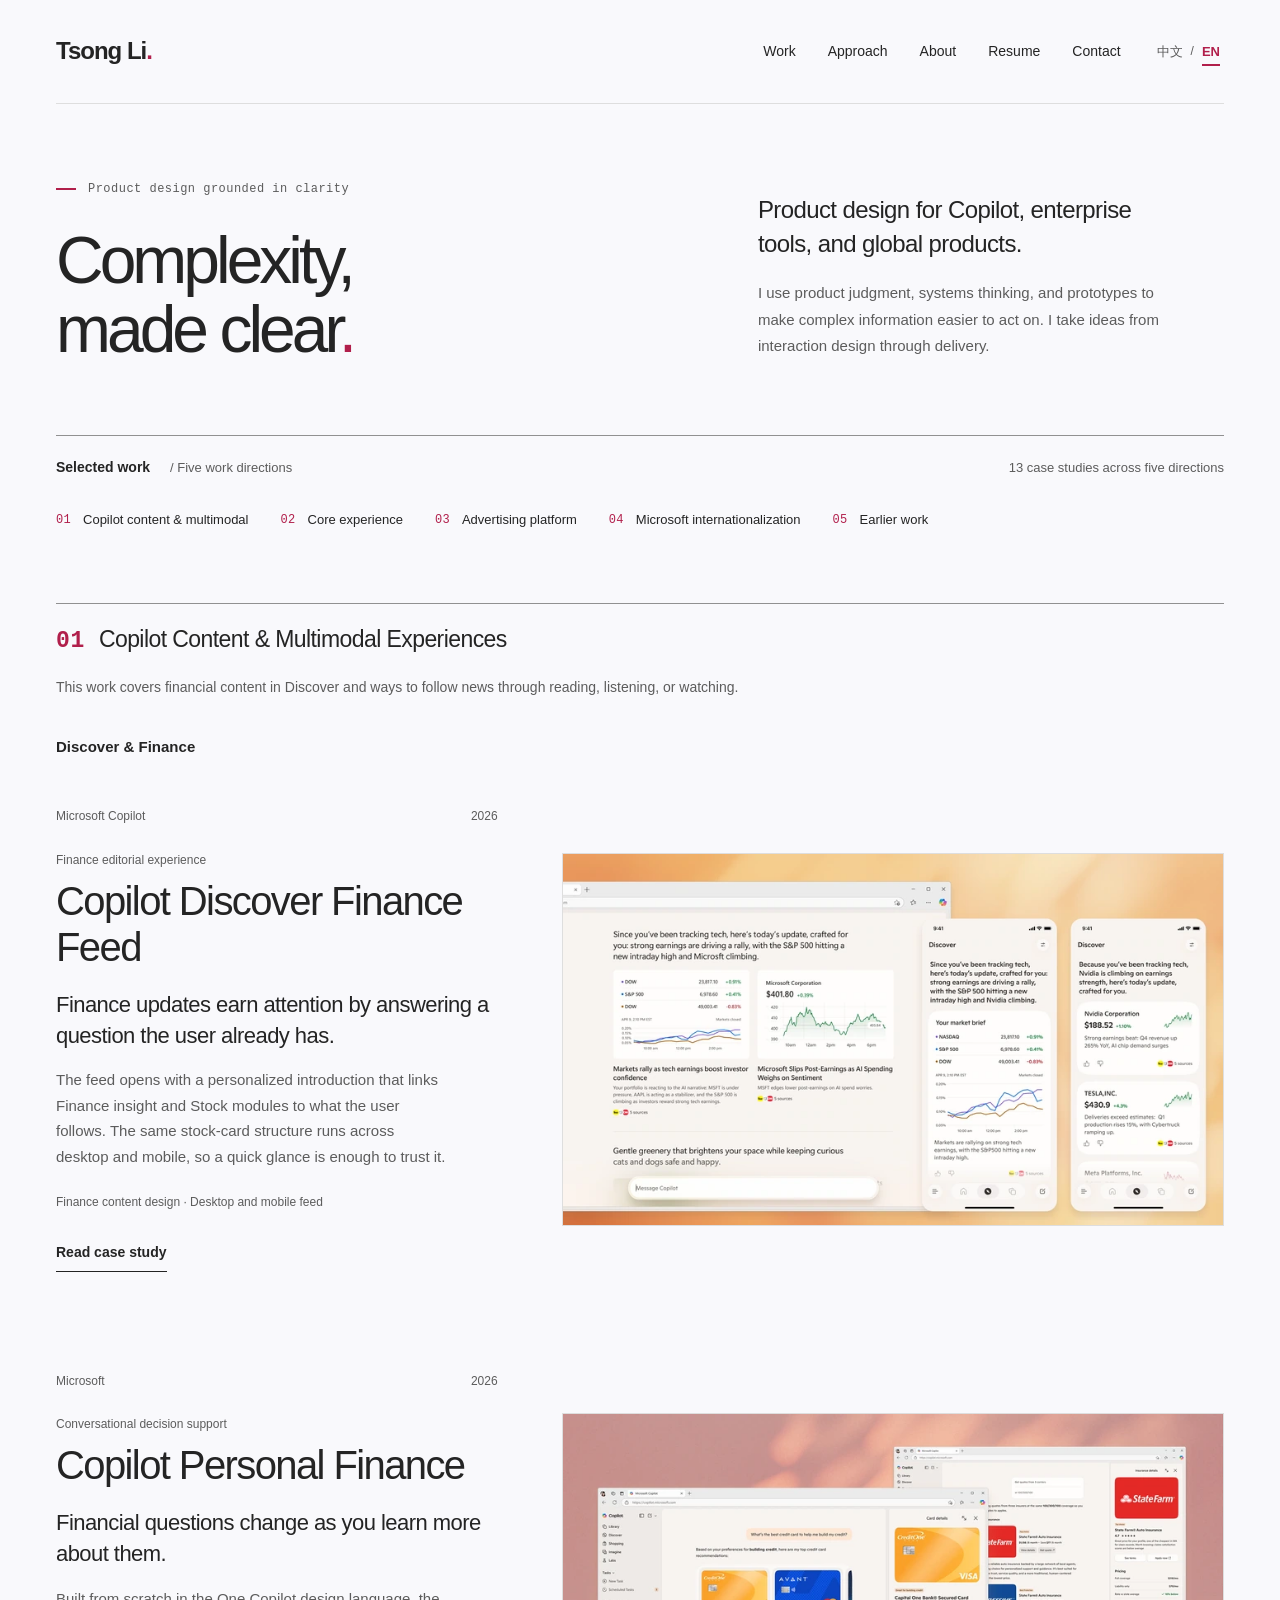
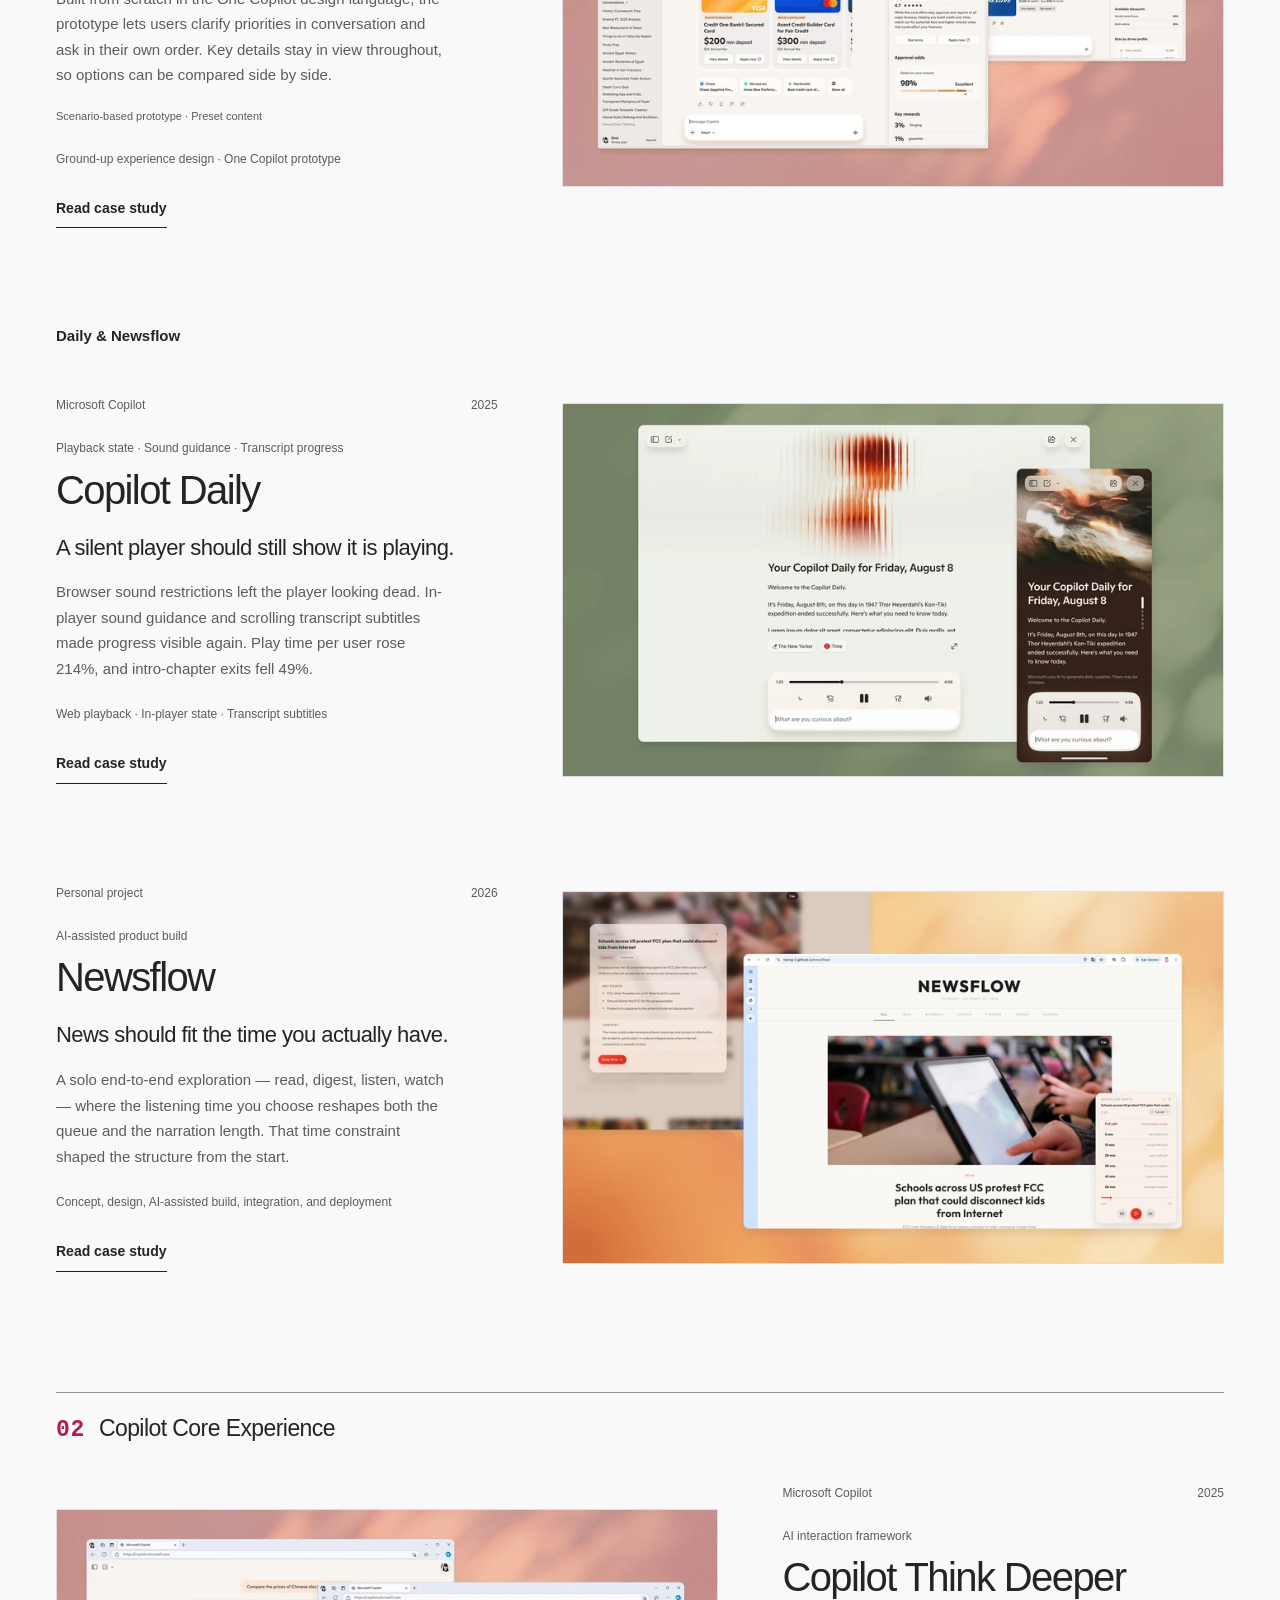
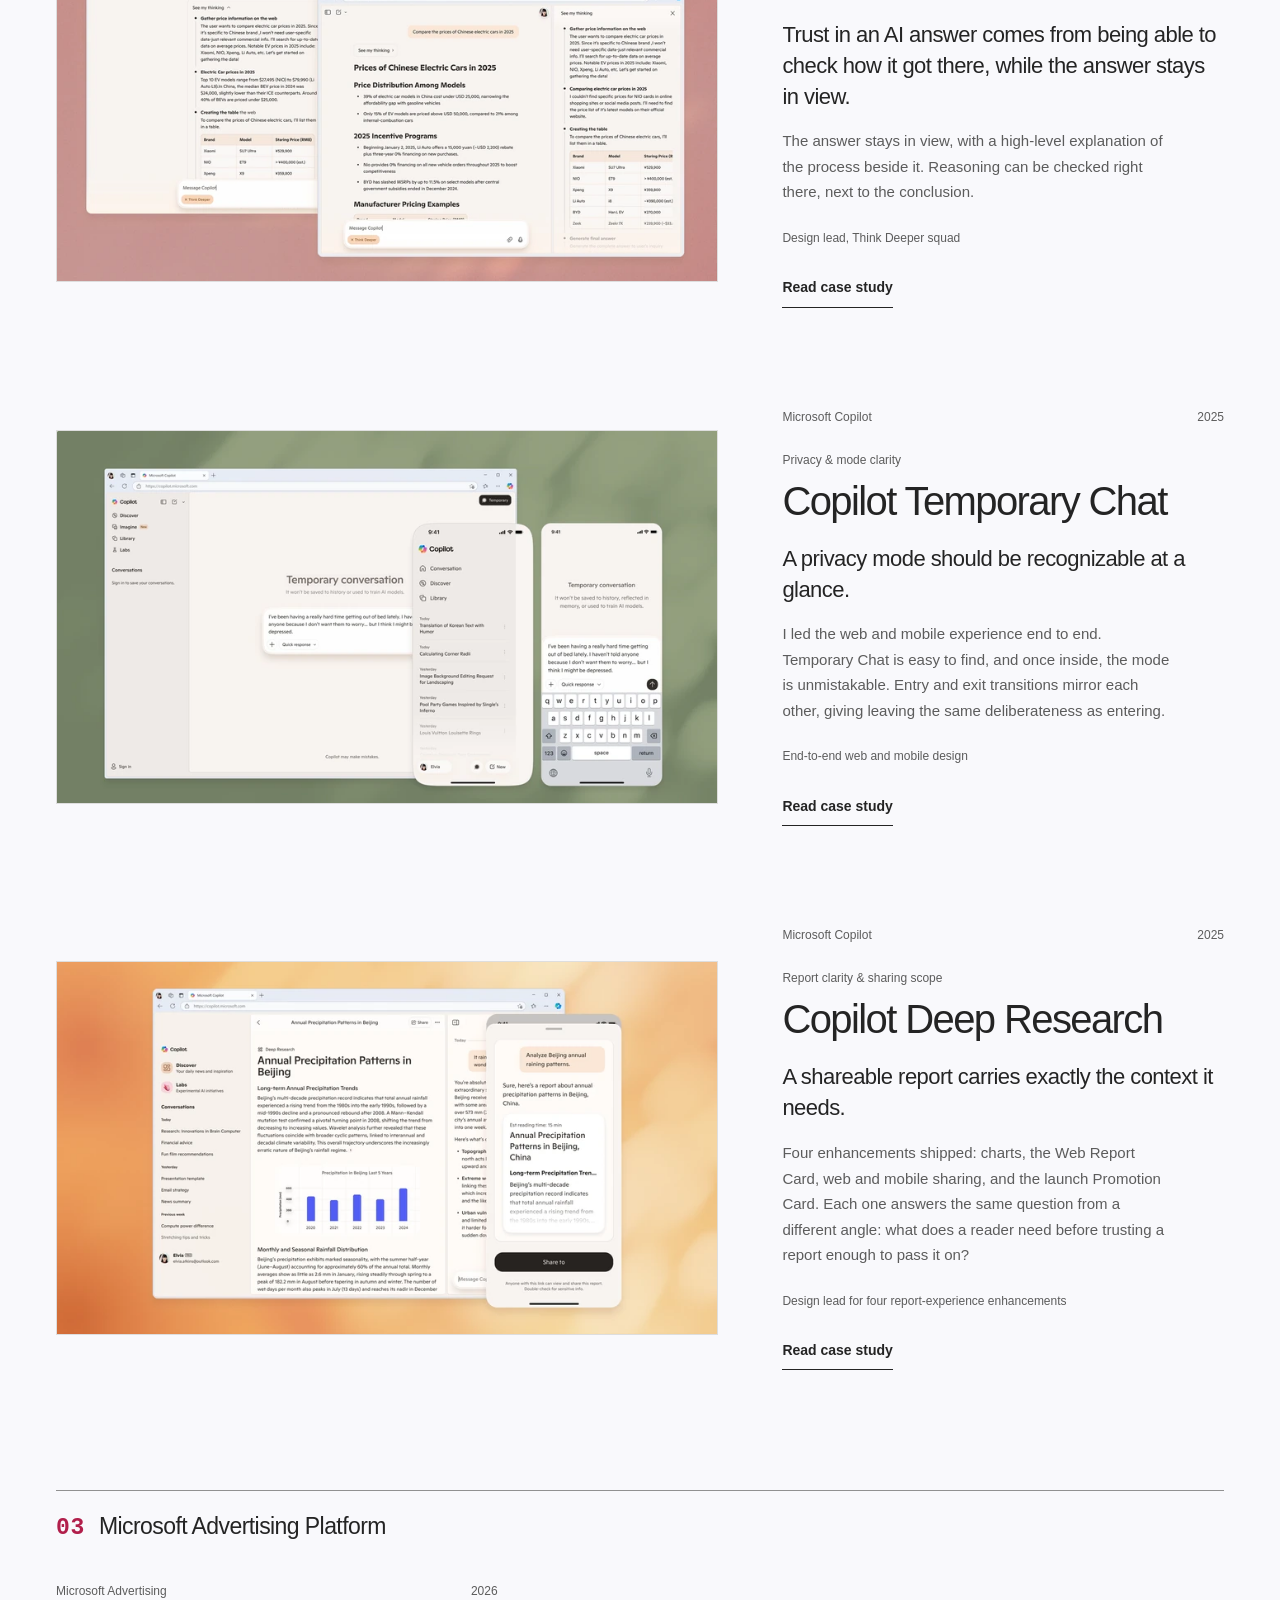
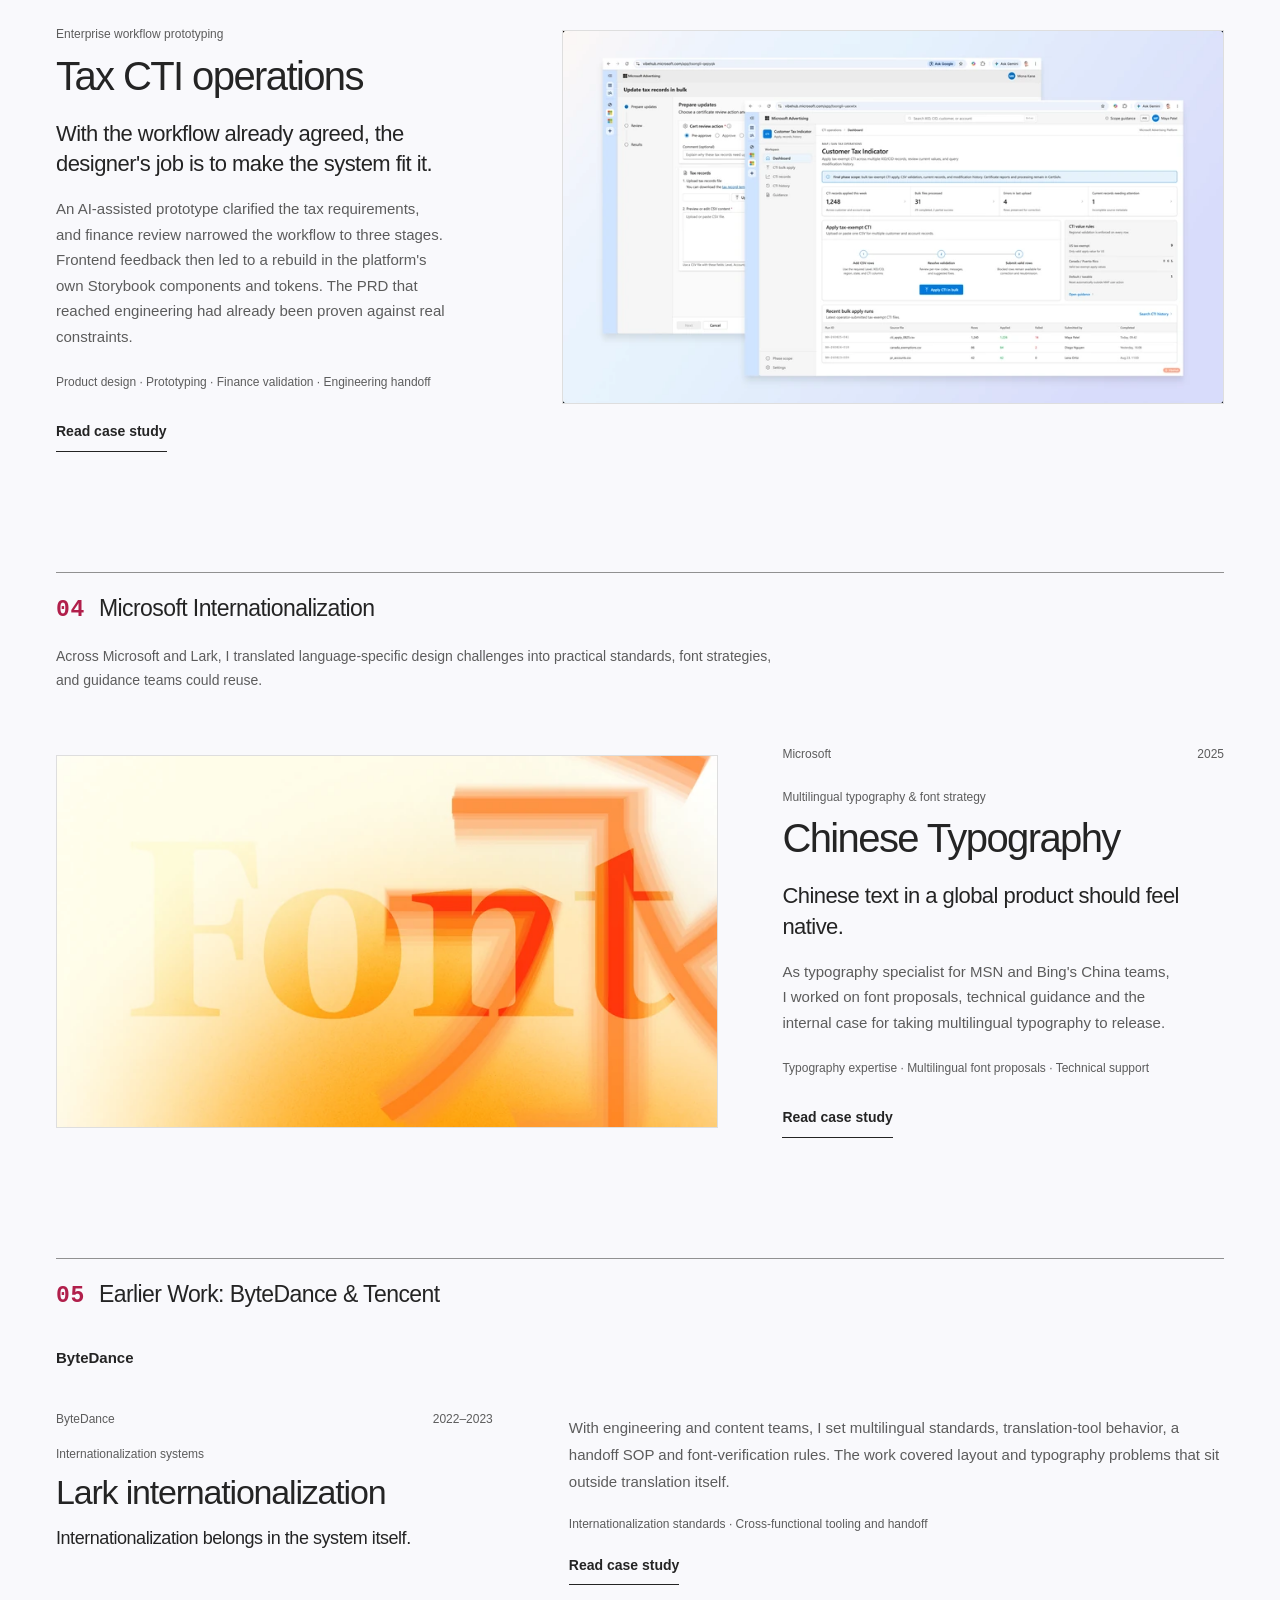
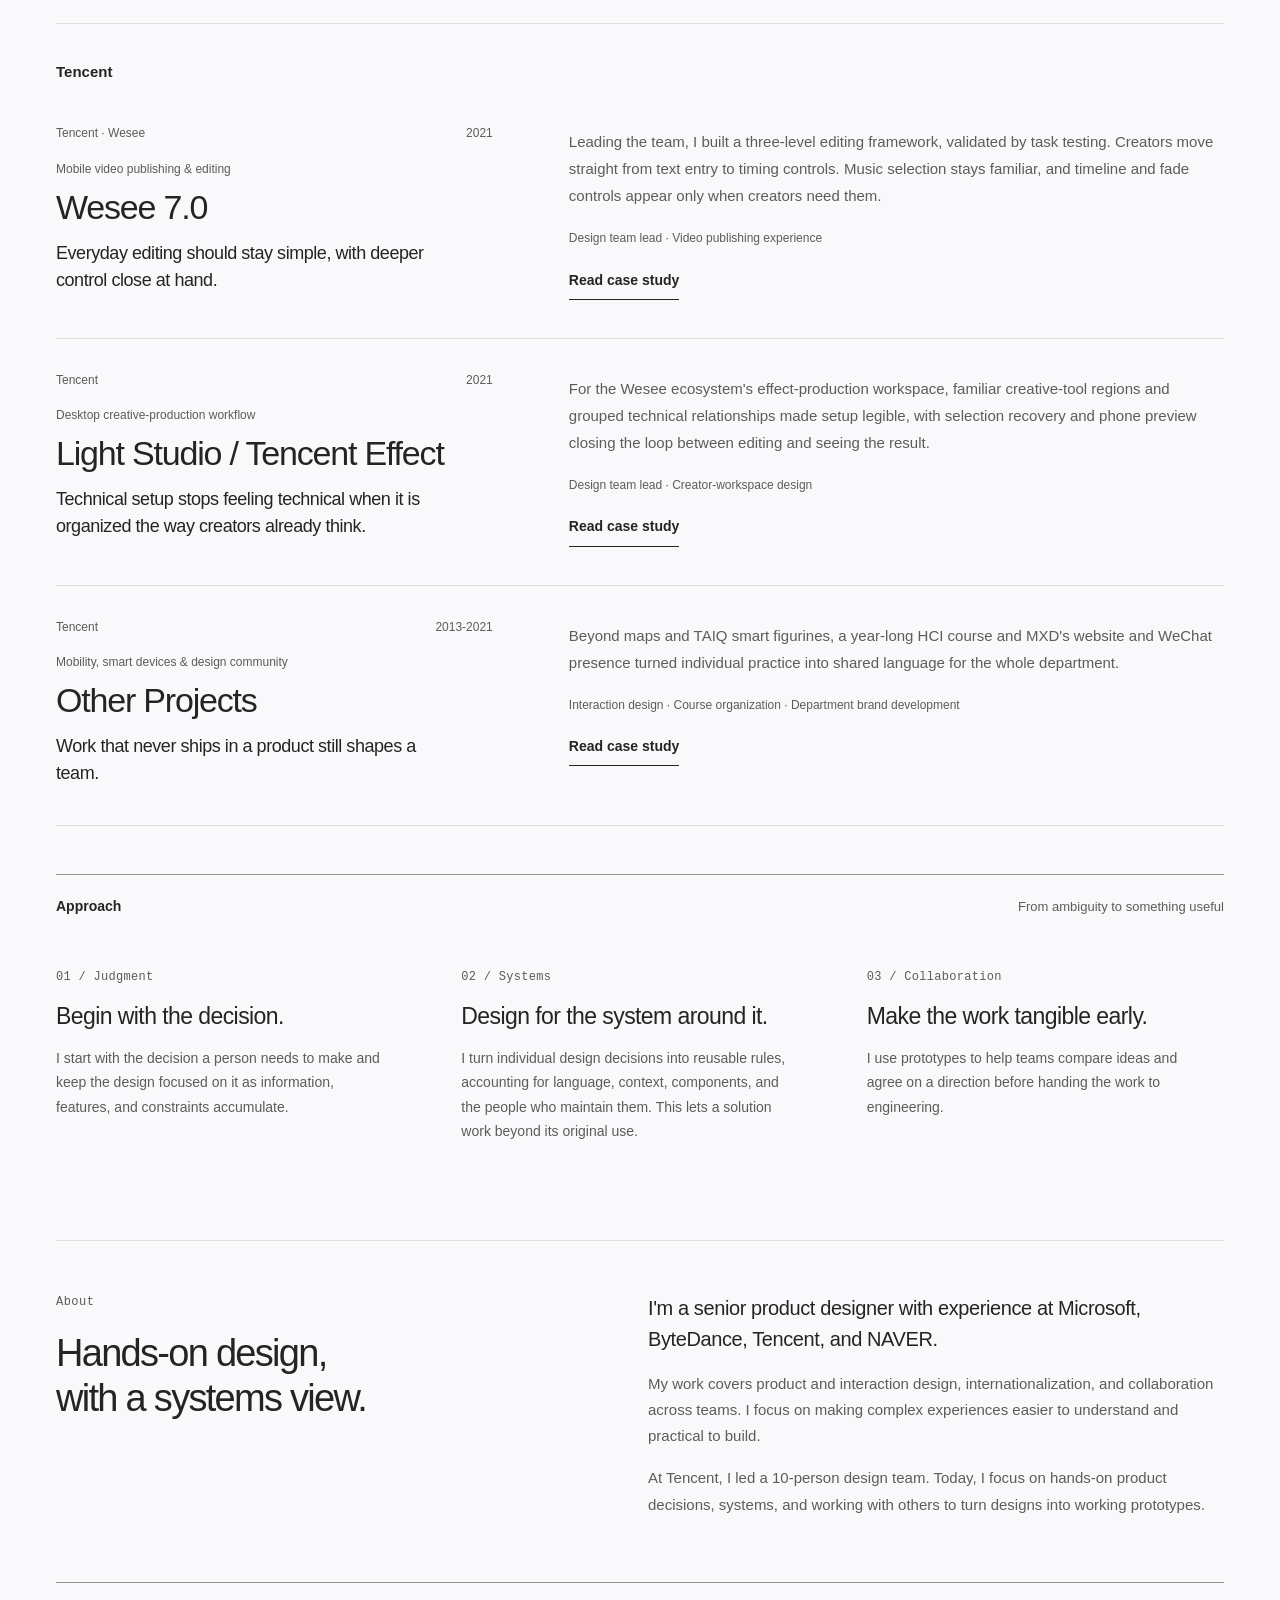
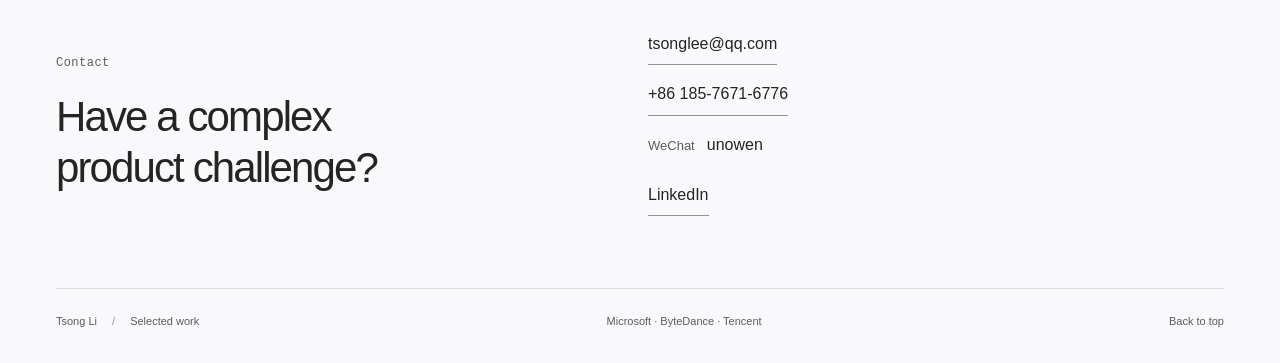
==== commit b4c2cd51: "Remove AI-tone contrast patterns from homepage case summaries, EN and ZH" ====
--- a/index.html
+++ b/index.html
@@ -131,8 +131,8 @@
           <div class="project-meta"><span>Microsoft Copilot</span><span>2026</span></div>
           <p class="project-category">Finance editorial experience</p>
           <h4 id="discover-project-title">Copilot Discover Finance Feed</h4>
-          <p class="project-thesis">Proactive finance only earns attention when it answers a question the user already has.</p>
-          <p class="project-description">Instead of pushing market noise, the feed opens with a personalized introduction that ties Finance insight and Stock modules to what the user follows, then keeps the same stock-card structure across desktop and mobile so a glance can be trusted.</p>
+          <p class="project-thesis">Finance updates earn attention by answering a question the user already has.</p>
+          <p class="project-description">The feed opens with a personalized introduction that links Finance insight and Stock modules to what the user follows. The same stock-card structure runs across desktop and mobile, so a quick glance is enough to trust it.</p>
           <p class="role-line">Finance content design · Desktop and mobile feed</p>
           <a class="text-link" href="/work/discover-finance.html" aria-label="Read Copilot Discover Finance Feed case study">Read case study</a>
         </div>
@@ -146,8 +146,8 @@
           <div class="project-meta"><span>Microsoft</span><span>2026</span></div>
           <p class="project-category">Conversational decision support</p>
           <h4 id="personal-finance-title">Copilot Personal Finance</h4>
-          <p class="project-thesis">A financial decision is not a funnel; it's a question that changes as you learn.</p>
-          <p class="project-description">Built from scratch in the One Copilot design language, the prototype lets users clarify priorities in conversation, ask in their own order, and compare options with key details always in view — so the conversation adapts to the question, not the other way round.</p>
+          <p class="project-thesis">Financial questions change as you learn more about them.</p>
+          <p class="project-description">Built from scratch in the One Copilot design language, the prototype lets users clarify priorities in conversation and ask in their own order. Key details stay in view throughout, so options can be compared side by side.</p>
           <p class="scope-note">Scenario-based prototype · Preset content</p>
           <p class="role-line">Ground-up experience design · One Copilot prototype</p>
           <a class="text-link" href="/work/personal-finance.html" aria-label="Read Copilot Personal Finance case study">Read case study</a>
@@ -164,8 +164,8 @@
               <div class="project-meta"><span>Microsoft Copilot</span><span>2025</span></div>
               <p class="project-category">Playback state · Sound guidance · Transcript progress</p>
               <h4 id="daily-title">Copilot Daily</h4>
-              <p class="project-thesis">Silence should never look like failure.</p>
-              <p class="project-description">Browser sound restrictions made the player look dead. In-player sound guidance plus scrolling transcript subtitles turned an invisible state into visible progress — play time per user rose 214%, and intro-chapter exits fell 49%.</p>
+              <p class="project-thesis">A silent player should still show it is playing.</p>
+              <p class="project-description">Browser sound restrictions left the player looking dead. In-player sound guidance and scrolling transcript subtitles made progress visible again. Play time per user rose 214%, and intro-chapter exits fell 49%.</p>
               <p class="role-line">Web playback · In-player state · Transcript subtitles</p>
               <a class="text-link" href="/work/copilot-daily.html" aria-label="Read the Copilot Daily case study">Read case study</a>
             </div>
@@ -178,8 +178,8 @@
               <div class="project-meta"><span>Personal project</span><span>2026</span></div>
               <p class="project-category">AI-assisted product build</p>
               <h4 id="newsflow-title">Newsflow</h4>
-              <p class="project-thesis">News should fit the time you actually have, not the time it demands.</p>
-              <p class="project-description">A solo end-to-end exploration — read, digest, listen, watch — where the listening time you choose reshapes both the queue and the narration length. The constraint became the organizing idea, not an afterthought.</p>
+              <p class="project-thesis">News should fit the time you actually have.</p>
+              <p class="project-description">A solo end-to-end exploration — read, digest, listen, watch — where the listening time you choose reshapes both the queue and the narration length. That time constraint shaped the structure from the start.</p>
               <p class="role-line">Concept, design, AI-assisted build, integration, and deployment</p>
               <a class="text-link" href="/work/newsflow.html" aria-label="Read the Newsflow case study">Read case study</a>
             </div>
@@ -197,8 +197,8 @@
           <div class="project-meta"><span>Microsoft Copilot</span><span>2025</span></div>
           <p class="project-category">AI interaction framework</p>
           <h4 id="think-deeper-project-title">Copilot Think Deeper</h4>
-          <p class="project-thesis">Trust in an AI answer comes from being able to check how it got there — without losing the answer.</p>
-          <p class="project-description">The design keeps the answer in view while a high-level explanation of the process sits alongside it, so checking the reasoning never means leaving the conclusion.</p>
+          <p class="project-thesis">Trust in an AI answer comes from being able to check how it got there, while the answer stays in view.</p>
+          <p class="project-description">The answer stays in view, with a high-level explanation of the process beside it. Reasoning can be checked right there, next to the conclusion.</p>
           <p class="role-line">Design lead, Think Deeper squad</p>
           <a class="text-link" href="/work/think-deeper.html">Read case study</a>
         </div>
@@ -213,8 +213,8 @@
           <div class="project-meta"><span>Microsoft Copilot</span><span>2025</span></div>
           <p class="project-category">Privacy &amp; mode clarity</p>
           <h4 id="private-chat-title">Copilot Temporary Chat</h4>
-          <p class="project-thesis">Privacy is a mode you must recognize at a glance, not a setting you must remember.</p>
-          <p class="project-description">Leading web and mobile end to end, the work makes Temporary Chat easy to find and unmistakable once you're in it — with entry and exit transitions that mirror each other, so leaving feels as deliberate as entering.</p>
+          <p class="project-thesis">A privacy mode should be recognizable at a glance.</p>
+          <p class="project-description">I led the web and mobile experience end to end. Temporary Chat is easy to find, and once inside, the mode is unmistakable. Entry and exit transitions mirror each other, giving leaving the same deliberateness as entering.</p>
           <p class="role-line">End-to-end web and mobile design</p>
           <a class="text-link" href="/work/private-chat.html" aria-label="Read Copilot Temporary Chat case study">Read case study</a>
         </div>
@@ -231,8 +231,8 @@
           <div class="project-meta"><span>Microsoft Copilot</span><span>2025</span></div>
           <p class="project-category">Report clarity &amp; sharing scope</p>
           <h4 id="deep-research-title">Copilot Deep Research</h4>
-          <p class="project-thesis">A report is only shareable when it carries exactly the context it needs — no more.</p>
-          <p class="project-description">Four shipped enhancements — charts, the Web Report Card, web and mobile sharing, and the launch Promotion Card — each solve the same question differently: what does the reader need to trust and pass this on?</p>
+          <p class="project-thesis">A shareable report carries exactly the context it needs.</p>
+          <p class="project-description">Four enhancements shipped: charts, the Web Report Card, web and mobile sharing, and the launch Promotion Card. Each one answers the same question from a different angle: what does a reader need before trusting a report enough to pass it on?</p>
           <p class="role-line">Design lead for four report-experience enhancements</p>
           <a class="text-link" href="/work/deep-research.html" aria-label="Read Copilot Deep Research case study">Read case study</a>
         </div>
@@ -253,8 +253,8 @@
           <div class="project-meta"><span>Microsoft Advertising</span><span>2026</span></div>
           <p class="project-category">Enterprise workflow prototyping</p>
           <h4 id="tax-project-title">Tax CTI operations</h4>
-          <p class="project-thesis">When the workflow is already agreed, the designer's job is to make the system fit it — not redesign the workflow.</p>
-          <p class="project-description">An AI-assisted prototype clarified tax requirements, finance review narrowed it to three stages, and frontend feedback pushed a rebuild in the platform's own Storybook components and tokens — so the PRD engineers received was already proven against real constraints.</p>
+          <p class="project-thesis">With the workflow already agreed, the designer's job is to make the system fit it.</p>
+          <p class="project-description">An AI-assisted prototype clarified the tax requirements, and finance review narrowed the workflow to three stages. Frontend feedback then led to a rebuild in the platform's own Storybook components and tokens. The PRD that reached engineering had already been proven against real constraints.</p>
           <p class="role-line">Product design · Prototyping · Finance validation · Engineering handoff</p>
           <a class="text-link" href="/work/tax-cti.html" aria-label="Read the Tax CTI case study">Read case study</a>
         </div>
@@ -275,8 +275,8 @@
             <div class="project-meta"><span>Microsoft</span><span>2025</span></div>
             <p class="project-category">Multilingual typography &amp; font strategy</p>
             <h4 id="chinese-typography-title">Chinese Typography</h4>
-            <p class="project-thesis">Chinese text in a global product should feel native, not translated.</p>
-            <p class="project-description">As typography specialist for MSN and Bing's China teams, the work was not just choosing fonts, but building the proposals, technical guidance and internal case that let local teams take multilingual typography to release.</p>
+            <p class="project-thesis">Chinese text in a global product should feel native.</p>
+            <p class="project-description">As typography specialist for MSN and Bing's China teams, I worked on font proposals, technical guidance and the internal case for taking multilingual typography to release.</p>
             <p class="role-line">Typography expertise · Multilingual font proposals · Technical support</p>
             <a class="text-link" href="/work/chinese-typography.html" aria-label="Read the Microsoft Chinese typography case study">Read case study</a>
           </div>
@@ -293,10 +293,10 @@
               <div class="project-meta"><span>ByteDance</span><span>2022–2023</span></div>
               <p class="project-category">Internationalization systems</p>
               <h4 id="lark-project-title">Lark internationalization</h4>
-              <p class="project-thesis">Internationalization fails when it is treated as translation; it succeeds when it is built into the system.</p>
+              <p class="project-thesis">Internationalization belongs in the system itself.</p>
             </div>
             <div class="earlier-text-detail">
-              <p class="project-description">With engineering and content teams, I set multilingual standards, translation-tool behavior, a handoff SOP and font-verification rules — solving the layout and typography problems that translation alone cannot fix.</p>
+              <p class="project-description">With engineering and content teams, I set multilingual standards, translation-tool behavior, a handoff SOP and font-verification rules. The work covered layout and typography problems that sit outside translation itself.</p>
               <p class="role-line">Internationalization standards · Cross-functional tooling and handoff</p>
               <a class="text-link" href="/work/lark-i18n.html" aria-label="Read the Lark internationalization case study">Read case study</a>
             </div>
@@ -309,10 +309,10 @@
               <div class="project-meta"><span>Tencent · Wesee</span><span>2021</span></div>
               <p class="project-category">Mobile video publishing &amp; editing</p>
               <h4 id="weishi-project-title">Wesee 7.0</h4>
-              <p class="project-thesis">Everyday editing should stay simple — and deeper control should be one step away, not one screen away.</p>
+              <p class="project-thesis">Everyday editing should stay simple, with deeper control close at hand.</p>
             </div>
             <div class="earlier-text-detail">
-              <p class="project-description">Leading the team, a three-level editing framework let creators go straight from text entry to timing controls, validated by task testing; music stayed familiar, while timeline and fade controls waited only when creators needed them.</p>
+              <p class="project-description">Leading the team, I built a three-level editing framework, validated by task testing. Creators move straight from text entry to timing controls. Music selection stays familiar, and timeline and fade controls appear only when creators need them.</p>
               <p class="role-line">Design team lead · Video publishing experience</p>
               <a class="text-link" href="/work/weishi-7.html" aria-label="Read the Wesee 7.0 case study">Read case study</a>
             </div>
@@ -335,10 +335,10 @@
               <div class="project-meta"><span>Tencent</span><span>2013-2021</span></div>
               <p class="project-category">Mobility, smart devices &amp; design community</p>
               <h4 id="other-tencent-projects-title">Other Projects</h4>
-              <p class="project-thesis">Design work that never ships in a product can still shape a team.</p>
+              <p class="project-thesis">Work that never ships in a product still shapes a team.</p>
             </div>
             <div class="earlier-text-detail">
-              <p class="project-description">Beyond maps and TAIQ smart figurines, a year-long HCI course and MXD's website and WeChat presence turned individual practice into shared language — for the department, not just for a project.</p>
+              <p class="project-description">Beyond maps and TAIQ smart figurines, a year-long HCI course and MXD's website and WeChat presence turned individual practice into shared language for the whole department.</p>
               <p class="role-line">Interaction design · Course organization · Department brand development</p>
               <a class="text-link" href="/work/other-tencent-projects.html" aria-label="Read the Other Projects at Tencent case study">Read case study</a>
             </div>
